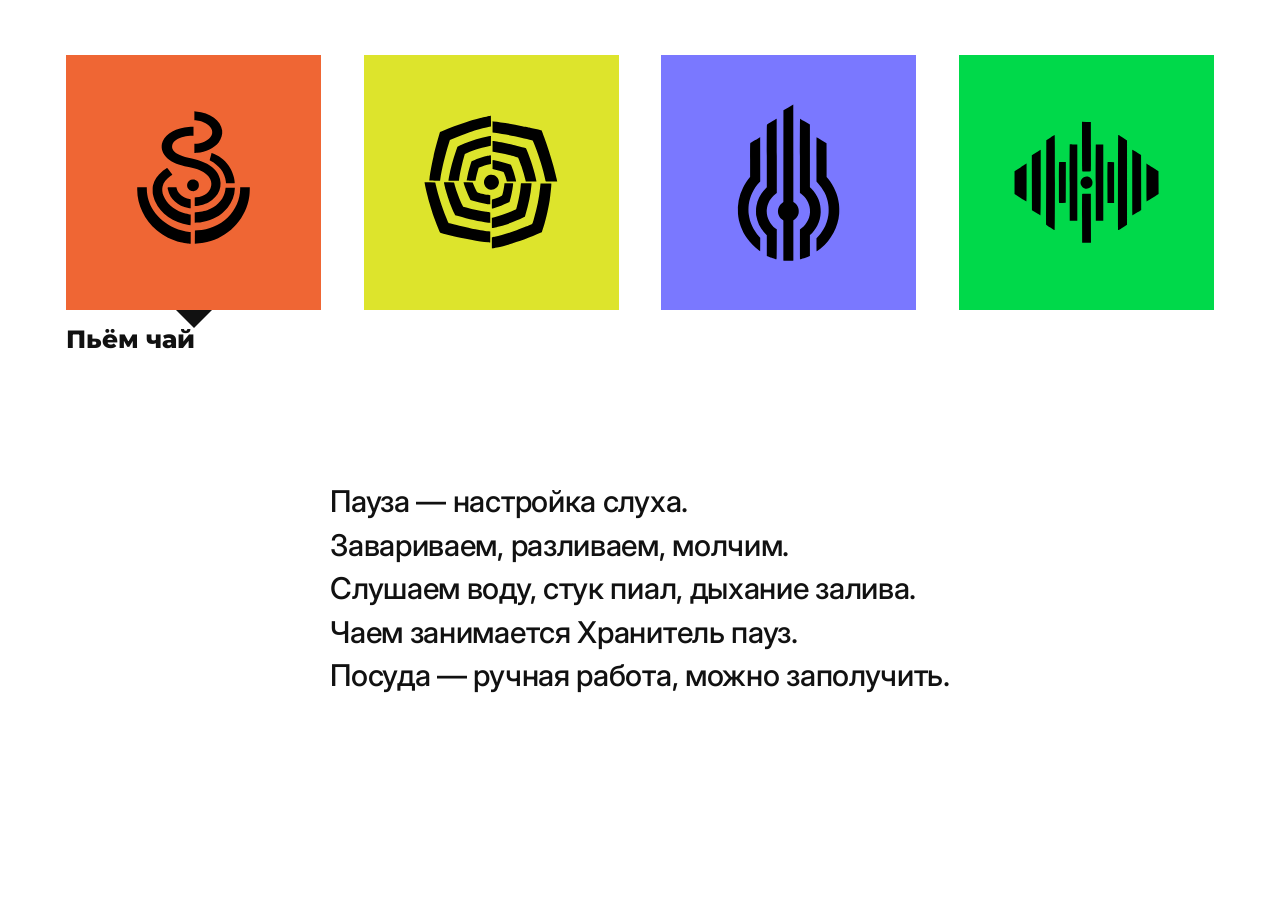
==== index.html @ 3c7b1782 "Update index.html" ====
<!DOCTYPE html>
<html lang="ru">

<head>

<meta charset="UTF-8">
<meta name="viewport" content="width=device-width, initial-scale=1.0">

<title>Tea Stories</title>

<script src="https://cdn.jsdelivr.net/npm/gsap@3.12.5/dist/gsap.min.js"></script>

<link href="https://fonts.googleapis.com/css2?family=Inter:wght@500&family=Montserrat:wght@800&display=swap" rel="stylesheet">


<style>

*{
    margin:0;
    padding:0;
    box-sizing:border-box;
}


html,body{

    width:100%;
    height:100%;

    overflow:hidden;

    background:#fff;
    color:#111;

}



/* =====================
        MENU
===================== */


.nav{

    position:fixed;

    top:55px;
    left:0;

    width:100%;

    display:flex;

    justify-content:space-around;

    gap:30px;

    padding:0 60px;

    z-index:10;

}



.item{

    width:22%;

    display:flex;

    flex-direction:column;

    align-items:flex-start;

    position:relative;

}



.nav button{


    width:100%;

    aspect-ratio:1;

    border:none;

    cursor:pointer;

    display:flex;

    justify-content:center;

    align-items:center;

    position:relative;

}



.nav img{

    width:70%;
    height:70%;

    object-fit:contain;

    filter:brightness(0);

}



.tea{
    background:#EF6634;
}


.wood{
    background:#DDE42C;
}


.instruments{
    background:#7A78FF;
}


.music{
    background:#00D94A;
}




/* активный указатель */

.item.active button::after{


    content:"";


    position:absolute;


    bottom:-18px;


    left:50%;


    transform:translateX(-50%);



    width:0;
    height:0;



    border-left:18px solid transparent;

    border-right:18px solid transparent;


    border-top:18px solid #111;

}



/* =====================
        TITLE
===================== */


.title{


    margin-top:18px;


    width:100%;



    font-family:"Montserrat",sans-serif;

    font-weight:800;


    font-size:25px;


    line-height:.95;


    opacity:0;


    transform:translateY(10px);


    transition:.25s;



}



.item.active .title{


    opacity:1;


    transform:translateY(0);


}





/* =====================
        CONTENT
===================== */



.content{


    position:absolute;


    top:480px;


    left:0;


    width:100%;


}



.card{


    position:absolute;


    left:50%;


    transform:translateX(-50%);


    opacity:0;


    pointer-events:none;


}




.card p{


    font-family:"Inter",sans-serif;


    font-weight:500;


    font-size:30px;


    line-height:1.45;


    max-width:1100px;


    letter-spacing:-0.01em;


}




/* =====================
        MOBILE
===================== */


@media(max-width:768px){



html,body{

    overflow:hidden;

}




.nav{


    top:auto;


    bottom:20px;


    left:0;


    width:100%;


    padding:0 15px;


    justify-content:space-between;


    gap:10px;


}




.item{


    width:22%;


    align-items:center;


}



.nav button{


    width:65px;


    height:65px;


}




/* скрываем заголовки */

.title{

    display:none;

}



/* показываем только активный */

.item.active .title{


    display:block;


    position:absolute;


    bottom:85px;


    left:50%;


    transform:translateX(-50%);



    width:max-content;


    max-width:140px;


    text-align:center;



    font-size:14px;


}





/* чёрный треугольник сверху кнопки */

.item.active button::after{


    bottom:auto;


    top:-18px;


    border-top:none;


    border-left:14px solid transparent;


    border-right:14px solid transparent;


    border-bottom:14px solid #111;


}





/* текст */

.content{


    top:30px;


    left:0;


    padding:0 20px;


}




.card{


    width:100%;


}




.card p{


    font-size:16px;


    line-height:1.35;


    max-width:100%;


}




}





</style>


</head>



<body>



<div class="nav">



<div class="item">

<button class="tea">

<img src="images/tea.svg">

</button>

<div class="title">Пьём чай</div>

</div>



<div class="item">

<button class="wood">

<img src="images/wood.svg">

</button>

<div class="title">Делаем классные деревяшки</div>

</div>



<div class="item">

<button class="instruments">

<img src="images/instruments.svg">

</button>

<div class="title">Строим музыкальные инструменты</div>

</div>



<div class="item">

<button class="music">

<img src="images/music.svg">

</button>

<div class="title">Играем музыку</div>

</div>



</div>






<div class="content">



<div class="card">

<p>

Пауза — настройка слуха.<br>

Завариваем, разливаем, молчим.<br>

Слушаем воду, стук пиал, дыхание залива.<br>

Чаем занимается Хранитель пауз.<br>

Посуда — ручная работа, можно заполучить.

</p>

</div>




<div class="card">

<p>

Чайные принадлежности и другая красота из дерева разных пород.<br>

Масло вместо лака.<br>

Слышишь? — это дерево дышит.

</p>

</div>




<div class="card">

<p>

Гравитон — гравитационный аккорд.<br>

Гул планетарного масштаба.<br>

Кахон Фибоначчи — перкуссионный ящик

в золотой пропорции.<br>

Сухой глубокий бас.<br>

Монохорд — одна струна, сто смыслов.

Медитация в дереве и звуке.

</p>

</div>




<div class="card">

<p>

Каждая встреча заканчивается общей игрой.<br>

Без нот, без правил.<br>

Кто-то задаёт ритм на кахоне,

кто-то ласкает монохорд,

кто-то просто сидит.<br>

Записываем фрагмент —

он уходит в закрытый чат

«заварили-запилили».

</p>

</div>



</div>





<script>


const items = document.querySelectorAll(".item");

const cards = document.querySelectorAll(".card");



function setActive(index){



items.forEach(i=>i.classList.remove("active"));


items[index].classList.add("active");



cards.forEach((card,i)=>{


if(i===index){


gsap.to(card,{

opacity:1,

duration:.35,

pointerEvents:"auto"

});


}else{


gsap.to(card,{

opacity:0,

duration:.25,

pointerEvents:"none"

});


}


});


}





items.forEach((item,index)=>{


item.addEventListener("mouseenter",()=>{


if(window.innerWidth > 768){

setActive(index);

}


});



item.addEventListener("click",()=>{


setActive(index);


});



});



setActive(0);



</script>



</body>

</html>
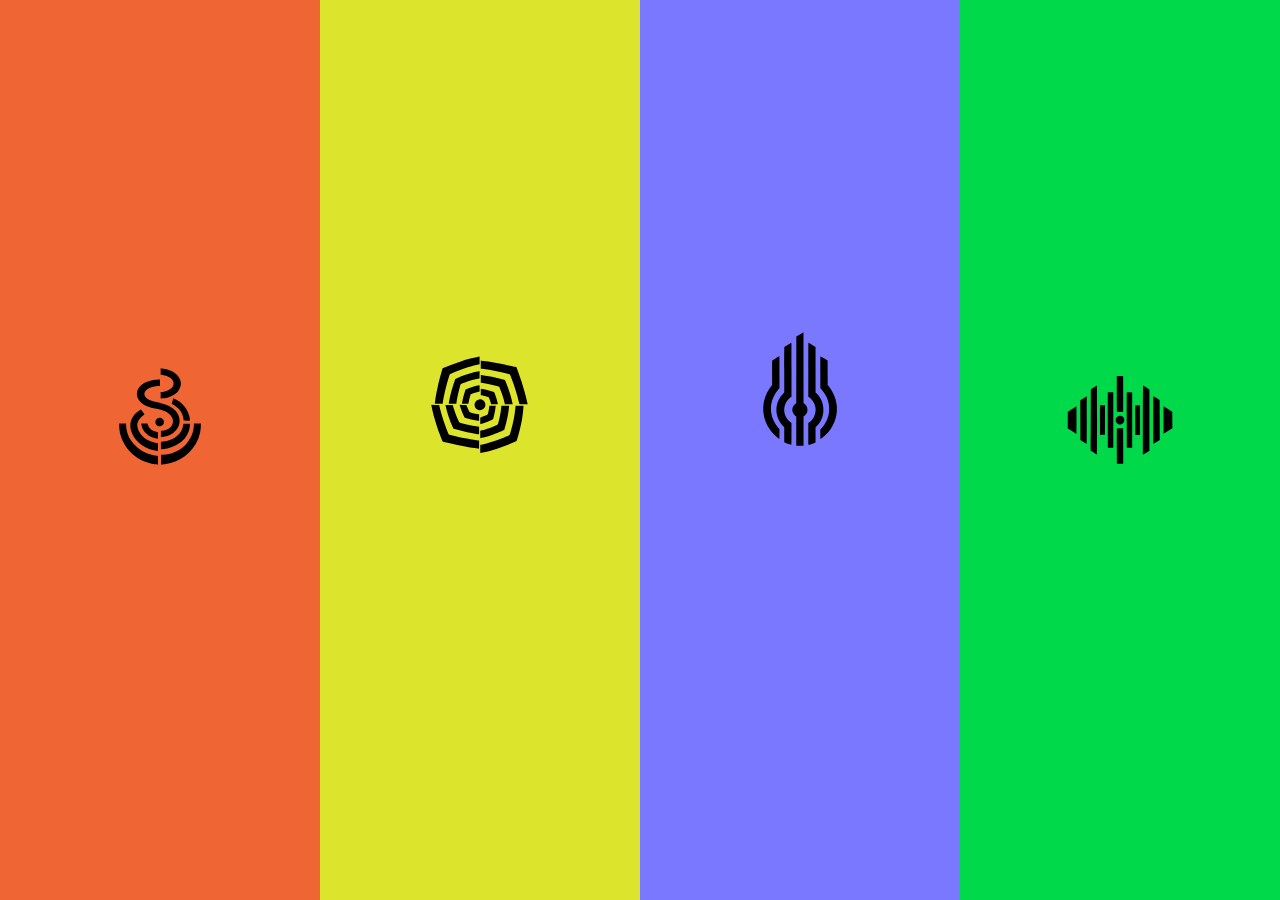
==== commit b52b9f40: "Update index.html" ====
--- a/index.html
+++ b/index.html
@@ -29,107 +29,111 @@
 
     overflow:hidden;
 
-    background:#fff;
-    color:#111;
-
-}
-
-
-
-/* =====================
-        MENU
-===================== */
-
-
-.nav{
-
-    position:fixed;
-
-    top:55px;
-    left:0;
+    font-family:Inter,sans-serif;
+
+}
+
+
+
+/* ======================
+LAYOUT
+====================== */
+
+
+.wrapper{
 
     width:100%;
+    height:100vh;
 
     display:flex;
 
-    justify-content:space-around;
-
-    gap:30px;
-
-    padding:0 60px;
-
-    z-index:10;
-
-}
-
-
-
-.item{
-
-    width:22%;
+}
+
+
+
+/* ======================
+CARDS
+====================== */
+
+
+.card{
+
+
+    flex:1;
+
+    height:100vh;
+
+    position:relative;
 
     display:flex;
 
     flex-direction:column;
 
-    align-items:flex-start;
-
-    position:relative;
-
-}
-
-
-
-.nav button{
-
-
-    width:100%;
-
-    aspect-ratio:1;
-
-    border:none;
+    justify-content:center;
+
+    align-items:center;
+
 
     cursor:pointer;
 
-    display:flex;
-
-    justify-content:center;
-
-    align-items:center;
-
-    position:relative;
-
-}
-
-
-
-.nav img{
-
-    width:70%;
-    height:70%;
-
-    object-fit:contain;
-
-    filter:brightness(0);
-
-}
-
+    overflow:hidden;
+
+
+    transition:flex .5s ease;
+
+
+}
+
+
+
+.card:hover{
+
+    flex:1.6;
+
+}
+
+
+
+
+
+.card::before{
+
+    content:"";
+
+    position:absolute;
+
+    inset:0;
+
+    background:rgba(255,255,255,.0);
+
+    transition:.4s;
+
+}
+
+
+
+.card:hover::before{
+
+    background:rgba(255,255,255,.12);
+
+}
+
+
+
+/* COLORS */
 
 
 .tea{
     background:#EF6634;
 }
 
-
 .wood{
     background:#DDE42C;
 }
 
-
-.instruments{
+.instrument{
     background:#7A78FF;
 }
-
 
 .music{
     background:#00D94A;
@@ -137,378 +141,277 @@
 
 
 
-
-/* активный указатель */
-
-.item.active button::after{
-
-
-    content:"";
+/* ======================
+ICON
+====================== */
+
+
+.icon{
+
+    width:130px;
+
+    height:130px;
+
+
+    object-fit:contain;
+
+
+    filter:brightness(0);
+
+
+    position:relative;
+
+    z-index:2;
+
+
+}
+
+
+
+/* ======================
+TITLE
+====================== */
+
+
+h2{
+
+
+    margin-top:30px;
+
+
+    font-family:"Montserrat";
+
+    font-size:32px;
+
+    line-height:.95;
+
+
+    opacity:0;
+
+
+    transform:translateY(20px);
+
+
+    transition:.35s;
+
+
+    position:relative;
+
+    z-index:2;
+
+
+}
+
+
+.card:hover h2{
+
+    opacity:1;
+
+    transform:none;
+
+}
+
+
+
+
+
+/* ======================
+TEXT
+====================== */
+
+
+.text{
 
 
     position:absolute;
 
 
-    bottom:-18px;
-
-
-    left:50%;
-
-
-    transform:translateX(-50%);
-
-
-
-    width:0;
-    height:0;
-
-
-
-    border-left:18px solid transparent;
-
-    border-right:18px solid transparent;
-
-
-    border-top:18px solid #111;
-
-}
-
-
-
-/* =====================
-        TITLE
-===================== */
-
-
-.title{
-
-
-    margin-top:18px;
+    bottom:60px;
+
+
+    left:40px;
+
+    right:40px;
+
+
+
+    font-size:22px;
+
+    line-height:1.4;
+
+
+
+    opacity:0;
+
+
+    transform:translateY(30px);
+
+
+
+    transition:.4s;
+
+
+
+}
+
+
+
+.card:hover .text{
+
+
+    opacity:1;
+
+
+    transform:none;
+
+
+}
+
+
+
+
+
+
+
+/* ======================
+MOBILE
+====================== */
+
+
+@media(max-width:768px){
+
+
+html,body{
+
+    overflow:auto;
+
+}
+
+
+
+.wrapper{
+
+
+    flex-direction:column;
+
+
+    height:auto;
+
+
+}
+
+
+
+.card{
+
+
+    flex:none;
 
 
     width:100%;
 
 
-
-    font-family:"Montserrat",sans-serif;
-
-    font-weight:800;
-
-
-    font-size:25px;
-
-
-    line-height:.95;
+    height:120px;
+
+
+
+    transition:height .45s ease;
+
+
+}
+
+
+
+
+
+.card.open{
+
+
+    height:380px;
+
+
+}
+
+
+
+
+.icon{
+
+
+    width:55px;
+
+    height:55px;
+
+
+}
+
+
+
+.card{
+
+    flex-direction:row;
+
+    justify-content:flex-start;
+
+    padding-left:25px;
+
+
+}
+
+
+
+h2{
+
+
+    margin:0 0 0 20px;
+
+
+    font-size:20px;
+
+
+    opacity:1;
+
+
+    transform:none;
+
+
+}
+
+
+
+.text{
+
+
+    left:25px;
+
+    right:25px;
+
+    bottom:30px;
+
+
+    font-size:16px;
 
 
     opacity:0;
 
 
-    transform:translateY(10px);
-
-
-    transition:.25s;
-
-
-
-}
-
-
-
-.item.active .title{
+}
+
+
+
+.card.open .text{
 
 
     opacity:1;
 
 
-    transform:translateY(0);
-
-
-}
-
-
-
-
-
-/* =====================
-        CONTENT
-===================== */
-
-
-
-.content{
-
-
-    position:absolute;
-
-
-    top:480px;
-
-
-    left:0;
-
-
-    width:100%;
-
-
-}
-
-
-
-.card{
-
-
-    position:absolute;
-
-
-    left:50%;
-
-
-    transform:translateX(-50%);
-
-
-    opacity:0;
-
-
-    pointer-events:none;
-
-
-}
-
-
-
-
-.card p{
-
-
-    font-family:"Inter",sans-serif;
-
-
-    font-weight:500;
-
-
-    font-size:30px;
-
-
-    line-height:1.45;
-
-
-    max-width:1100px;
-
-
-    letter-spacing:-0.01em;
-
-
-}
-
-
-
-
-/* =====================
-        MOBILE
-===================== */
-
-
-@media(max-width:768px){
-
-
-
-html,body{
-
-    overflow:hidden;
-
-}
-
-
-
-
-.nav{
-
-
-    top:auto;
-
-
-    bottom:20px;
-
-
-    left:0;
-
-
-    width:100%;
-
-
-    padding:0 15px;
-
-
-    justify-content:space-between;
-
-
-    gap:10px;
-
-
-}
-
-
-
-
-.item{
-
-
-    width:22%;
-
-
-    align-items:center;
-
-
-}
-
-
-
-.nav button{
-
-
-    width:65px;
-
-
-    height:65px;
-
-
-}
-
-
-
-
-/* скрываем заголовки */
-
-.title{
-
-    display:none;
-
-}
-
-
-
-/* показываем только активный */
-
-.item.active .title{
-
-
-    display:block;
-
-
-    position:absolute;
-
-
-    bottom:85px;
-
-
-    left:50%;
-
-
-    transform:translateX(-50%);
-
-
-
-    width:max-content;
-
-
-    max-width:140px;
-
-
-    text-align:center;
-
-
-
-    font-size:14px;
-
-
-}
-
-
-
-
-
-/* чёрный треугольник сверху кнопки */
-
-.item.active button::after{
-
-
-    bottom:auto;
-
-
-    top:-18px;
-
-
-    border-top:none;
-
-
-    border-left:14px solid transparent;
-
-
-    border-right:14px solid transparent;
-
-
-    border-bottom:14px solid #111;
-
-
-}
-
-
-
-
-
-/* текст */
-
-.content{
-
-
-    top:30px;
-
-
-    left:0;
-
-
-    padding:0 20px;
-
-
-}
-
-
-
-
-.card{
-
-
-    width:100%;
-
-
-}
-
-
-
-
-.card p{
-
-
-    font-size:16px;
-
-
-    line-height:1.35;
-
-
-    max-width:100%;
-
-
-}
-
-
-
-
-}
-
-
-
-
+}
+
+
+
+
+
+}
 
 </style>
 
@@ -521,168 +424,95 @@
 
 
 
-<div class="nav">
-
-
-
-<div class="item">
-
-<button class="tea">
-
-<img src="images/tea.svg">
-
-</button>
-
-<div class="title">Пьём чай</div>
-
-</div>
-
-
-
-<div class="item">
-
-<button class="wood">
-
-<img src="images/wood.svg">
-
-</button>
-
-<div class="title">Делаем классные деревяшки</div>
-
-</div>
-
-
-
-<div class="item">
-
-<button class="instruments">
-
-<img src="images/instruments.svg">
-
-</button>
-
-<div class="title">Строим музыкальные инструменты</div>
-
-</div>
-
-
-
-<div class="item">
-
-<button class="music">
-
-<img src="images/music.svg">
-
-</button>
-
-<div class="title">Играем музыку</div>
-
-</div>
-
-
-
-</div>
-
-
-
-
-
-
-<div class="content">
-
-
-
-<div class="card">
-
-<p>
+<div class="wrapper">
+
+
+
+<div class="card tea">
+
+<img class="icon" src="images/tea.svg">
+
+<h2>Пьём чай</h2>
+
+<div class="text">
 
 Пауза — настройка слуха.<br>
-
 Завариваем, разливаем, молчим.<br>
-
 Слушаем воду, стук пиал, дыхание залива.<br>
-
 Чаем занимается Хранитель пауз.<br>
-
 Посуда — ручная работа, можно заполучить.
 
-</p>
-
-</div>
-
-
-
-
-<div class="card">
-
-<p>
+</div>
+
+</div>
+
+
+
+
+<div class="card wood">
+
+<img class="icon" src="images/wood.svg">
+
+<h2>Делаем классные деревяшки</h2>
+
+<div class="text">
 
 Чайные принадлежности и другая красота из дерева разных пород.<br>
-
 Масло вместо лака.<br>
-
 Слышишь? — это дерево дышит.
 
-</p>
-
-</div>
-
-
-
-
-<div class="card">
-
-<p>
+</div>
+
+</div>
+
+
+
+
+<div class="card instrument">
+
+<img class="icon" src="images/instruments.svg">
+
+<h2>Строим музыкальные инструменты</h2>
+
+<div class="text">
 
 Гравитон — гравитационный аккорд.<br>
-
 Гул планетарного масштаба.<br>
-
 Кахон Фибоначчи — перкуссионный ящик
-
 в золотой пропорции.<br>
-
 Сухой глубокий бас.<br>
-
 Монохорд — одна струна, сто смыслов.
 
-Медитация в дереве и звуке.
-
-</p>
-
-</div>
-
-
-
-
-<div class="card">
-
-<p>
+</div>
+
+</div>
+
+
+
+
+<div class="card music">
+
+<img class="icon" src="images/music.svg">
+
+<h2>Играем музыку</h2>
+
+<div class="text">
 
 Каждая встреча заканчивается общей игрой.<br>
-
 Без нот, без правил.<br>
-
 Кто-то задаёт ритм на кахоне,
-
 кто-то ласкает монохорд,
-
 кто-то просто сидит.<br>
-
-Записываем фрагмент —
-
-он уходит в закрытый чат
-
+Записываем фрагмент — он уходит в закрытый чат
 «заварили-запилили».
 
-</p>
-
-</div>
-
-
-
-</div>
-
+</div>
+
+</div>
+
+
+
+</div>
 
 
 
@@ -690,100 +520,41 @@
 <script>
 
 
-const items = document.querySelectorAll(".item");
-
-const cards = document.querySelectorAll(".card");
-
-
-
-function setActive(index){
-
-
-
-items.forEach(i=>i.classList.remove("active"));
-
-
-items[index].classList.add("active");
-
-
-
-cards.forEach((card,i)=>{
-
-
-if(i===index){
-
-
-gsap.to(card,{
-
-opacity:1,
-
-duration:.35,
-
-pointerEvents:"auto"
+const cards=document.querySelectorAll(".card");
+
+
+cards.forEach(card=>{
+
+
+card.addEventListener("click",()=>{
+
+
+if(window.innerWidth<=768){
+
+
+cards.forEach(c=>{
+
+if(c!==card){
+
+c.classList.remove("open");
+
+}
 
 });
 
 
-}else{
-
-
-gsap.to(card,{
-
-opacity:0,
-
-duration:.25,
-
-pointerEvents:"none"
+card.classList.toggle("open");
+
+
+}
+
 
 });
 
 
-}
-
-
 });
 
 
-}
-
-
-
-
-
-items.forEach((item,index)=>{
-
-
-item.addEventListener("mouseenter",()=>{
-
-
-if(window.innerWidth > 768){
-
-setActive(index);
-
-}
-
-
-});
-
-
-
-item.addEventListener("click",()=>{
-
-
-setActive(index);
-
-
-});
-
-
-
-});
-
-
-
-setActive(0);
-
-
 
 </script>
 
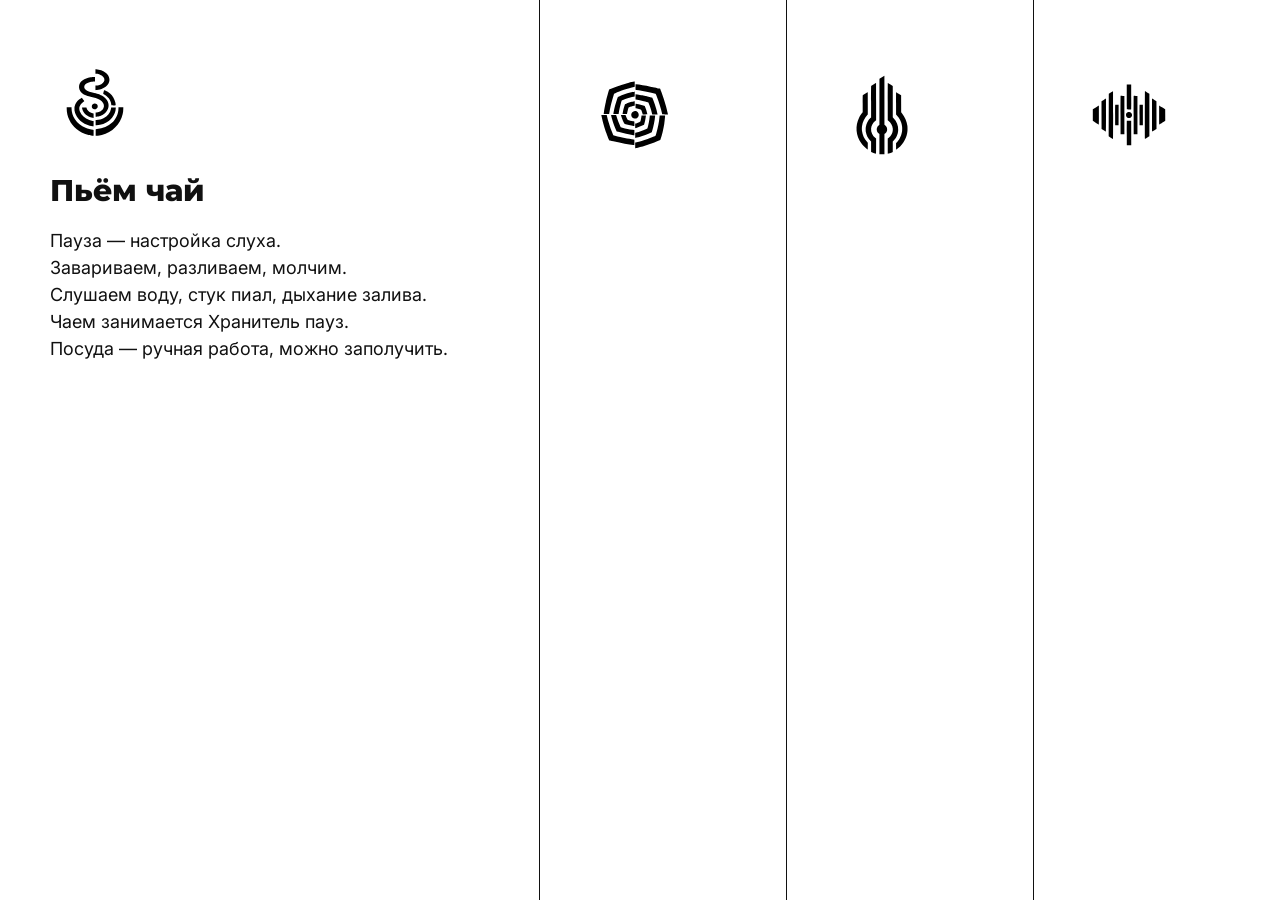
==== commit 404f7669: "Update index.html" ====
--- a/index.html
+++ b/index.html
@@ -10,556 +10,322 @@
 
 <script src="https://cdn.jsdelivr.net/npm/gsap@3.12.5/dist/gsap.min.js"></script>
 
-<link href="https://fonts.googleapis.com/css2?family=Inter:wght@500&family=Montserrat:wght@800&display=swap" rel="stylesheet">
-
+<link href="https://fonts.googleapis.com/css2?family=Inter:wght@400;500&family=Montserrat:wght@700;800&display=swap" rel="stylesheet">
 
 <style>
 
 *{
-    margin:0;
-    padding:0;
-    box-sizing:border-box;
-}
-
+margin:0;
+padding:0;
+box-sizing:border-box;
+}
 
 html,body{
-
-    width:100%;
-    height:100%;
-
-    overflow:hidden;
-
-    font-family:Inter,sans-serif;
-
-}
-
-
-
-/* ======================
-LAYOUT
-====================== */
-
+width:100%;
+height:100%;
+overflow:hidden;
+background:#fff;
+color:#111;
+font-family:Inter,sans-serif;
+}
+
+/* ======================
+DESKTOP LAYOUT
+====================== */
 
 .wrapper{
-
-    width:100%;
-    height:100vh;
-
-    display:flex;
-
-}
-
-
-
-/* ======================
-CARDS
-====================== */
-
+display:flex;
+width:100%;
+height:100vh;
+}
 
 .card{
 
-
-    flex:1;
-
-    height:100vh;
-
-    position:relative;
-
-    display:flex;
-
-    flex-direction:column;
-
-    justify-content:center;
-
-    align-items:center;
-
-
-    cursor:pointer;
-
-    overflow:hidden;
-
-
-    transition:flex .5s ease;
-
-
-}
-
-
-
-.card:hover{
-
-    flex:1.6;
-
-}
-
-
-
-
-
-.card::before{
-
-    content:"";
-
-    position:absolute;
-
-    inset:0;
-
-    background:rgba(255,255,255,.0);
-
-    transition:.4s;
-
-}
-
-
-
-.card:hover::before{
-
-    background:rgba(255,255,255,.12);
-
-}
-
-
-
-/* COLORS */
-
-
-.tea{
-    background:#EF6634;
-}
-
-.wood{
-    background:#DDE42C;
-}
-
-.instrument{
-    background:#7A78FF;
-}
-
-.music{
-    background:#00D94A;
-}
-
-
+flex:1;
+height:100vh;
+
+position:relative;
+
+cursor:pointer;
+
+overflow:hidden;
+
+display:flex;
+
+align-items:flex-start;
+
+justify-content:flex-start;
+
+flex-direction:column;
+
+padding:60px 50px;
+
+border-right:1px solid #111;
+
+transition:flex .9s cubic-bezier(.2,.8,.2,1);
+
+}
+
+.card:last-child{
+border-right:none;
+}
+
+.card.active{
+flex:3;
+}
 
 /* ======================
 ICON
 ====================== */
 
-
 .icon{
-
-    width:130px;
-
-    height:130px;
-
-
-    object-fit:contain;
-
-
-    filter:brightness(0);
-
-
-    position:relative;
-
-    z-index:2;
-
-
-}
-
-
+width:90px;
+height:90px;
+filter:brightness(0);
+margin-bottom:25px;
+transform:translateY(10px);
+transition:.6s ease;
+}
+
+.card.active .icon{
+transform:translateY(0);
+}
 
 /* ======================
 TITLE
 ====================== */
 
-
 h2{
 
-
-    margin-top:30px;
-
-
-    font-family:"Montserrat";
-
-    font-size:32px;
-
-    line-height:.95;
-
-
-    opacity:0;
-
-
-    transform:translateY(20px);
-
-
-    transition:.35s;
-
-
-    position:relative;
-
-    z-index:2;
-
-
-}
-
-
-.card:hover h2{
-
-    opacity:1;
-
-    transform:none;
-
-}
-
-
-
-
+font-family:"Montserrat";
+font-size:30px;
+font-weight:800;
+line-height:1.05;
+
+margin-bottom:20px;
+
+opacity:0;
+transform:translateY(15px);
+transition:.45s ease;
+
+text-align:left;
+
+}
+
+.card.active h2{
+opacity:1;
+transform:translateY(0);
+}
 
 /* ======================
 TEXT
 ====================== */
 
-
 .text{
 
-
-    position:absolute;
-
-
-    bottom:60px;
-
-
-    left:40px;
-
-    right:40px;
-
-
-
-    font-size:22px;
-
-    line-height:1.4;
-
-
-
-    opacity:0;
-
-
-    transform:translateY(30px);
-
-
-
-    transition:.4s;
-
-
-
-}
-
-
-
-.card:hover .text{
-
-
-    opacity:1;
-
-
-    transform:none;
-
-
-}
-
-
-
-
-
-
+font-size:18px;
+line-height:1.5;
+
+opacity:0;
+transform:translateY(20px);
+transition:.55s ease;
+
+max-width:700px;
+
+text-align:left;
+
+}
+
+.card.active .text{
+opacity:1;
+transform:translateY(0);
+}
 
 /* ======================
 MOBILE
 ====================== */
 
-
 @media(max-width:768px){
 
-
 html,body{
-
-    overflow:auto;
-
-}
-
-
+overflow:auto;
+}
+
+/* из строки в колонку */
 
 .wrapper{
-
-
-    flex-direction:column;
-
-
-    height:auto;
-
-
-}
-
-
+flex-direction:column;
+height:auto;
+}
+
+/* карточки становятся блоками */
 
 .card{
 
-
-    flex:none;
-
-
-    width:100%;
-
-
-    height:120px;
-
-
-
-    transition:height .45s ease;
-
-
-}
-
-
-
-
-
-.card.open{
-
-
-    height:380px;
-
-
-}
-
-
-
+flex:none;
+
+height:120px;
+
+padding:20px;
+
+border-right:none;
+
+border-bottom:1px solid #111;
+
+transition:height .7s cubic-bezier(.2,.8,.2,1);
+
+}
+
+/* раскрытие */
+
+.card.active{
+height:420px;
+}
+
+/* иконка меньше */
 
 .icon{
-
-
-    width:55px;
-
-    height:55px;
-
-
-}
-
-
-
-.card{
-
-    flex-direction:row;
-
-    justify-content:flex-start;
-
-    padding-left:25px;
-
-
-}
-
-
+width:50px;
+height:50px;
+margin-bottom:10px;
+transform:none;
+}
+
+/* заголовок всегда видим, но компактный */
 
 h2{
-
-
-    margin:0 0 0 20px;
-
-
-    font-size:20px;
-
-
-    opacity:1;
-
-
-    transform:none;
-
-
-}
-
-
+font-size:18px;
+opacity:1;
+transform:none;
+margin-bottom:10px;
+}
+
+/* текст аккуратнее */
 
 .text{
-
-
-    left:25px;
-
-    right:25px;
-
-    bottom:30px;
-
-
-    font-size:16px;
-
-
-    opacity:0;
-
-
-}
-
-
-
-.card.open .text{
-
-
-    opacity:1;
-
-
-}
-
-
-
-
+font-size:14px;
+max-width:100%;
+opacity:0;
+transform:none;
+}
+
+.card.active .text{
+opacity:1;
+}
 
 }
 
 </style>
 
-
 </head>
 
-
-
 <body>
 
-
-
 <div class="wrapper">
 
-
-
-<div class="card tea">
+<div class="card">
 
 <img class="icon" src="images/tea.svg">
 
 <h2>Пьём чай</h2>
 
 <div class="text">
-
 Пауза — настройка слуха.<br>
 Завариваем, разливаем, молчим.<br>
 Слушаем воду, стук пиал, дыхание залива.<br>
 Чаем занимается Хранитель пауз.<br>
 Посуда — ручная работа, можно заполучить.
-
-</div>
-
-</div>
-
-
-
-
-<div class="card wood">
+</div>
+
+</div>
+
+
+
+<div class="card">
 
 <img class="icon" src="images/wood.svg">
 
 <h2>Делаем классные деревяшки</h2>
 
 <div class="text">
-
 Чайные принадлежности и другая красота из дерева разных пород.<br>
 Масло вместо лака.<br>
 Слышишь? — это дерево дышит.
-
-</div>
-
-</div>
-
-
-
-
-<div class="card instrument">
+</div>
+
+</div>
+
+
+
+<div class="card">
 
 <img class="icon" src="images/instruments.svg">
 
 <h2>Строим музыкальные инструменты</h2>
 
 <div class="text">
-
 Гравитон — гравитационный аккорд.<br>
 Гул планетарного масштаба.<br>
-Кахон Фибоначчи — перкуссионный ящик
-в золотой пропорции.<br>
+Кахон Фибоначчи — перкуссионный ящик в золотой пропорции.<br>
 Сухой глубокий бас.<br>
 Монохорд — одна струна, сто смыслов.
-
-</div>
-
-</div>
-
-
-
-
-<div class="card music">
+</div>
+
+</div>
+
+
+
+<div class="card">
 
 <img class="icon" src="images/music.svg">
 
 <h2>Играем музыку</h2>
 
 <div class="text">
-
 Каждая встреча заканчивается общей игрой.<br>
 Без нот, без правил.<br>
-Кто-то задаёт ритм на кахоне,
-кто-то ласкает монохорд,
-кто-то просто сидит.<br>
-Записываем фрагмент — он уходит в закрытый чат
-«заварили-запилили».
-
-</div>
-
-</div>
-
-
-
-</div>
-
-
-
+Кто-то задаёт ритм, кто-то играет, кто-то просто сидит.<br>
+Запись уходит в закрытый чат «заварили-запилили».
+</div>
+
+</div>
+
+</div>
 
 <script>
 
-
 const cards=document.querySelectorAll(".card");
 
+function open(card){
+
+cards.forEach(c=>c.classList.remove("active"));
+card.classList.add("active");
+
+gsap.fromTo(card,
+{scale:0.98},
+{scale:1,duration:.8,ease:"power3.out"});
+
+}
 
 cards.forEach(card=>{
 
+card.addEventListener("mouseenter",()=>{
+
+if(window.innerWidth>768){
+open(card);
+}
+
+});
 
 card.addEventListener("click",()=>{
-
-
-if(window.innerWidth<=768){
-
-
-cards.forEach(c=>{
-
-if(c!==card){
-
-c.classList.remove("open");
-
-}
-
+open(card);
 });
 
-
-card.classList.toggle("open");
-
-
-}
-
-
 });
 
-
-});
-
-
+open(cards[0]);
 
 </script>
 
-
-
 </body>
-
 </html>
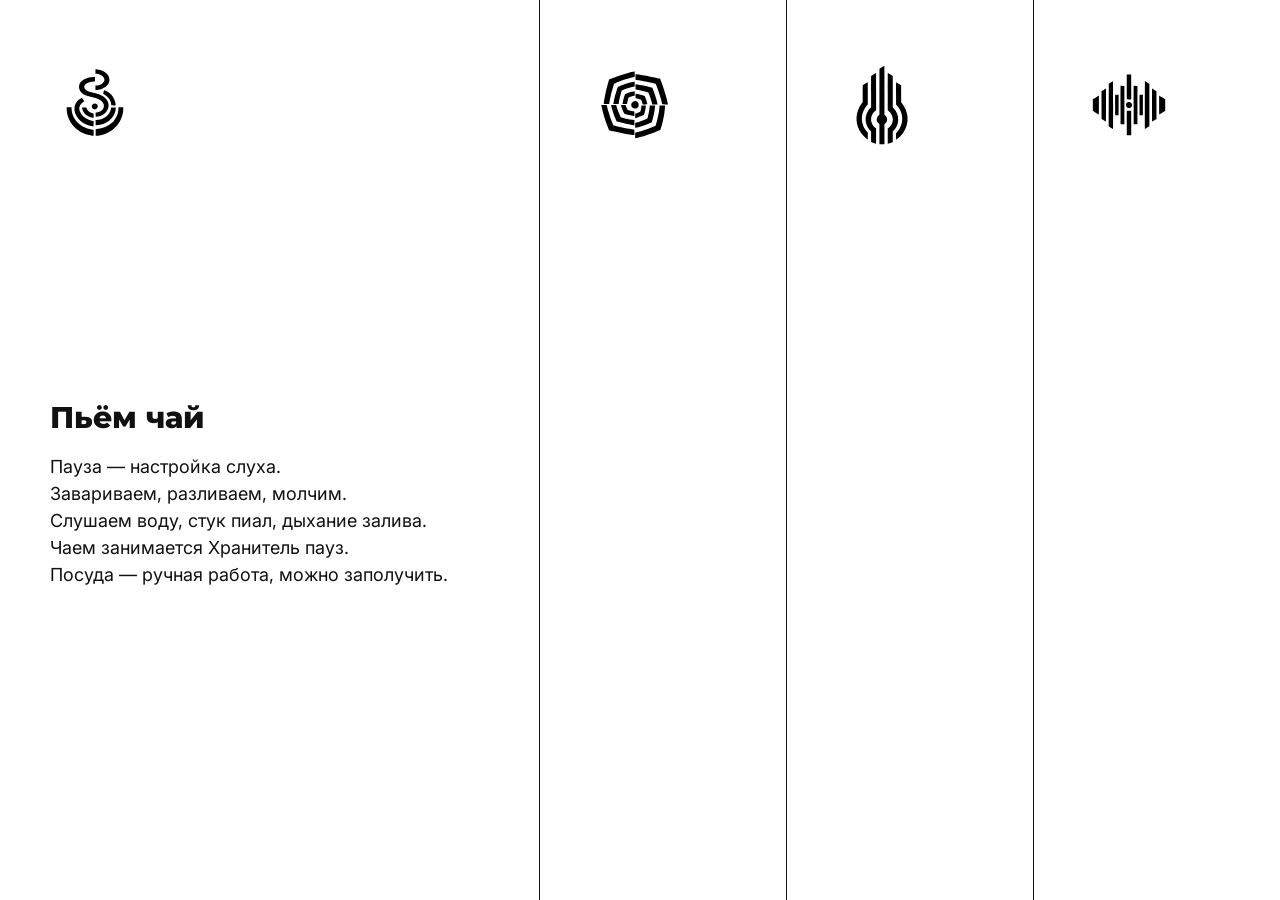
==== commit 8425c60e: "Update index.html" ====
--- a/index.html
+++ b/index.html
@@ -30,7 +30,7 @@
 }
 
 /* ======================
-DESKTOP LAYOUT
+DESKTOP
 ====================== */
 
 .wrapper{
@@ -45,18 +45,14 @@
 height:100vh;
 
 position:relative;
-
 cursor:pointer;
-
 overflow:hidden;
 
 display:flex;
+flex-direction:column;
 
 align-items:flex-start;
-
 justify-content:flex-start;
-
-flex-direction:column;
 
 padding:60px 50px;
 
@@ -75,7 +71,7 @@
 }
 
 /* ======================
-ICON
+ICON (единая линия сверху)
 ====================== */
 
 .icon{
@@ -83,12 +79,18 @@
 height:90px;
 filter:brightness(0);
 margin-bottom:25px;
-transform:translateY(10px);
-transition:.6s ease;
-}
-
-.card.active .icon{
-transform:translateY(0);
+flex-shrink:0;
+}
+
+/* ======================
+CENTER CONTENT BLOCK
+====================== */
+
+.content{
+display:flex;
+flex-direction:column;
+justify-content:center;
+height:calc(100% - 140px);
 }
 
 /* ======================
@@ -100,12 +102,12 @@
 font-family:"Montserrat";
 font-size:30px;
 font-weight:800;
+
 line-height:1.05;
-
 margin-bottom:20px;
 
 opacity:0;
-transform:translateY(15px);
+transform:translateY(20px);
 transition:.45s ease;
 
 text-align:left;
@@ -128,6 +130,7 @@
 
 opacity:0;
 transform:translateY(20px);
+
 transition:.55s ease;
 
 max-width:700px;
@@ -151,56 +154,51 @@
 overflow:auto;
 }
 
-/* из строки в колонку */
-
 .wrapper{
 flex-direction:column;
 height:auto;
 }
 
-/* карточки становятся блоками */
-
 .card{
 
 flex:none;
-
 height:120px;
 
 padding:20px;
 
 border-right:none;
-
 border-bottom:1px solid #111;
 
+align-items:flex-start;
+justify-content:flex-start;
+
 transition:height .7s cubic-bezier(.2,.8,.2,1);
 
 }
-
-/* раскрытие */
 
 .card.active{
 height:420px;
 }
-
-/* иконка меньше */
 
 .icon{
 width:50px;
 height:50px;
 margin-bottom:10px;
-transform:none;
-}
-
-/* заголовок всегда видим, но компактный */
+}
+
+.content{
+height:auto;
+}
 
 h2{
 font-size:18px;
+opacity:0;
+margin-bottom:10px;
+}
+
+.card.active h2{
 opacity:1;
-transform:none;
-margin-bottom:10px;
-}
-
-/* текст аккуратнее */
+}
 
 .text{
 font-size:14px;
@@ -226,6 +224,8 @@
 <div class="card">
 
 <img class="icon" src="images/tea.svg">
+
+<div class="content">
 
 <h2>Пьём чай</h2>
 
@@ -239,11 +239,15 @@
 
 </div>
 
+</div>
+
 
 
 <div class="card">
 
 <img class="icon" src="images/wood.svg">
+
+<div class="content">
 
 <h2>Делаем классные деревяшки</h2>
 
@@ -255,11 +259,15 @@
 
 </div>
 
+</div>
+
 
 
 <div class="card">
 
 <img class="icon" src="images/instruments.svg">
+
+<div class="content">
 
 <h2>Строим музыкальные инструменты</h2>
 
@@ -273,11 +281,15 @@
 
 </div>
 
+</div>
+
 
 
 <div class="card">
 
 <img class="icon" src="images/music.svg">
+
+<div class="content">
 
 <h2>Играем музыку</h2>
 
@@ -292,6 +304,8 @@
 
 </div>
 
+</div>
+
 <script>
 
 const cards=document.querySelectorAll(".card");
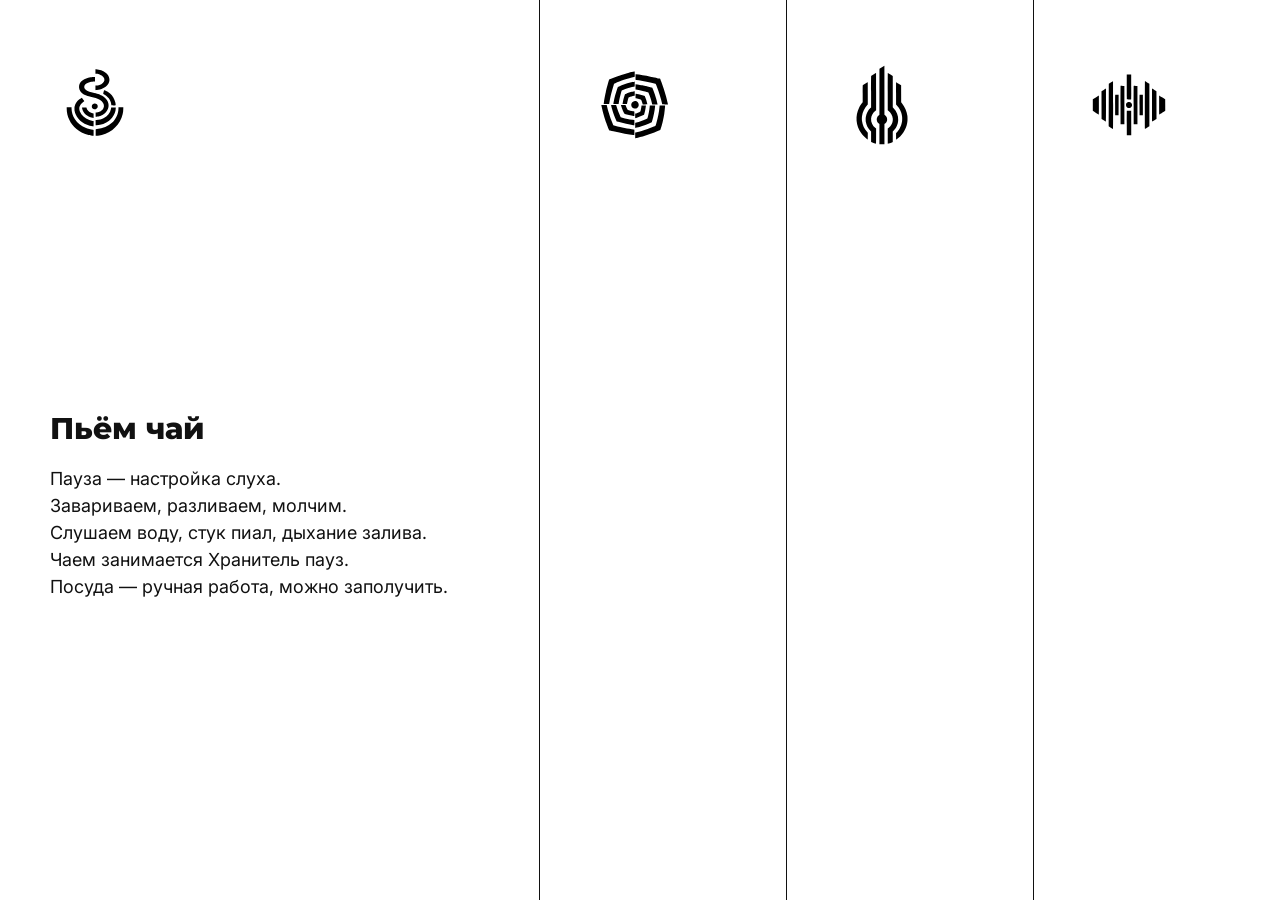
==== commit ba4e82e8: "Update index.html" ====
--- a/index.html
+++ b/index.html
@@ -1,4 +1,4 @@
-<!DOCTYPE html>
+<!DOCTYPE html> 
 <html lang="ru">
 
 <head>
@@ -25,9 +25,10 @@
 height:100%;
 overflow:hidden;
 background:#fff;
+font-family:Inter,sans-serif;
 color:#111;
-font-family:Inter,sans-serif;
-}
+}
+
 
 /* ======================
 DESKTOP
@@ -39,6 +40,7 @@
 height:100vh;
 }
 
+
 .card{
 
 flex:1;
@@ -62,284 +64,516 @@
 
 }
 
+
 .card:last-child{
 border-right:none;
 }
 
+
 .card.active{
 flex:3;
 }
 
+
 /* ======================
-ICON (единая линия сверху)
+ICON
 ====================== */
 
+
 .icon{
+
 width:90px;
 height:90px;
+
 filter:brightness(0);
+
 margin-bottom:25px;
+
 flex-shrink:0;
-}
+
+}
+
+
 
 /* ======================
-CENTER CONTENT BLOCK
+CONTENT CENTER FIX
 ====================== */
 
+
 .content{
+
 display:flex;
 flex-direction:column;
-justify-content:center;
-height:calc(100% - 140px);
-}
+
+justify-content:flex-start;
+
+width:100%;
+
+position:absolute;
+
+top:50%;
+
+transform:translateY(-20%);
+
+left:50px;
+
+}
+
+
 
 /* ======================
 TITLE
 ====================== */
 
+
 h2{
 
 font-family:"Montserrat";
+
 font-size:30px;
+
 font-weight:800;
 
 line-height:1.05;
+
 margin-bottom:20px;
 
+
 opacity:0;
-transform:translateY(20px);
-transition:.45s ease;
+
+transform:translateY(10px);
+
+transition:
+opacity .35s ease,
+transform .35s ease;
+
 
 text-align:left;
 
 }
 
+
 .card.active h2{
+
 opacity:1;
+
 transform:translateY(0);
-}
+
+}
+
+
 
 /* ======================
 TEXT
 ====================== */
 
+
 .text{
 
 font-size:18px;
+
 line-height:1.5;
 
+max-width:700px;
+
+text-align:left;
+
+
 opacity:0;
-transform:translateY(20px);
-
-transition:.55s ease;
-
-max-width:700px;
-
-text-align:left;
-
-}
+
+transition:opacity .25s ease .15s;
+
+
+position:relative;
+
+}
+
+
 
 .card.active .text{
+
 opacity:1;
-transform:translateY(0);
-}
+
+}
+
+
+
 
 /* ======================
 MOBILE
 ====================== */
 
+
 @media(max-width:768px){
+
 
 html,body{
 overflow:auto;
 }
 
+
+
 .wrapper{
+
 flex-direction:column;
+
 height:auto;
-}
+
+}
+
+
 
 .card{
 
+
 flex:none;
+
 height:120px;
 
+
 padding:20px;
 
+
 border-right:none;
+
 border-bottom:1px solid #111;
 
-align-items:flex-start;
+
+display:flex;
+
+flex-direction:row;
+
+
+align-items:center;
+
 justify-content:flex-start;
 
-transition:height .7s cubic-bezier(.2,.8,.2,1);
-
-}
+
+gap:15px;
+
+
+transition:
+height .7s cubic-bezier(.2,.8,.2,1);
+
+
+}
+
+
 
 .card.active{
+
 height:420px;
-}
+
+}
+
+
+
+/* icon */
 
 .icon{
+
 width:50px;
+
 height:50px;
+
+margin-bottom:0;
+
+}
+
+
+
+
+/* mobile content reset */
+
+.content{
+
+position:relative;
+
+top:auto;
+
+left:auto;
+
+transform:none;
+
+margin-top:20px;
+
+}
+
+
+
+/* title */
+
+
+h2{
+
+font-size:18px;
+
+opacity:0;
+
 margin-bottom:10px;
-}
-
-.content{
-height:auto;
-}
-
-h2{
-font-size:18px;
+
+}
+
+
+
+.card.active h2{
+
+opacity:1;
+
+}
+
+
+
+/* text */
+
+
+.text{
+
+font-size:14px;
+
+max-width:100%;
+
 opacity:0;
-margin-bottom:10px;
-}
-
-.card.active h2{
+
+}
+
+
+
+.card.active .text{
+
 opacity:1;
-}
-
-.text{
-font-size:14px;
-max-width:100%;
-opacity:0;
-transform:none;
-}
-
-.card.active .text{
-opacity:1;
-}
-
-}
+
+}
+
+
+
+}
+
 
 </style>
 
 </head>
 
+
 <body>
 
+
 <div class="wrapper">
 
+
+
 <div class="card">
 
+
 <img class="icon" src="images/tea.svg">
 
+
 <div class="content">
 
+
 <h2>Пьём чай</h2>
 
+
 <div class="text">
+
 Пауза — настройка слуха.<br>
+
 Завариваем, разливаем, молчим.<br>
+
 Слушаем воду, стук пиал, дыхание залива.<br>
+
 Чаем занимается Хранитель пауз.<br>
+
 Посуда — ручная работа, можно заполучить.
-</div>
-
-</div>
-
-</div>
+
+</div>
+
+
+</div>
+
+
+</div>
+
+
 
 
 
 <div class="card">
 
+
 <img class="icon" src="images/wood.svg">
 
+
 <div class="content">
 
+
 <h2>Делаем классные деревяшки</h2>
 
+
 <div class="text">
+
 Чайные принадлежности и другая красота из дерева разных пород.<br>
+
 Масло вместо лака.<br>
+
 Слышишь? — это дерево дышит.
-</div>
-
-</div>
-
-</div>
+
+</div>
+
+
+</div>
+
+
+</div>
+
+
 
 
 
 <div class="card">
 
+
 <img class="icon" src="images/instruments.svg">
 
+
 <div class="content">
 
+
 <h2>Строим музыкальные инструменты</h2>
 
+
 <div class="text">
+
 Гравитон — гравитационный аккорд.<br>
+
 Гул планетарного масштаба.<br>
+
 Кахон Фибоначчи — перкуссионный ящик в золотой пропорции.<br>
+
 Сухой глубокий бас.<br>
+
 Монохорд — одна струна, сто смыслов.
-</div>
-
-</div>
-
-</div>
+
+</div>
+
+
+</div>
+
+
+</div>
+
+
 
 
 
 <div class="card">
 
+
 <img class="icon" src="images/music.svg">
 
+
 <div class="content">
 
+
 <h2>Играем музыку</h2>
 
+
 <div class="text">
+
 Каждая встреча заканчивается общей игрой.<br>
+
 Без нот, без правил.<br>
+
 Кто-то задаёт ритм, кто-то играет, кто-то просто сидит.<br>
+
 Запись уходит в закрытый чат «заварили-запилили».
-</div>
-
-</div>
-
-</div>
-
-</div>
+
+</div>
+
+
+</div>
+
+
+</div>
+
+
+</div>
+
+
+
 
 <script>
 
+
 const cards=document.querySelectorAll(".card");
 
+
+
 function open(card){
 
+
 cards.forEach(c=>c.classList.remove("active"));
+
+
 card.classList.add("active");
 
+
+
 gsap.fromTo(card,
-{scale:0.98},
-{scale:1,duration:.8,ease:"power3.out"});
-
-}
+
+{
+scale:0.98
+},
+
+{
+scale:1,
+duration:.8,
+ease:"power3.out"
+}
+
+);
+
+
+}
+
+
 
 cards.forEach(card=>{
 
+
 card.addEventListener("mouseenter",()=>{
 
+
 if(window.innerWidth>768){
+
 open(card);
-}
+
+}
+
 
 });
 
+
+
 card.addEventListener("click",()=>{
+
+
 open(card);
+
+
 });
 
+
 });
 
+
+
 open(cards[0]);
 
+
 </script>
 
+
 </body>
+
 </html>
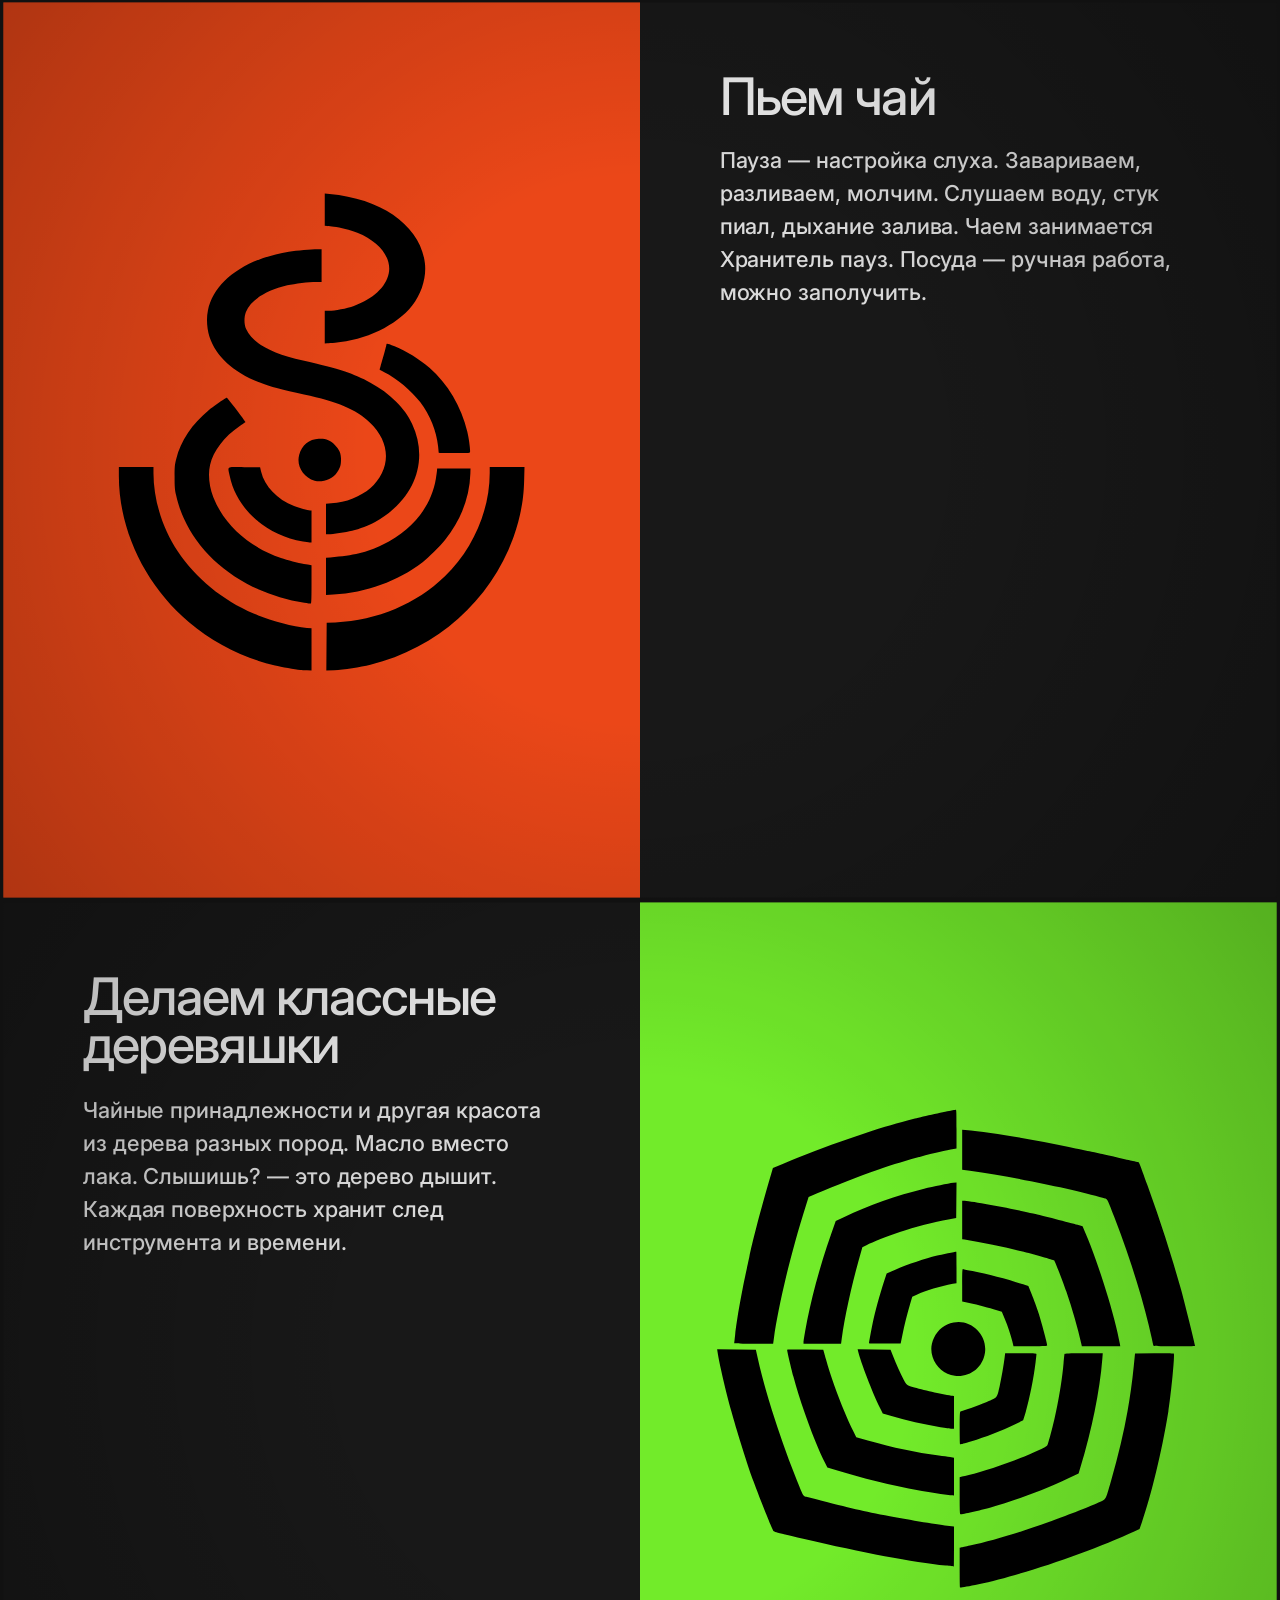
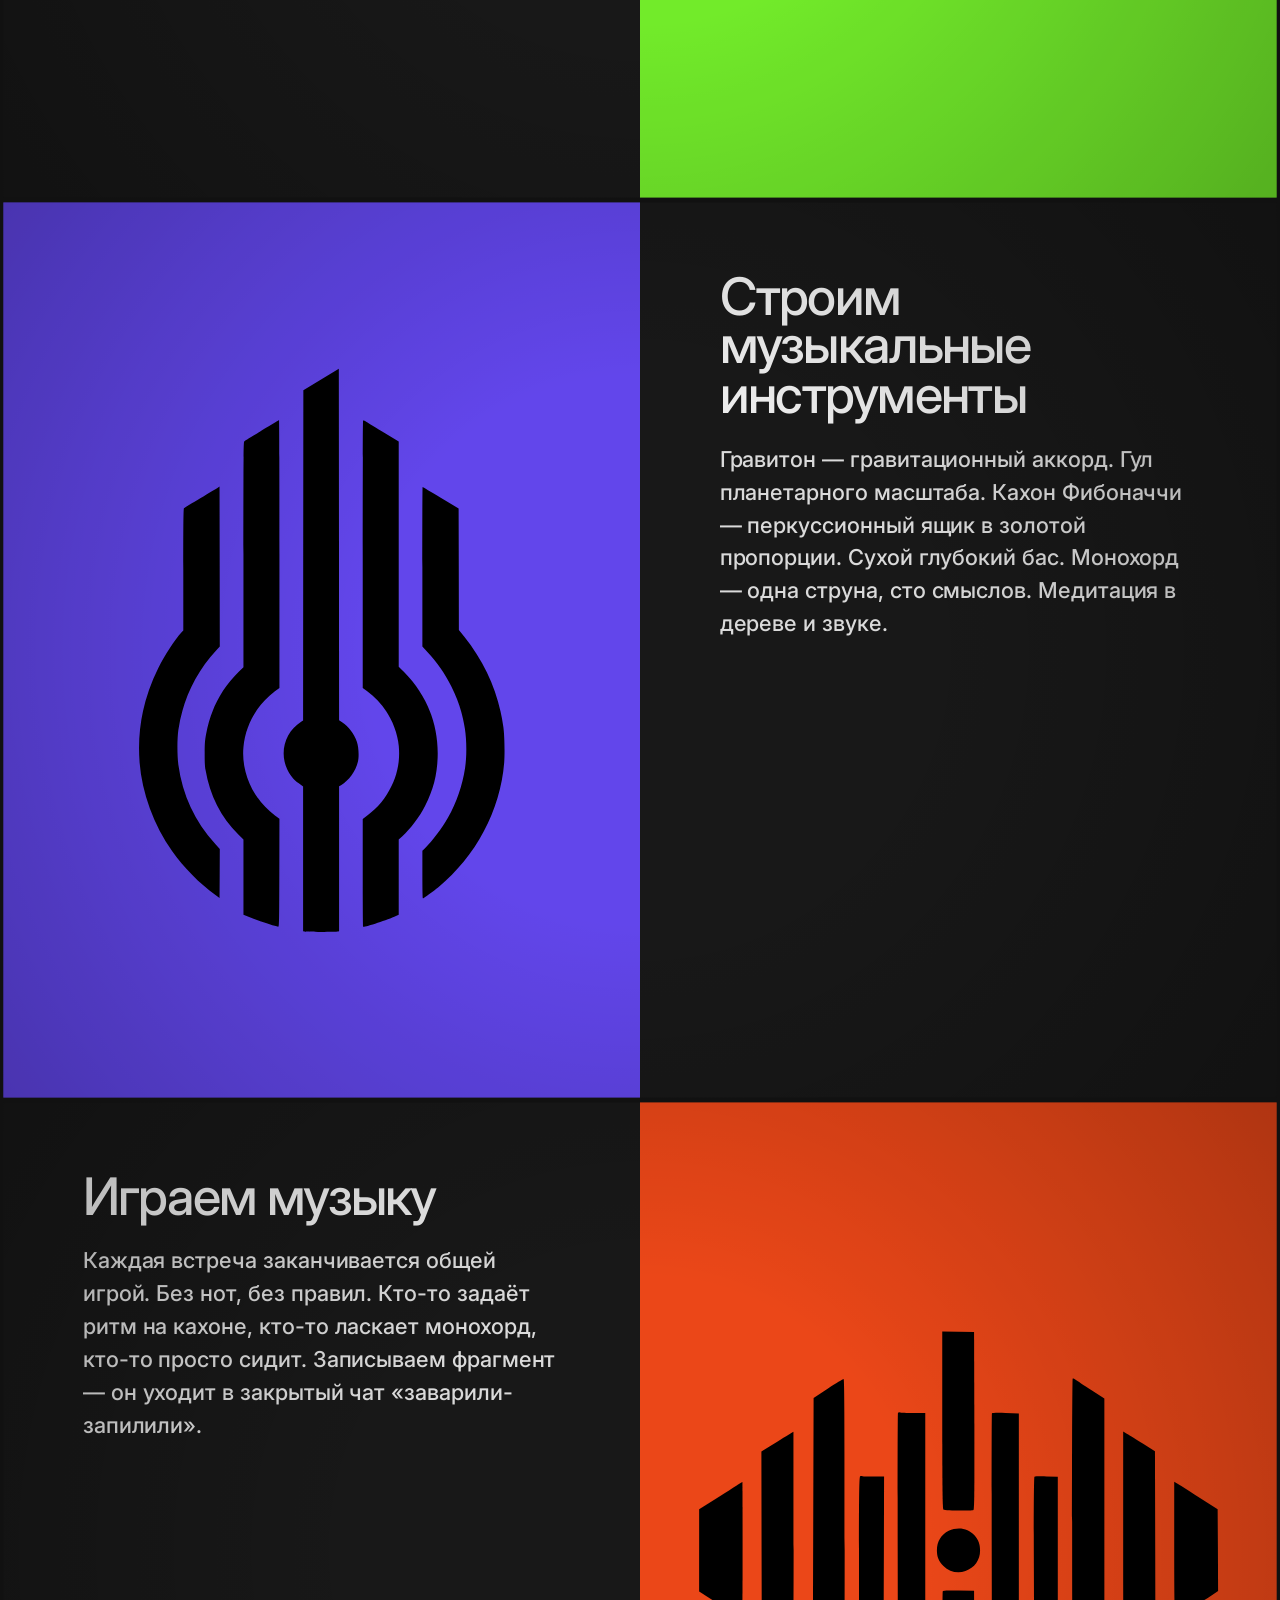
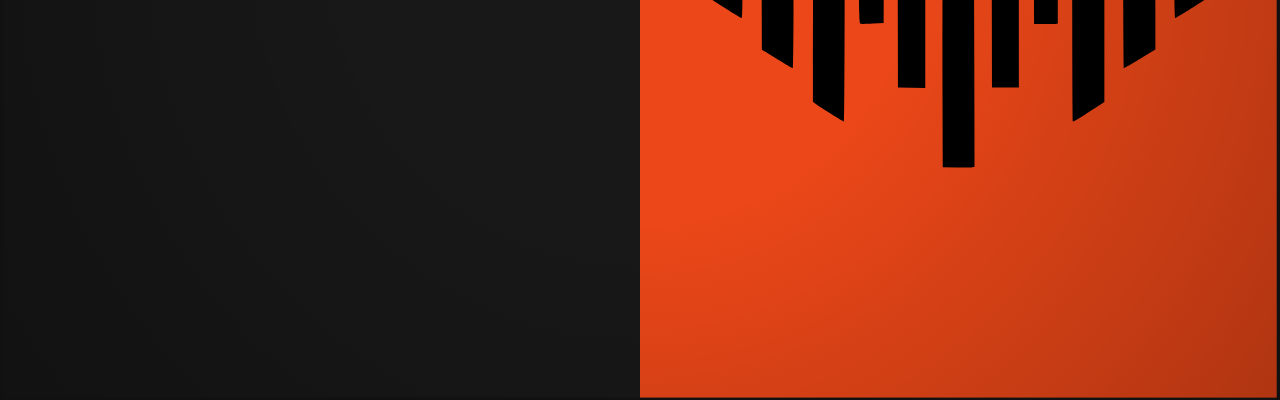
==== commit 8b2927d5: "Update index.html" ====
--- a/index.html
+++ b/index.html
@@ -1,579 +1,247 @@
-<!DOCTYPE html> 
+<!DOCTYPE html>
 <html lang="ru">
-
 <head>
-
 <meta charset="UTF-8">
 <meta name="viewport" content="width=device-width, initial-scale=1.0">
 
-<title>Tea Stories</title>
-
-<script src="https://cdn.jsdelivr.net/npm/gsap@3.12.5/dist/gsap.min.js"></script>
-
-<link href="https://fonts.googleapis.com/css2?family=Inter:wght@400;500&family=Montserrat:wght@700;800&display=swap" rel="stylesheet">
+<title>Residence Typo Final</title>
+
+<link rel="preconnect" href="https://fonts.googleapis.com">
+<link rel="preconnect" href="https://fonts.gstatic.com" crossorigin>
+<link href="https://fonts.googleapis.com/css2?family=Inter:wght@500&display=swap" rel="stylesheet">
 
 <style>
 
 *{
-margin:0;
-padding:0;
-box-sizing:border-box;
-}
-
-html,body{
-width:100%;
-height:100%;
-overflow:hidden;
-background:#fff;
-font-family:Inter,sans-serif;
-color:#111;
-}
-
-
-/* ======================
-DESKTOP
-====================== */
-
-.wrapper{
-display:flex;
-width:100%;
-height:100vh;
-}
-
-
-.card{
-
-flex:1;
-height:100vh;
-
-position:relative;
-cursor:pointer;
-overflow:hidden;
-
-display:flex;
-flex-direction:column;
-
-align-items:flex-start;
-justify-content:flex-start;
-
-padding:60px 50px;
-
-border-right:1px solid #111;
-
-transition:flex .9s cubic-bezier(.2,.8,.2,1);
-
-}
-
-
-.card:last-child{
-border-right:none;
-}
-
-
-.card.active{
-flex:3;
-}
-
-
-/* ======================
-ICON
-====================== */
-
-
-.icon{
-
-width:90px;
-height:90px;
-
-filter:brightness(0);
-
-margin-bottom:25px;
-
-flex-shrink:0;
-
-}
-
-
-
-/* ======================
-CONTENT CENTER FIX
-====================== */
-
-
-.content{
-
-display:flex;
-flex-direction:column;
-
-justify-content:flex-start;
-
-width:100%;
-
-position:absolute;
-
-top:50%;
-
-transform:translateY(-20%);
-
-left:50px;
-
-}
-
-
-
-/* ======================
-TITLE
-====================== */
-
-
+  margin:0;
+  padding:0;
+  box-sizing:border-box;
+}
+
+body{
+  background:#111;
+  font-family:'Inter', sans-serif;
+  font-weight:500;
+}
+
+.wrap{
+  height:400vh;
+}
+
+.block{
+  position:sticky;
+  top:0;
+  height:100vh;
+  display:grid;
+  grid-template-columns:1fr 1fr;
+  overflow:hidden;
+  transform:scale(.995);
+}
+
+.orange{ background:#ff4d1a; }
+.green{ background:#7CFF2E; }
+.purple{ background:#6A4CFF; }
+
+.half{
+  position:relative;
+  display:flex;
+  overflow:hidden;
+}
+
+/* SYMBOL */
+
+.symbol{
+  align-items:center;
+  justify-content:center;
+}
+
+.symbol img{
+
+  width:min(72vh,680px);
+  height:min(72vh,680px);
+
+  object-fit:contain;
+}
+
+/* TEXT */
+
+.text{
+    background:#1a1a1a;
+    color:#fff;
+
+    display:flex;
+    flex-direction:column;
+
+    justify-content:flex-start;
+    align-items:flex-start;
+
+    padding:70px 80px;
+}
 h2{
 
-font-family:"Montserrat";
-
-font-size:30px;
-
-font-weight:800;
-
-line-height:1.05;
-
-margin-bottom:20px;
-
-
-opacity:0;
-
-transform:translateY(10px);
-
-transition:
-opacity .35s ease,
-transform .35s ease;
-
-
-text-align:left;
-
-}
-
-
-.card.active h2{
-
-opacity:1;
-
-transform:translateY(0);
-
-}
-
-
-
-/* ======================
-TEXT
-====================== */
-
-
-.text{
-
-font-size:18px;
-
-line-height:1.5;
-
-max-width:700px;
-
-text-align:left;
-
-
-opacity:0;
-
-transition:opacity .25s ease .15s;
-
-
-position:relative;
-
-}
-
-
-
-.card.active .text{
-
-opacity:1;
-
-}
-
-
-
-
-/* ======================
-MOBILE
-====================== */
-
-
-@media(max-width:768px){
-
-
-html,body{
-overflow:auto;
-}
-
-
-
-.wrapper{
-
-flex-direction:column;
-
-height:auto;
-
-}
-
-
-
-.card{
-
-
-flex:none;
-
-height:120px;
-
-
-padding:20px;
-
-
-border-right:none;
-
-border-bottom:1px solid #111;
-
-
-display:flex;
-
-flex-direction:row;
-
-
-align-items:center;
-
-justify-content:flex-start;
-
-
-gap:15px;
-
-
-transition:
-height .7s cubic-bezier(.2,.8,.2,1);
-
-
-}
-
-
-
-.card.active{
-
-height:420px;
-
-}
-
-
-
-/* icon */
-
-.icon{
-
-width:50px;
-
-height:50px;
-
-margin-bottom:0;
-
-}
-
-
-
-
-/* mobile content reset */
-
-.content{
-
-position:relative;
-
-top:auto;
-
-left:auto;
-
-transform:none;
-
-margin-top:20px;
-
-}
-
-
-
-/* title */
-
-
-h2{
-
-font-size:18px;
-
-opacity:0;
-
-margin-bottom:10px;
-
-}
-
-
-
-.card.active h2{
-
-opacity:1;
-
-}
-
-
-
-/* text */
-
-
-.text{
-
-font-size:14px;
-
-max-width:100%;
-
-opacity:0;
-
-}
-
-
-
-.card.active .text{
-
-opacity:1;
-
-}
-
-
-
-}
-
+    font-size:clamp(52px,4vw,72px);
+
+    font-weight:500;
+
+    line-height:.95;
+
+    letter-spacing:-0.03em;
+
+    margin-bottom:24px;
+}
+
+p{
+
+    font-size:clamp(22px,1.6vw,30px);
+
+    line-height:1.5;
+
+    max-width:760px;
+
+    opacity:.92;
+}
+.block{
+  filter:brightness(.92);
+}
+
+.block::after{
+  content:"";
+  position:absolute;
+  inset:0;
+  background:radial-gradient(circle at center,transparent 35%,rgba(0,0,0,.25));
+  pointer-events:none;
+}
 
 </style>
-
 </head>
 
-
 <body>
 
-
-<div class="wrapper">
-
-
-
-<div class="card">
-
-
-<img class="icon" src="images/tea.svg">
-
-
-<div class="content">
-
-
-<h2>Пьём чай</h2>
-
-
-<div class="text">
-
-Пауза — настройка слуха.<br>
-
-Завариваем, разливаем, молчим.<br>
-
-Слушаем воду, стук пиал, дыхание залива.<br>
-
-Чаем занимается Хранитель пауз.<br>
-
+<div class="wrap">
+
+<!-- 1 -->
+
+<section class="block">
+
+<div class="half symbol orange">
+
+<img src="images/tea.svg">
+
+</div>
+
+<div class="half text">
+
+<div>
+
+<h2>Пьем чай</h2>
+
+<p>
+Пауза — настройка слуха. Завариваем, разливаем, молчим.
+Слушаем воду,
+стук пиал, дыхание залива.
+Чаем занимается Хранитель пауз.
 Посуда — ручная работа, можно заполучить.
-
-</div>
-
-
-</div>
-
-
-</div>
-
-
-
-
-
-<div class="card">
-
-
-<img class="icon" src="images/wood.svg">
-
-
-<div class="content">
-
+</p>
+
+</div>
+
+</div>
+
+</section>
+
+<!-- 2 -->
+
+<section class="block">
+
+<div class="half text">
+
+<div>
 
 <h2>Делаем классные деревяшки</h2>
 
-
-<div class="text">
-
-Чайные принадлежности и другая красота из дерева разных пород.<br>
-
-Масло вместо лака.<br>
-
+<p>
+Чайные принадлежности и другая красота из дерева разных пород.
+Масло вместо лака.
 Слышишь? — это дерево дышит.
-
-</div>
-
-
-</div>
-
-
-</div>
-
-
-
-
-
-<div class="card">
-
-
-<img class="icon" src="images/instruments.svg">
-
-
-<div class="content">
-
-
-<h2>Строим музыкальные инструменты</h2>
-
-
-<div class="text">
-
-Гравитон — гравитационный аккорд.<br>
-
-Гул планетарного масштаба.<br>
-
-Кахон Фибоначчи — перкуссионный ящик в золотой пропорции.<br>
-
-Сухой глубокий бас.<br>
-
-Монохорд — одна струна, сто смыслов.
-
-</div>
-
-
-</div>
-
-
-</div>
-
-
-
-
-
-<div class="card">
-
-
-<img class="icon" src="images/music.svg">
-
-
-<div class="content">
-
-
-<h2>Играем музыку</h2>
-
-
-<div class="text">
-
-Каждая встреча заканчивается общей игрой.<br>
-
-Без нот, без правил.<br>
-
-Кто-то задаёт ритм, кто-то играет, кто-то просто сидит.<br>
-
-Запись уходит в закрытый чат «заварили-запилили».
-
-</div>
-
-
-</div>
-
-
-</div>
-
-
-</div>
-
-
-
-
-<script>
-
-
-const cards=document.querySelectorAll(".card");
-
-
-
-function open(card){
-
-
-cards.forEach(c=>c.classList.remove("active"));
-
-
-card.classList.add("active");
-
-
-
-gsap.fromTo(card,
-
-{
-scale:0.98
-},
-
-{
-scale:1,
-duration:.8,
-ease:"power3.out"
-}
-
-);
-
-
-}
-
-
-
-cards.forEach(card=>{
-
-
-card.addEventListener("mouseenter",()=>{
-
-
-if(window.innerWidth>768){
-
-open(card);
-
-}
-
-
-});
-
-
-
-card.addEventListener("click",()=>{
-
-
-open(card);
-
-
-});
-
-
-});
-
-
-
-open(cards[0]);
-
-
-</script>
-
+Каждая поверхность хранит след инструмента и времени.
+</p>
+
+</div>
+
+</div>
+
+<div class="half symbol green">
+
+<img src="images/wood.svg">
+
+</div>
+
+</section>
+<!-- 3 -->
+
+<section class="block">
+
+    <div class="half symbol purple">
+
+        <img src="images/instruments.svg">
+
+    </div>
+
+    <div class="half text">
+
+        <div>
+
+            <h2>Строим музыкальные инструменты</h2>
+
+            <p>
+                Гравитон — гравитационный аккорд.
+                Гул планетарного масштаба.
+                Кахон Фибоначчи — перкуссионный ящик в золотой пропорции.
+                Сухой глубокий бас.
+                Монохорд — одна струна, сто смыслов.
+                Медитация в дереве и звуке.
+            </p>
+
+        </div>
+
+    </div>
+
+</section>
+
+<!-- 4 -->
+
+<section class="block">
+
+    <div class="half text">
+
+        <div>
+
+            <h2>Играем музыку</h2>
+
+            <p>
+                Каждая встреча заканчивается общей игрой.
+                Без нот, без правил.
+                Кто-то задаёт ритм на кахоне,
+                кто-то ласкает монохорд,
+                кто-то просто сидит.
+                Записываем фрагмент —
+                он уходит в закрытый чат
+                «заварили-запилили».
+            </p>
+
+        </div>
+
+    </div>
+
+    <div class="half symbol orange">
+
+        <img src="images/music.svg">
+
+    </div>
+
+</section>
+
+</div>
 
 </body>
-
 </html>
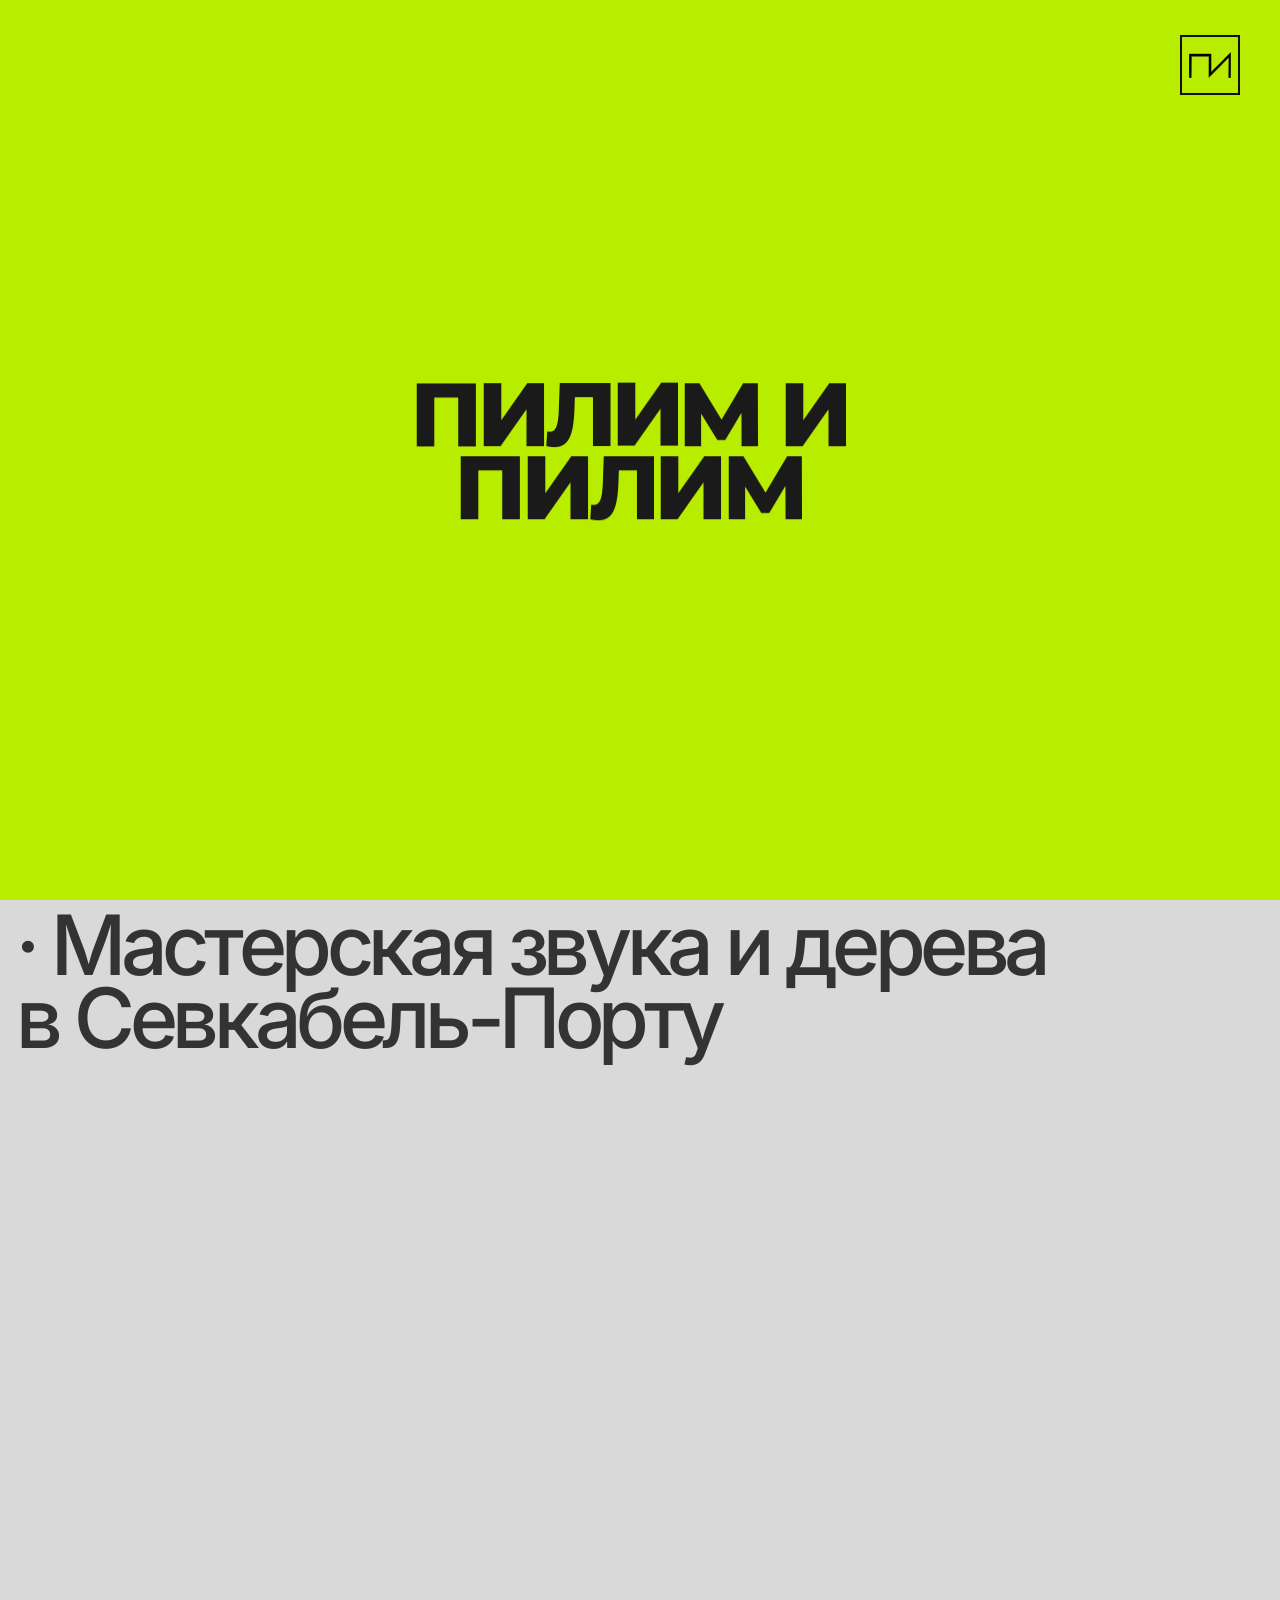
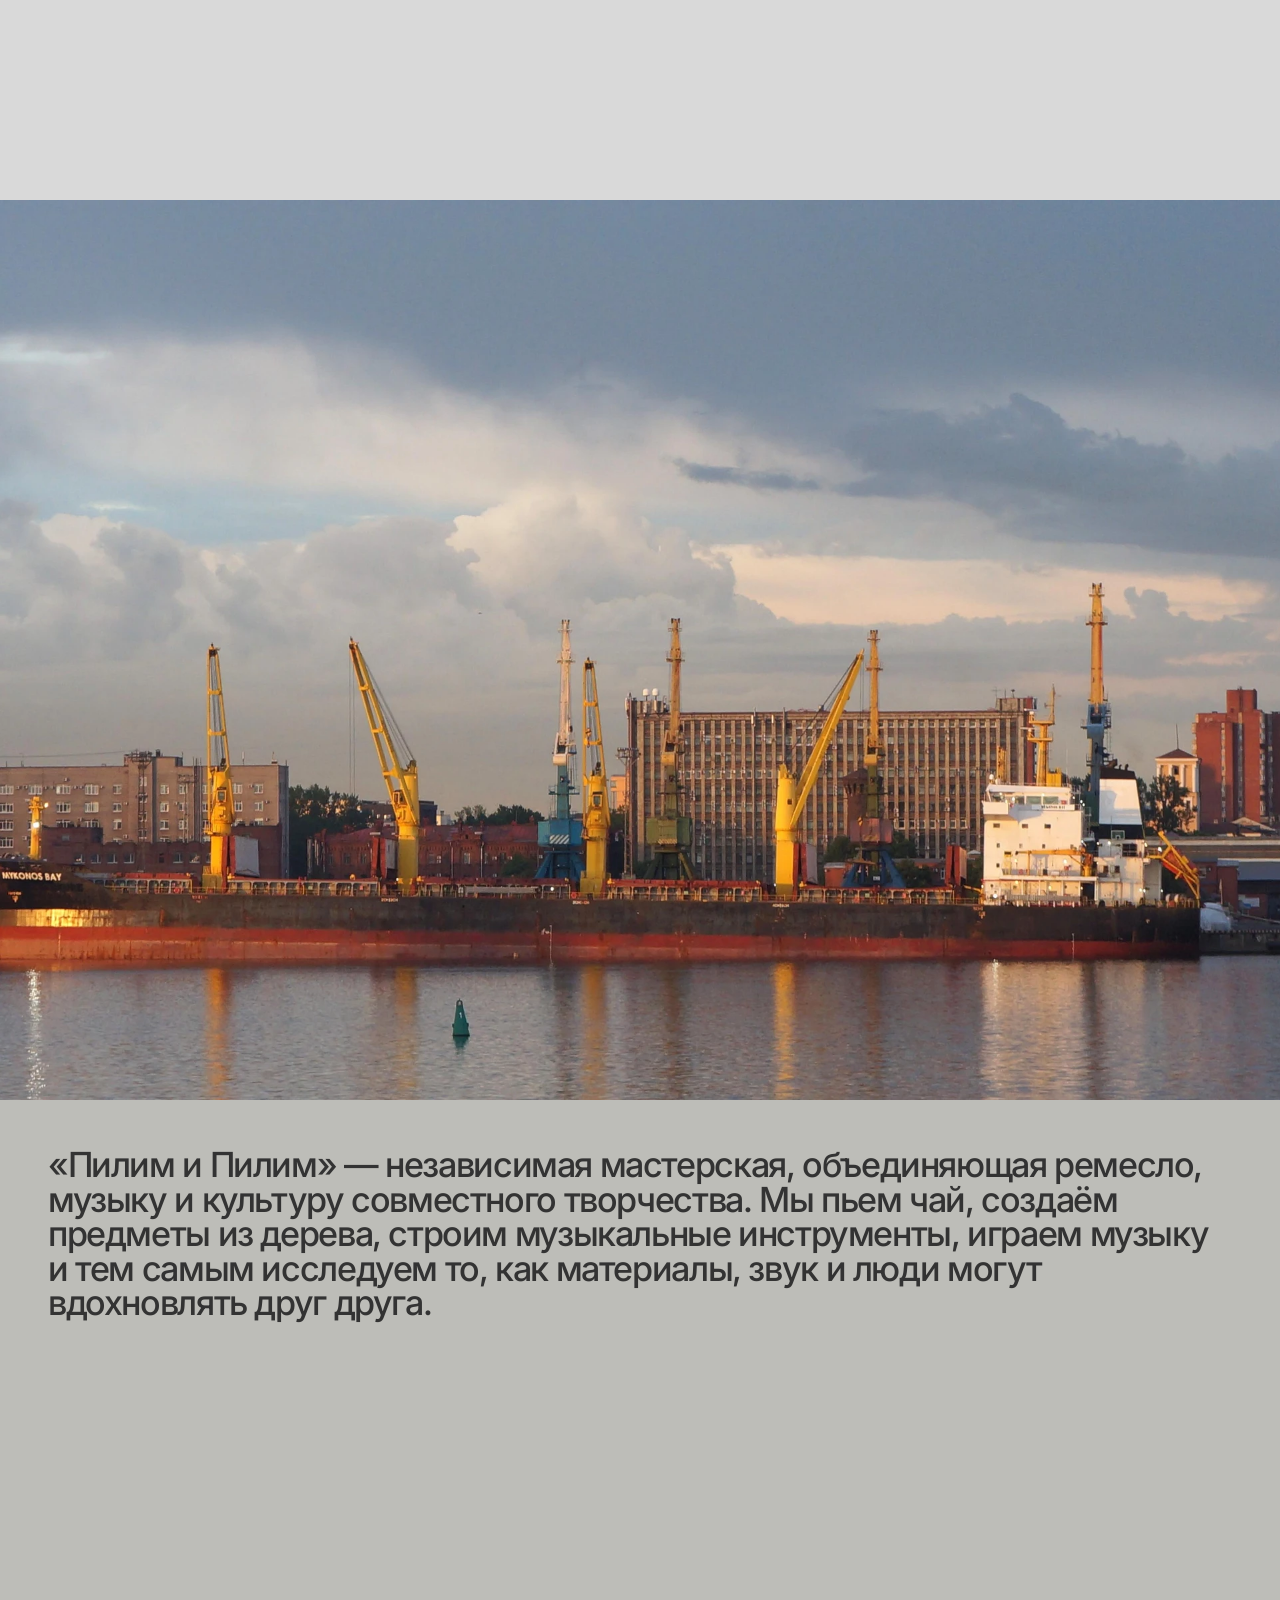
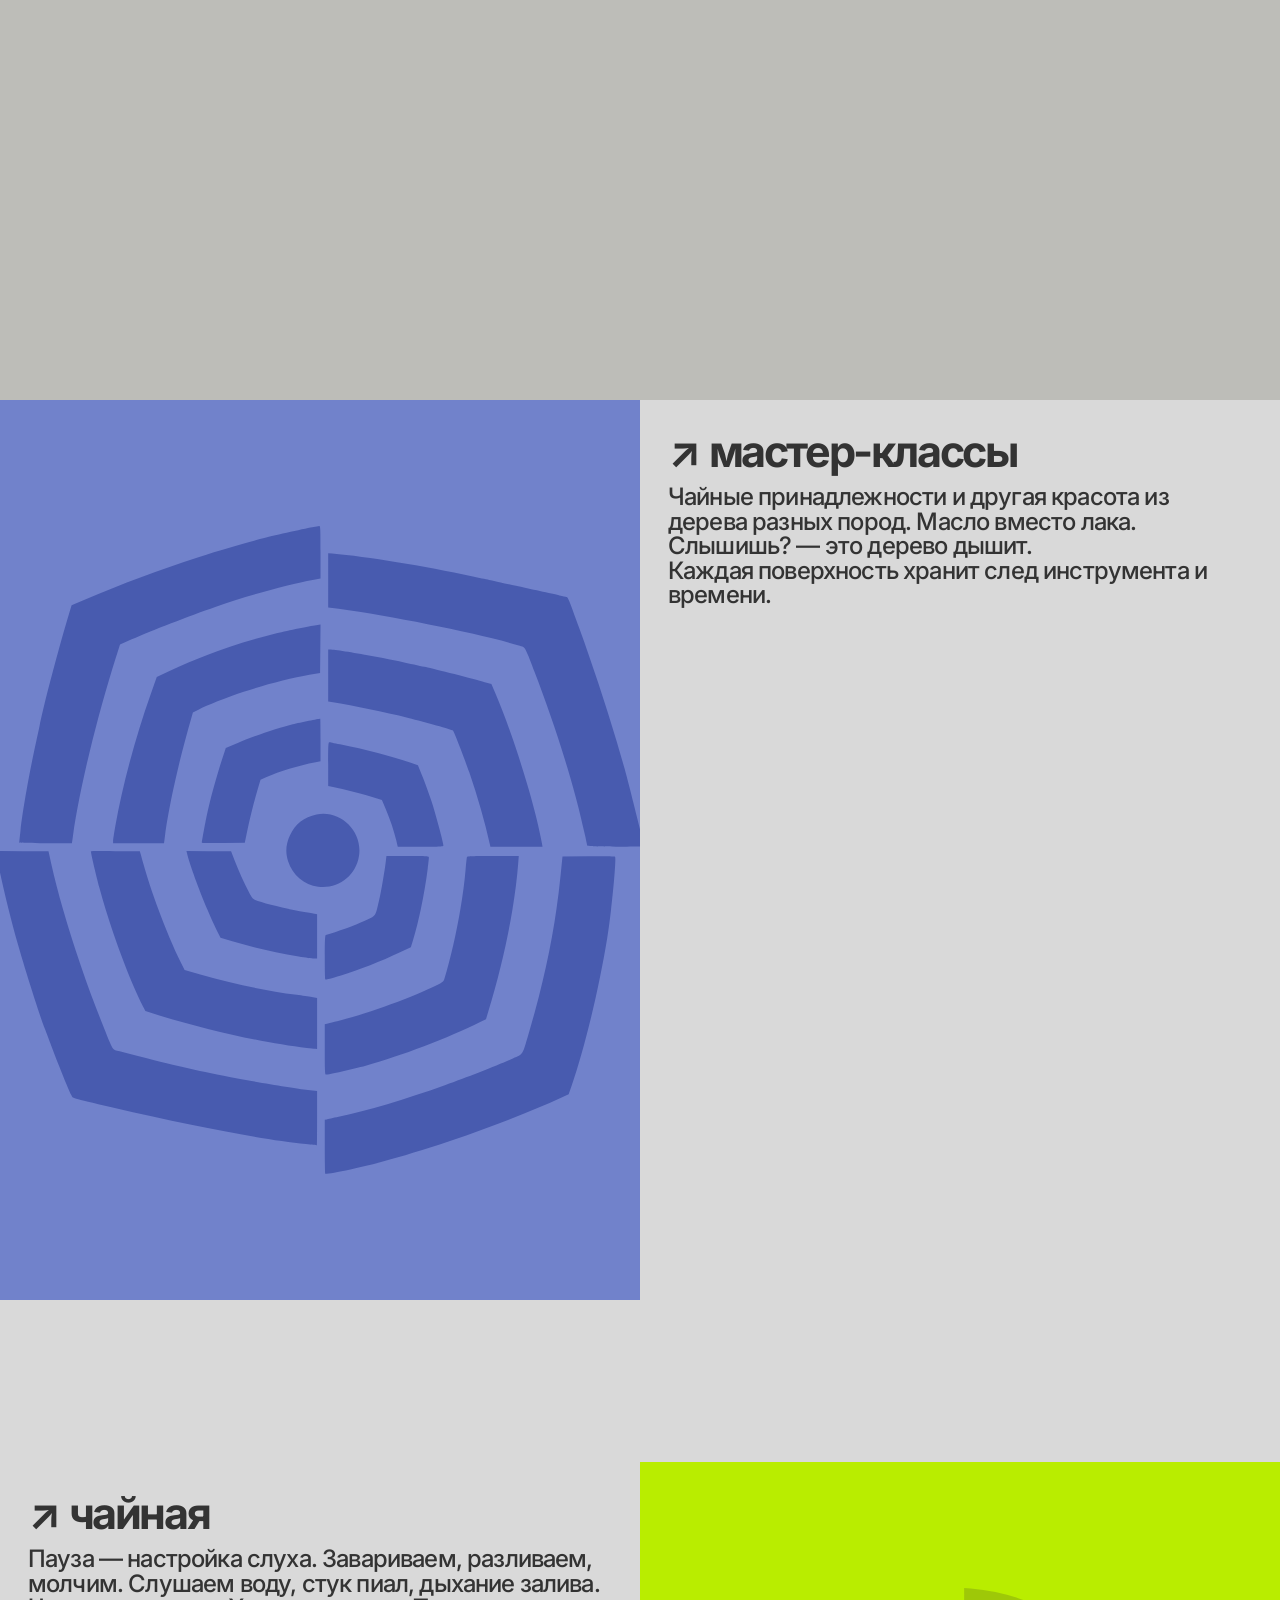
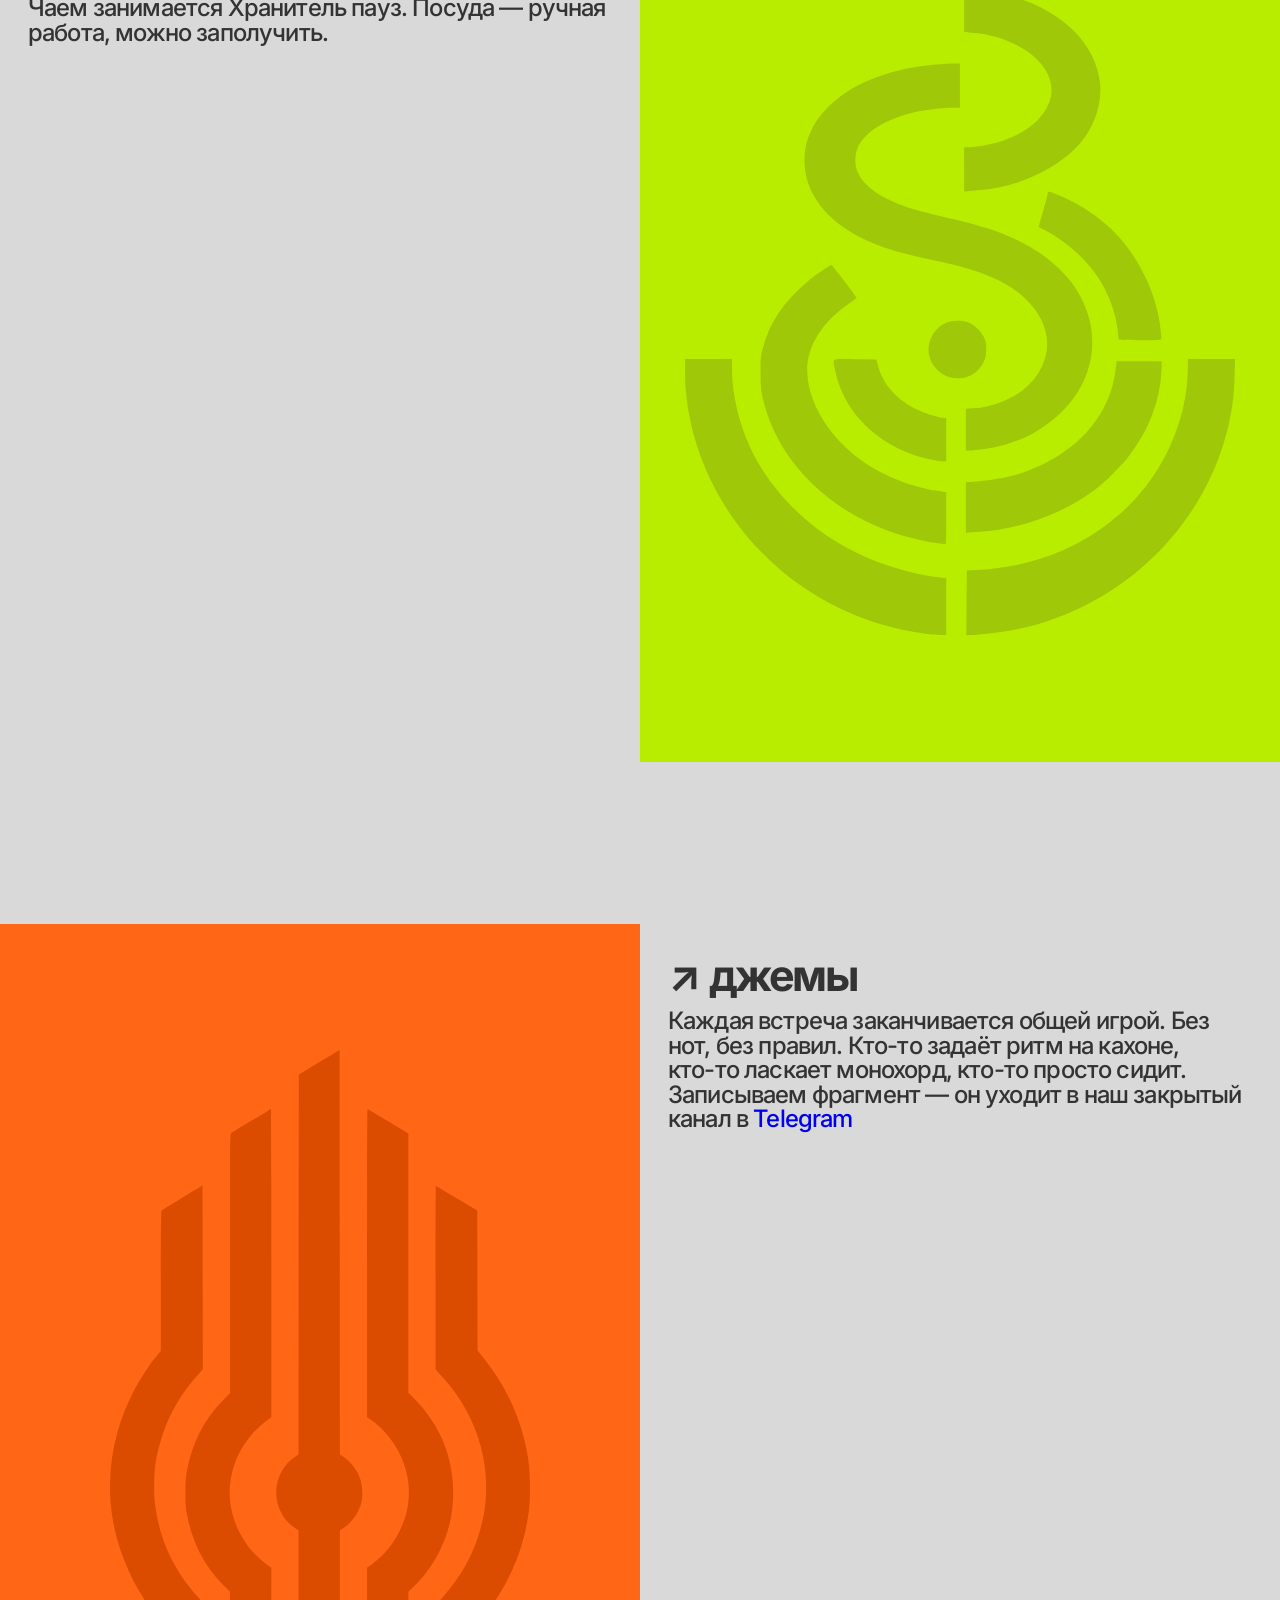
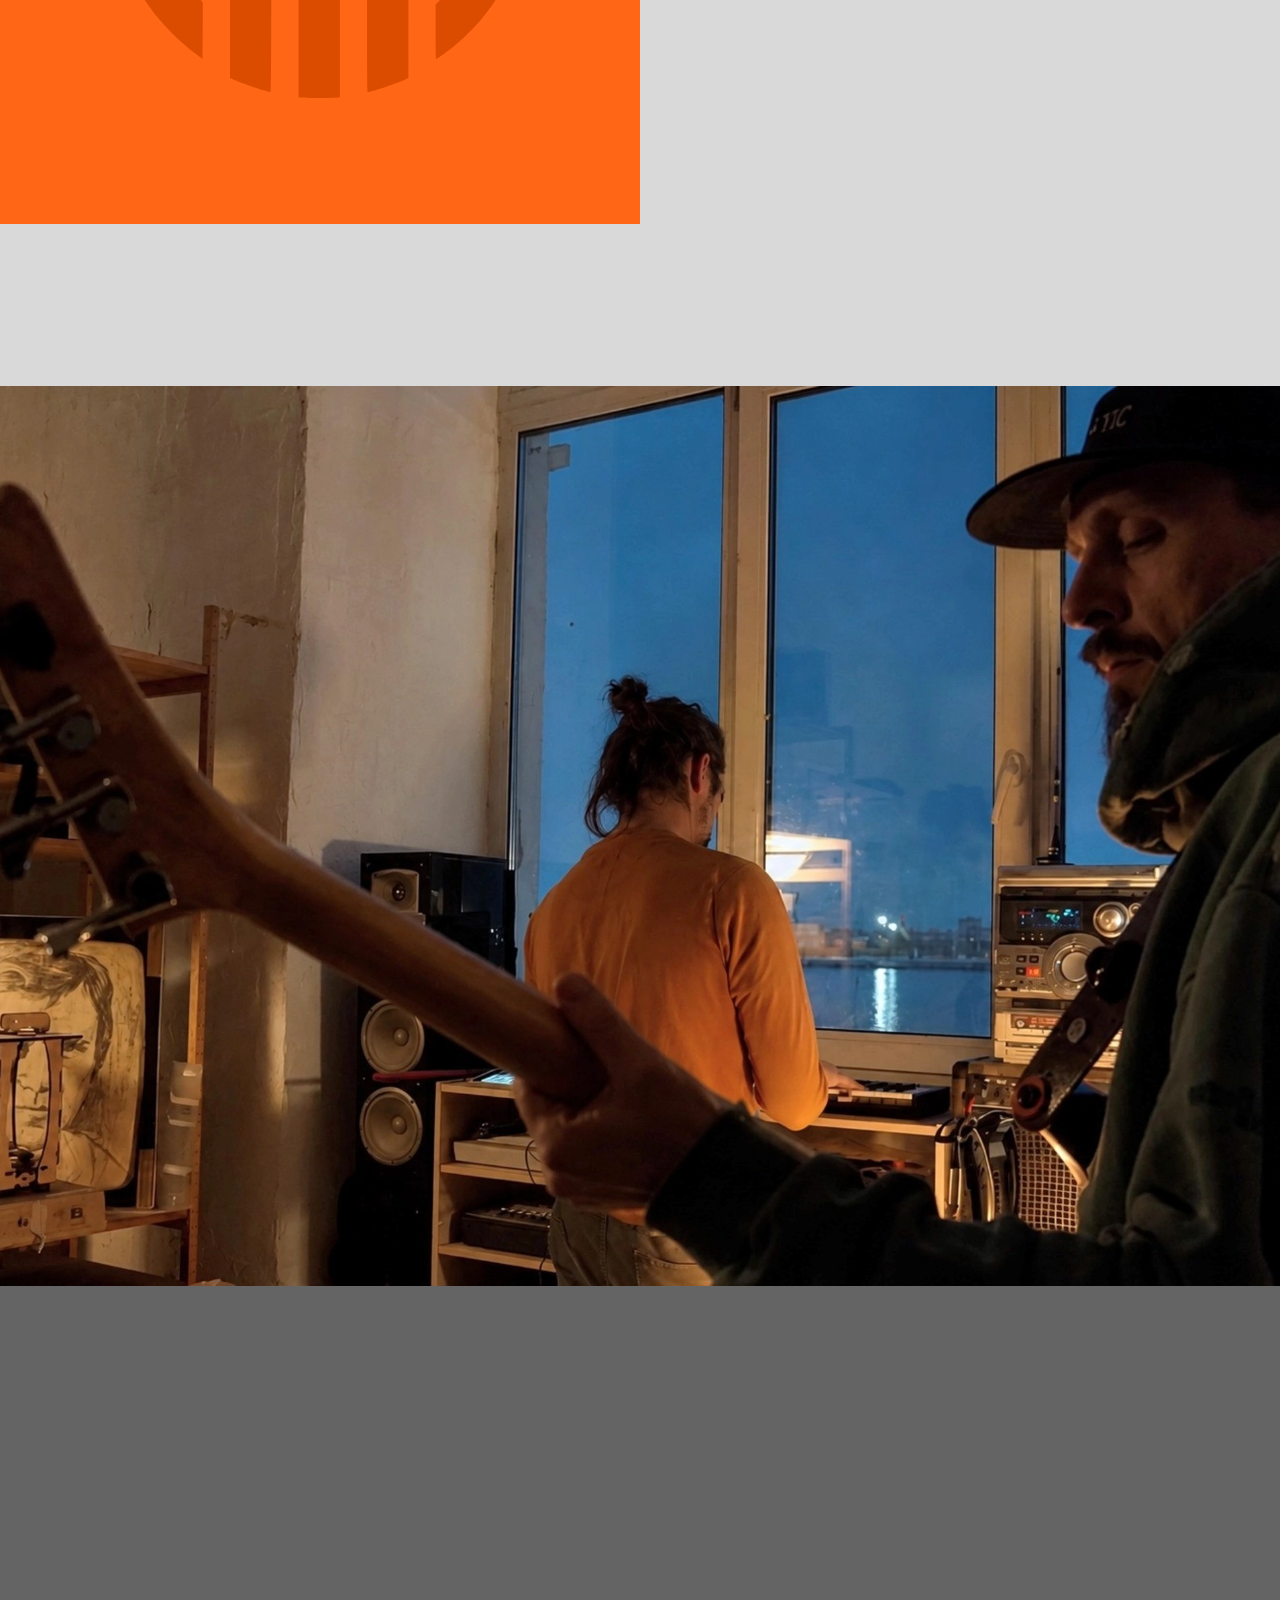
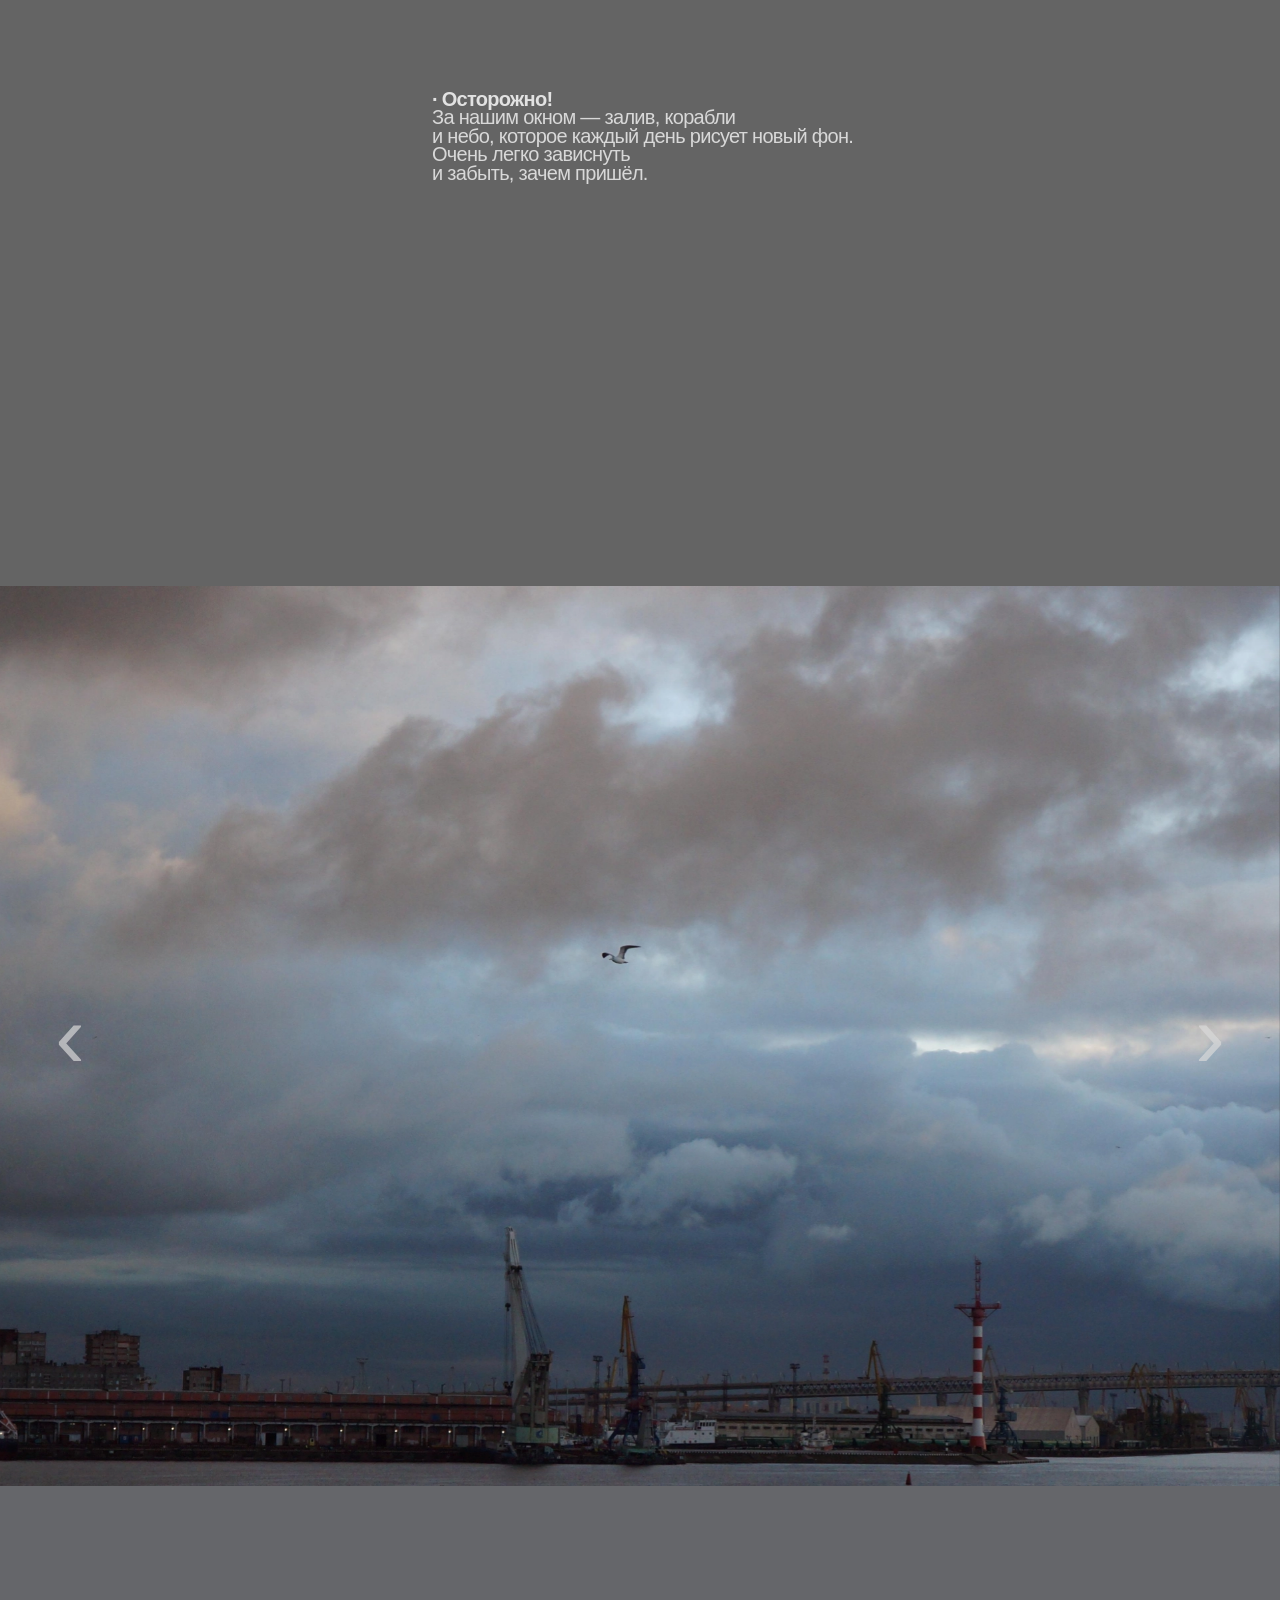
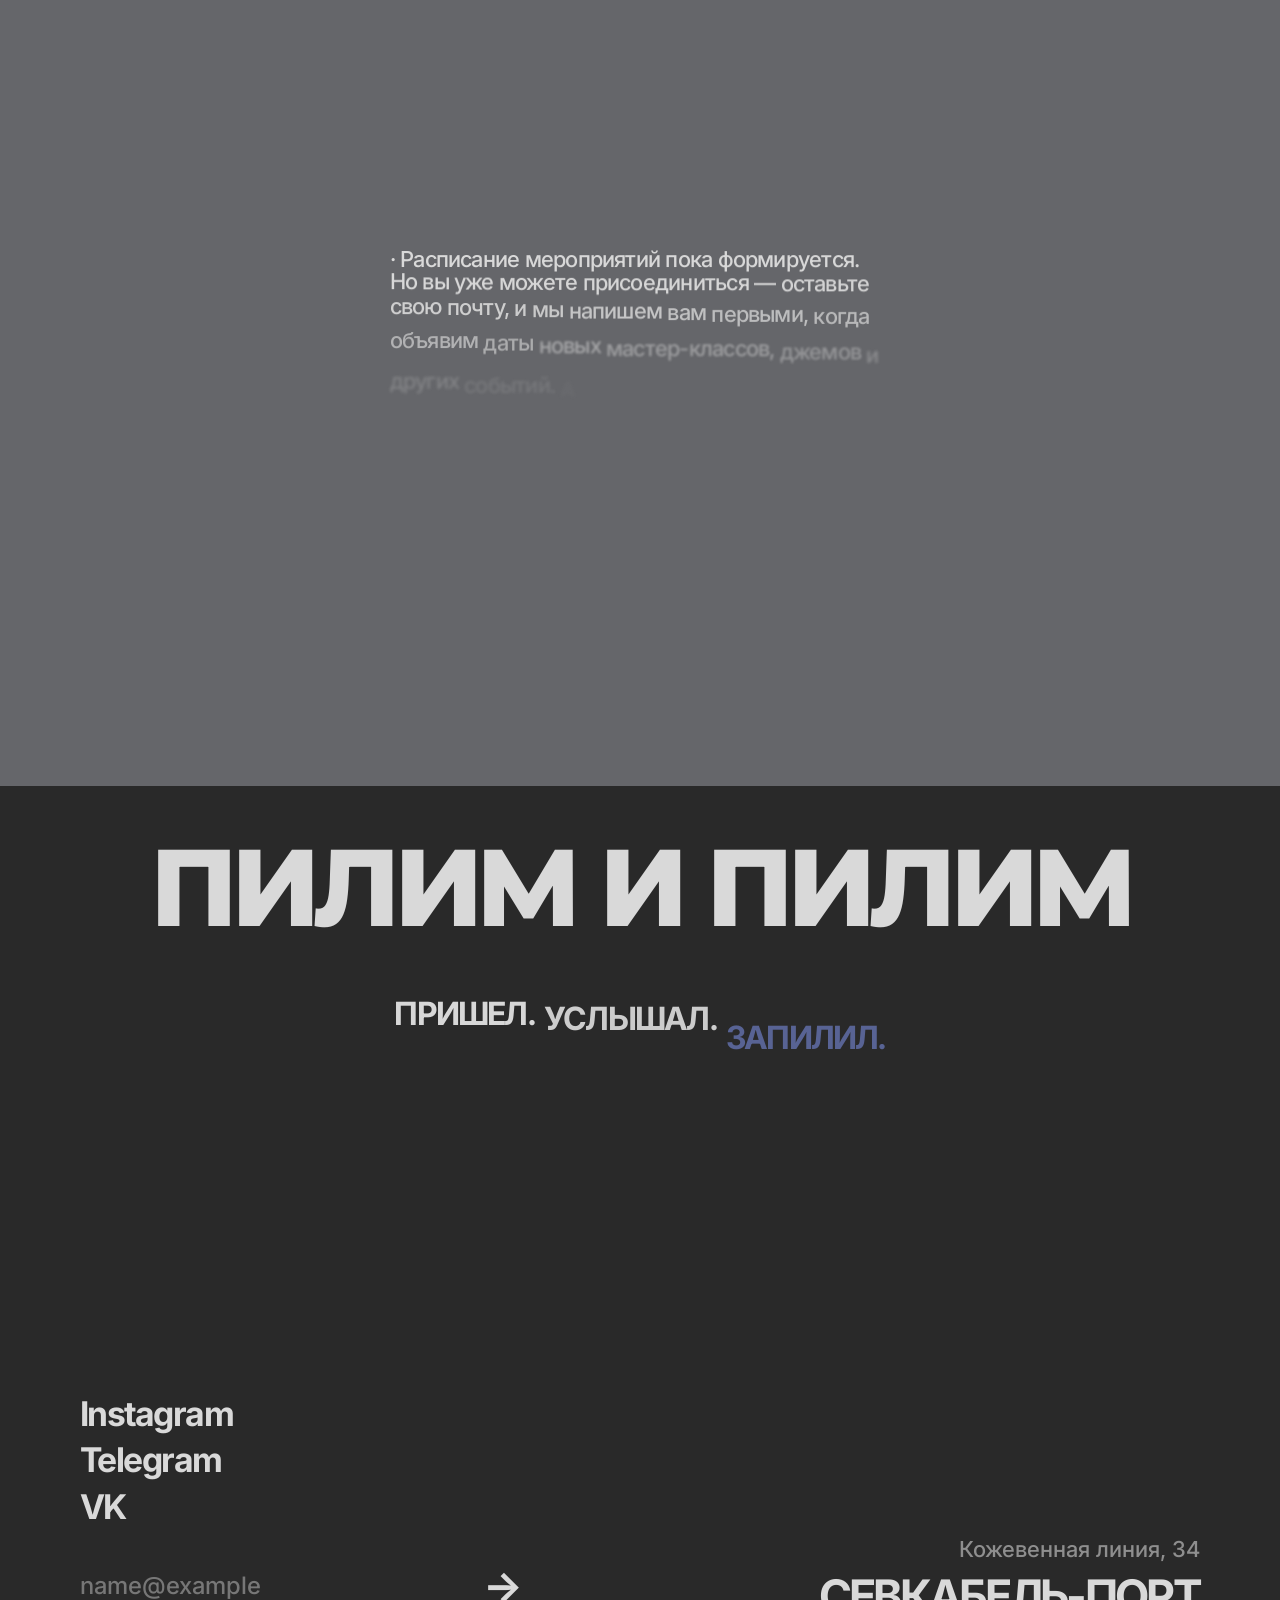
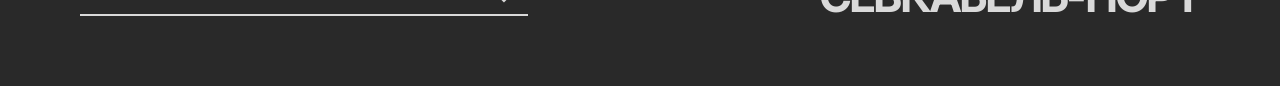
==== commit 397a4f75: "Add files via upload" ====
--- a/index.html
+++ b/index.html
@@ -1,247 +1,444 @@
-<!DOCTYPE html>
-<html lang="ru">
-<head>
-<meta charset="UTF-8">
-<meta name="viewport" content="width=device-width, initial-scale=1.0">
-
-<title>Residence Typo Final</title>
-
-<link rel="preconnect" href="https://fonts.googleapis.com">
-<link rel="preconnect" href="https://fonts.gstatic.com" crossorigin>
-<link href="https://fonts.googleapis.com/css2?family=Inter:wght@500&display=swap" rel="stylesheet">
-
-<style>
-
-*{
-  margin:0;
-  padding:0;
-  box-sizing:border-box;
-}
-
-body{
-  background:#111;
-  font-family:'Inter', sans-serif;
-  font-weight:500;
-}
-
-.wrap{
-  height:400vh;
-}
-
-.block{
-  position:sticky;
-  top:0;
-  height:100vh;
-  display:grid;
-  grid-template-columns:1fr 1fr;
-  overflow:hidden;
-  transform:scale(.995);
-}
-
-.orange{ background:#ff4d1a; }
-.green{ background:#7CFF2E; }
-.purple{ background:#6A4CFF; }
-
-.half{
-  position:relative;
-  display:flex;
-  overflow:hidden;
-}
-
-/* SYMBOL */
-
-.symbol{
-  align-items:center;
-  justify-content:center;
-}
-
-.symbol img{
-
-  width:min(72vh,680px);
-  height:min(72vh,680px);
-
-  object-fit:contain;
-}
-
-/* TEXT */
-
-.text{
-    background:#1a1a1a;
-    color:#fff;
-
-    display:flex;
-    flex-direction:column;
-
-    justify-content:flex-start;
-    align-items:flex-start;
-
-    padding:70px 80px;
-}
-h2{
-
-    font-size:clamp(52px,4vw,72px);
-
-    font-weight:500;
-
-    line-height:.95;
-
-    letter-spacing:-0.03em;
-
-    margin-bottom:24px;
-}
-
-p{
-
-    font-size:clamp(22px,1.6vw,30px);
-
-    line-height:1.5;
-
-    max-width:760px;
-
-    opacity:.92;
-}
-.block{
-  filter:brightness(.92);
-}
-
-.block::after{
-  content:"";
-  position:absolute;
-  inset:0;
-  background:radial-gradient(circle at center,transparent 35%,rgba(0,0,0,.25));
-  pointer-events:none;
-}
-
-</style>
-</head>
-
-<body>
-
-<div class="wrap">
-
-<!-- 1 -->
-
-<section class="block">
-
-<div class="half symbol orange">
-
-<img src="images/tea.svg">
-
-</div>
-
-<div class="half text">
-
-<div>
-
-<h2>Пьем чай</h2>
-
-<p>
-Пауза — настройка слуха. Завариваем, разливаем, молчим.
-Слушаем воду,
-стук пиал, дыхание залива.
-Чаем занимается Хранитель пауз.
-Посуда — ручная работа, можно заполучить.
-</p>
-
-</div>
-
-</div>
-
-</section>
-
-<!-- 2 -->
-
-<section class="block">
-
-<div class="half text">
-
-<div>
-
-<h2>Делаем классные деревяшки</h2>
-
-<p>
-Чайные принадлежности и другая красота из дерева разных пород.
-Масло вместо лака.
-Слышишь? — это дерево дышит.
-Каждая поверхность хранит след инструмента и времени.
-</p>
-
-</div>
-
-</div>
-
-<div class="half symbol green">
-
-<img src="images/wood.svg">
-
-</div>
-
-</section>
-<!-- 3 -->
-
-<section class="block">
-
-    <div class="half symbol purple">
-
-        <img src="images/instruments.svg">
-
-    </div>
-
-    <div class="half text">
-
-        <div>
-
-            <h2>Строим музыкальные инструменты</h2>
-
-            <p>
-                Гравитон — гравитационный аккорд.
-                Гул планетарного масштаба.
-                Кахон Фибоначчи — перкуссионный ящик в золотой пропорции.
-                Сухой глубокий бас.
-                Монохорд — одна струна, сто смыслов.
-                Медитация в дереве и звуке.
-            </p>
-
-        </div>
-
-    </div>
-
-</section>
-
-<!-- 4 -->
-
-<section class="block">
-
-    <div class="half text">
-
-        <div>
-
-            <h2>Играем музыку</h2>
-
-            <p>
-                Каждая встреча заканчивается общей игрой.
-                Без нот, без правил.
-                Кто-то задаёт ритм на кахоне,
-                кто-то ласкает монохорд,
-                кто-то просто сидит.
-                Записываем фрагмент —
-                он уходит в закрытый чат
-                «заварили-запилили».
-            </p>
-
-        </div>
-
-    </div>
-
-    <div class="half symbol orange">
-
-        <img src="images/music.svg">
-
-    </div>
-
-</section>
-
-</div>
-
-</body>
-</html>
+<!DOCTYPE html>
+<html lang="ru">
+
+<head>
+    <meta charset="UTF-8">
+    <meta name="viewport" content="width=device-width, initial-scale=1.0">
+    <title>ПИЛИМ И ПИЛИМ</title>
+    <link rel="stylesheet" href="style.css">
+</head>
+
+<body>
+
+<!-- =========================================================
+FIXED LOGO
+========================================================= -->
+
+<a href="#" class="logo-fixed" aria-label="Пилим и Пилим">
+    <img decoding="async" src="images/logo.svg" alt="Пилим и Пилим">
+</a>
+
+<div class="main-stack">
+
+<!-- =========================================================
+HERO
+========================================================= -->
+
+<section class="stack-card hero-block">
+
+    <div class="hero-title">
+        ПИЛИМ И<br>
+        ПИЛИМ
+    </div>
+
+</section>
+
+<!-- =========================================================
+MANIFEST
+========================================================= -->
+
+<section class="stack-card manifest-block">
+
+    <div class="manifest-content">
+
+        <h1>
+
+            <span class="manifest-desktop">
+
+                <span class="line">
+                    · Мастерская звука и дерева
+                </span>
+
+                <span class="line">
+                    <span class="small-gap">в</span> Севкабель-Порту
+                </span>
+
+            </span>
+
+            <span class="manifest-mobile">
+
+                <span class="line">
+                    Мастерская
+                </span>
+
+                <span class="line">
+                    звука и дерева
+                </span>
+
+                <span class="line">
+                    <span class="small-gap">· в</span> Севкабель-Порту
+                </span>
+
+            </span>
+
+        </h1>
+
+    </div>
+
+</section>
+
+<!-- =========================================================
+IMAGE 01
+========================================================= -->
+
+<section class="stack-card image-card">
+
+    <picture>
+        <source
+            media="(max-width:768px)"
+            srcset="images/mobile/01.webp">
+
+        <img
+            decoding="async"
+            src="images/desktop/01.webp"
+            alt="">
+    </picture>
+
+</section>
+
+<!-- =========================================================
+DESCRIPTION
+========================================================= -->
+
+<section class="stack-card description-block reveal-block">
+
+    <p>
+        «Пилим и Пилим» — независимая мастерская,
+        объединяющая ремесло, музыку и культуру
+        совместного творчества. Мы пьем чай, создаём предметы
+        из дерева, строим музыкальные инструменты, играем музыку
+        и тем самым исследуем то, как материалы,
+        звук и люди могут вдохновлять друг друга.
+    </p>
+
+    <!-- =====================================================
+    DESCRIPTION ANIMATION
+    ===================================================== -->
+
+    <div class="description-animation" aria-hidden="true">
+        <img src="images/animation/tea.svg" alt="">
+    </div>
+
+</section>
+
+
+
+<!-- =========================================================
+WOOD / WORKSHOPS
+========================================================= -->
+
+<section class="stack-card card-block">
+
+    <div class="half symbol purple">
+
+        <img
+            loading="lazy"
+            decoding="async"
+            src="images/wood.svg"
+            alt="">
+
+    </div>
+
+    <div class="half text">
+
+        <a href="workshops/index.html" class="card-link">
+            <span class="card-arrow">↗</span>
+            <span>мастер-классы</span>
+        </a>
+
+        <p>
+            Чайные принадлежности и другая красота из дерева разных пород.
+            Масло вместо лака.
+            Слышишь? — это дерево дышит.<br>
+
+            Каждая поверхность хранит след инструмента и времени.
+        </p>
+
+    </div>
+
+</section>
+
+
+<!-- =========================================================
+TEA
+========================================================= -->
+
+<section class="stack-card card-block">
+
+    <div class="half text">
+
+        <a href="tea/" class="card-link">
+            <span class="card-arrow">↗</span>
+            <span>чайная</span>
+        </a>
+
+        <p>
+            Пауза — настройка слуха.
+            Завариваем, разливаем, молчим.
+            Слушаем воду,
+            стук пиал, дыхание залива.<br>
+
+            Чаем занимается Хранитель пауз.
+            Посуда — ручная работа, можно заполучить.
+        </p>
+
+    </div>
+
+    <div class="half symbol green">
+
+        <img
+            loading="lazy"
+            decoding="async"
+            src="images/tea.svg"
+            alt="">
+
+    </div>
+
+</section>
+
+
+<!-- =========================================================
+INSTRUMENTS / JAMS
+========================================================= -->
+
+<section class="stack-card card-block instruments">
+
+    <div class="half symbol orange">
+
+        <img
+            loading="lazy"
+            decoding="async"
+            src="images/instruments.svg"
+            alt="">
+
+    </div>
+
+    <div class="half text">
+
+        <a href="jams/index.html" class="card-link">
+            <span class="card-arrow">↗</span>
+            <span>джемы</span>
+        </a>
+
+        <p>
+            Каждая встреча заканчивается общей игрой.
+            Без нот, без правил.
+            Кто-то задаёт ритм на кахоне,
+            кто-то ласкает монохорд,
+            кто-то просто сидит.
+
+            Записываем фрагмент —
+            он уходит в наш закрытый канал в
+            <a href="#" class="join-link">Telegram</a>
+        </p>
+
+    </div>
+
+</section>
+<!-- =========================================================
+IMAGE 02
+========================================================= -->
+
+<section class="stack-card image-card">
+
+    <picture>
+        <source
+            media="(max-width:768px)"
+            srcset="images/mobile/02.webp">
+
+        <img
+            loading="lazy"
+            decoding="async"
+            src="images/desktop/02.webp"
+            alt="">
+    </picture>
+
+</section>
+
+<!-- =========================================================
+FINAL TEXT
+========================================================= -->
+
+<section class="stack-card description-block final-text-block reveal-block">
+
+    <p>
+        <strong>· Осторожно!</strong><br>
+
+        За нашим окном — залив, корабли<br> и небо,
+        которое каждый день рисует новый фон.
+        Очень легко зависнуть<br>
+        и забыть, зачем пришёл.
+    </p>
+
+</section>
+
+<!-- =========================================================
+GALLERY
+========================================================= -->
+
+<section class="stack-card gallery-card">
+
+    <div class="gallery-container">
+
+        <picture>
+
+            <source
+                id="gallery-mobile"
+                media="(max-width:768px)"
+                srcset="images/gallery/mobile/1.webp">
+
+            <img
+                loading="lazy"
+                decoding="async"
+                id="gallery-image"
+                src="images/gallery/1.webp"
+                alt="">
+
+        </picture>
+
+        <div class="gallery-ui">
+
+            <button
+                class="gallery-arrow gallery-prev"
+                id="gallery-prev"
+                aria-label="Previous photo">
+                ‹
+            </button>
+
+            <button
+                class="gallery-arrow gallery-next"
+                id="gallery-next"
+                aria-label="Next photo">
+                ›
+            </button>
+
+        </div>
+
+    </div>
+
+</section>
+
+<!-- =========================================================
+MEETINGS
+========================================================= -->
+
+<section class="stack-card meetings-block reveal-block">
+
+    <p>
+        · Расписание мероприятий пока формируется.<br>
+        Но вы уже можете присоединиться — оставьте свою почту,
+        и мы напишем вам первыми, когда объявим даты новых
+        мастер-классов, джемов и других событий.
+
+        А пока можно заглянуть на наши страницы в соц. сетях.
+        Там мы делимся новостями мастерской,
+        рассказываем о будущих встречах
+        и показываем, чем живёт «Пилим и Пилим».
+    </p>
+
+</section>
+
+
+<!-- =========================================================
+CONTACT
+========================================================= -->
+
+<section class="stack-card contact-block">
+
+    <div class="contact-end-logo">
+        ПИЛИМ И ПИЛИМ
+    </div>
+
+    <div class="slogan-line">
+
+        <span class="word light">
+            ПРИШЕЛ.
+        </span>
+
+        <span class="word light">
+            УСЛЫШАЛ.
+        </span>
+
+        <span class="word slogan-accent">
+            ЗАПИЛИЛ.
+        </span>
+
+    </div>
+
+    <div class="contact-bottom">
+
+        <div class="contact-left">
+
+            <div class="contact-socials">
+
+                <a
+                    href="https://www.instagram.com/"
+                    target="_blank"
+                    rel="noopener noreferrer">
+                    Instagram
+                </a>
+
+                <a
+                    href="https://t.me/pilimipilim"
+                    target="_blank"
+                    rel="noopener noreferrer">
+                    Telegram
+                </a>
+
+                <a
+                    href="https://vk.ru/pilimipilim"
+                    target="_blank"
+                    rel="noopener noreferrer">
+                    VK
+                </a>
+
+            </div>
+
+            <form class="contact-input">
+
+                <input
+                    type="email"
+                    placeholder="name@example">
+
+                <button type="submit">
+                    →
+                </button>
+
+            </form>
+
+        </div>
+
+        <div class="contact-right">
+
+            <span>
+                Кожевенная линия, 34
+            </span>
+
+            <h2>
+                <a
+                    href="https://sevcableport.ru/"
+                    class="sevcable-link"
+                    target="_blank"
+                    rel="noopener noreferrer">
+                    СЕВКАБЕЛЬ-ПОРТ
+                </a>
+            </h2>
+
+        </div>
+
+    </div>
+
+</section>
+
+</div>
+
+<!-- =========================================================
+LOCAL SCRIPTS
+========================================================= -->
+
+<script defer src="js/gsap.min.js"></script>
+<script defer src="js/ScrollTrigger.min.js"></script>
+<script defer src="script.js"></script>
+
+</body>
+</html>
--- a/style.css
+++ b/style.css
@@ -0,0 +1,1777 @@
+/* =========================================================
+PILIM И PILIM
+LOCAL FONT SYSTEM
+========================================================= */
+
+/* =========================================================
+LOCAL FONTS
+========================================================= */
+@font-face{
+    font-family:'Inter-Regular';
+    src:url('fonts/Inter-Regular.woff2') format('woff2');
+    font-weight:400;
+    font-style:normal;
+    font-display:swap;
+}
+
+
+@font-face{
+    font-family:'Inter';
+    src:url('fonts/Inter-Medium.ttf') format('truetype');
+    font-weight:500;
+    font-style:normal;
+    font-display:swap;
+}
+
+@font-face{
+    font-family:'Inter';
+    src:url('fonts/Inter-SemiBold.ttf') format('truetype');
+    font-weight:600;
+    font-style:normal;
+    font-display:swap;
+}
+
+@font-face{
+    font-family:'Inter';
+    src:url('fonts/Inter-Bold.ttf') format('truetype');
+    font-weight:700;
+    font-style:normal;
+    font-display:swap;
+}
+
+@font-face{
+    font-family:'Montserrat';
+    src:url('fonts/Montserrat-ExtraBold.ttf') format('truetype');
+    font-weight:800;
+    font-style:normal;
+    font-display:swap;
+}
+
+
+/* =========================================================
+RESET
+========================================================= */
+
+*{
+    margin:0;
+    padding:0;
+    box-sizing:border-box;
+}
+
+html{
+    scroll-behavior:smooth;
+}
+
+body{
+    background:#d9d9d9;
+    text-rendering:optimizeLegibility;
+    font-family:'Inter',sans-serif;
+    font-weight:500;
+    color:#111;
+    overflow-x:hidden;
+}
+
+
+/* =========================================================
+MAIN STICKY STACK
+========================================================= */
+
+.main-stack{
+    position:relative;
+    width:100%;
+}
+
+.stack-card{
+    height:100vh;
+    position:sticky;
+    top:0;
+    overflow:hidden;
+}
+
+
+/* =========================================================
+HERO
+========================================================= */
+
+.hero-block{
+    background:#B9ED00;
+    width:100%;
+    min-height:100vh;
+    display:flex;
+    align-items:center;
+    justify-content:center;
+    overflow:hidden;
+}
+
+.hero-title{
+    width:fit-content;
+    margin:0 auto;
+    padding:0;
+    position:relative;
+    left:-0.24em;
+    font-family:'Montserrat',sans-serif;
+    font-weight:800;
+    font-size:clamp(70px,7vw,150px);
+    line-height:.82;
+    letter-spacing:-.07em;
+    color:#1A1A1A;
+    text-align:center;
+}
+
+
+/* =========================================================
+HERO — MOBILE
+========================================================= */
+
+@media(max-width:600px){
+
+    .hero-title{
+        width:fit-content;
+        margin:0 auto;
+        left:-0.24em;
+        font-size:58px;
+        letter-spacing:-.06em;
+        text-align:center;
+    }
+
+}
+
+
+/* =========================================================
+MANIFEST
+========================================================= */
+
+.manifest-block{
+    background:#d9d9d9;
+    width:100%;
+    min-height:100vh;
+    padding:8px 16px 16px;
+    display:flex;
+    align-items:flex-start;
+}
+
+.manifest-content{
+    width:100%;
+    height:100%;
+    display:flex;
+    flex-direction:column;
+    justify-content:flex-start;
+}
+
+.manifest-content h1{
+    margin:0;
+    padding:0;
+    font-family:'Inter',sans-serif;
+    font-weight:500;
+    font-size:clamp(64px,6.5vw,110px);
+    line-height:.88;
+    letter-spacing:-.065em;
+    color:#333;
+}
+
+.manifest-content h1 .line{
+    display:block;
+    white-space:nowrap;
+}
+
+.manifest-mobile{
+    display:none;
+}
+
+
+/* =========================================================
+TABLET
+========================================================= */
+
+@media(max-width:1024px){
+
+    .manifest-block{
+        padding:8px 14px 14px;
+    }
+
+    .manifest-content h1{
+        font-size:clamp(50px,6vw,72px);
+    }
+
+}
+
+
+/* =========================================================
+MOBILE
+========================================================= */
+
+@media(max-width:768px){
+
+    .manifest-block{
+        min-height:auto;
+        padding:12px 12px 20px;
+    }
+
+    .manifest-content{
+        height:auto;
+    }
+
+    .manifest-content h1{
+        width:100%;
+        font-size:clamp(44px,11.5vw,62px);
+        line-height:.95;
+        letter-spacing:-.07em;
+    }
+
+    .manifest-content h1 .line{
+        white-space:normal;
+    }
+
+    .manifest-desktop{
+        display:none;
+    }
+
+    .manifest-mobile{
+        display:block;
+    }
+
+    .manifest-mobile .line:first-child{
+        position:relative;
+        top:2px;
+    }
+
+}
+
+
+/* =========================================================
+SMALL MOBILE
+========================================================= */
+
+@media(max-width:480px){
+
+    .manifest-block{
+        padding:10px 10px 18px;
+    }
+
+    .manifest-content h1{
+        font-size:40px;
+        line-height:.88;
+        letter-spacing:-.065em;
+    }
+
+}
+
+
+/* =========================================================
+IMAGE LAYERS
+========================================================= */
+
+.image-card{
+    width:100%;
+}
+
+.image-card picture{
+    width:100%;
+    height:100%;
+    display:block;
+}
+
+.image-card img{
+    width:100%;
+    height:100%;
+    object-fit:cover;
+    display:block;
+}
+
+@media(max-width:768px){
+
+    .stack-card.image-card{
+        height:auto;
+        aspect-ratio:auto;
+    }
+
+    .stack-card.image-card picture{
+        height:auto;
+    }
+
+    .stack-card.image-card img{
+        height:auto;
+        object-fit:contain;
+    }
+
+}
+
+/* =========================================================
+DESCRIPTION
+========================================================= */
+
+.description-block{
+    width:100%;
+    min-height:100vh;
+    background:#bdbdb8;
+    padding:48px;
+    display:flex;
+    align-items:flex-start;
+    justify-content:flex-start;
+}
+
+.description-block p{
+    margin:0;
+    width:100%;
+    font-family:'Inter',sans-serif;
+    font-weight:500;
+    font-size:clamp(28px,2.7vw,48px);
+    line-height:1;
+    letter-spacing:-.04em;
+    color:#333;
+}
+
+
+/* =========================================================
+DESCRIPTION — TABLET
+========================================================= */
+
+@media(max-width:1024px){
+
+    .description-block{
+        padding:40px;
+    }
+
+    .description-block p{
+        font-size:clamp(26px,3.6vw,40px);
+        line-height:1;
+    }
+
+}
+
+
+/* =========================================================
+DESCRIPTION ANIMATION — LANDSCAPE ONLY
+========================================================= */
+
+.description-animation{
+    display:none;
+}
+
+@media (orientation:landscape){
+
+    .description-block{
+        position:relative;
+        overflow:hidden;
+    }
+
+    .description-animation{
+        display:block;
+
+        position:absolute;
+        right:40px;
+        bottom:40px;
+
+        width:270px;
+        height:270px;
+
+        opacity:0;
+        visibility:hidden;
+
+        pointer-events:none;
+
+        z-index:2;
+
+        transition:opacity .2s ease;
+    }
+
+    .description-animation.is-active{
+        opacity:1;
+        visibility:visible;
+    }
+
+    .description-animation img{
+        display:block;
+
+        width:100%;
+        height:100%;
+
+        object-fit:contain;
+    }
+
+}
+
+/* =========================================================
+DESCRIPTION — MOBILE
+========================================================= */
+
+@media(max-width:768px){
+
+    .description-block{
+        padding:28px;
+    }
+
+    .description-block p{
+        font-size:clamp(24px,8vw,36px);
+    }
+
+}
+
+
+/* =========================================================
+DESCRIPTION — SMALL MOBILE
+========================================================= */
+
+@media(max-width:480px){
+
+    .description-block{
+        padding:20px;
+    }
+
+    .description-block p{
+        font-size:24px;
+        line-height:1.03;
+    }
+
+}
+
+/* =========================================================
+CARDS
+========================================================= */
+
+.card-block{
+    display:grid;
+    grid-template-columns:1fr 1fr;
+    margin-bottom:18vh;
+}
+
+
+/* =========================================================
+HALF
+========================================================= */
+
+.half{
+    display:flex;
+    align-items:center;
+    justify-content:center;
+    overflow:hidden;
+}
+
+
+/* =========================================================
+COLORS
+========================================================= */
+.purple{
+    background:#7182CB;
+}
+
+.green{
+    background:#B9ED00;
+}
+
+.orange{
+    background:#FF6716;
+}
+
+
+
+
+
+
+/* =========================================================
+SYMBOLS
+========================================================= */
+
+.symbol img{
+    width:min(72vh,680px);
+    height:min(72vh,680px);
+    object-fit:contain;
+}
+
+
+/* =========================================================
+TEXT BLOCK
+========================================================= */
+
+.text{
+    background:#d9d9d9;
+    padding:32px 28px 28px;
+
+    display:flex;
+    flex-direction:column;
+    justify-content:flex-start;
+    align-items:flex-start;
+}
+
+
+/* =========================================================
+CARD LINK
+========================================================= */
+
+.card-link{
+    display:inline-flex;
+    align-items:center;
+    gap:10px;
+
+    margin:0 0 14px 0;
+    padding:0;
+
+    font-family:'Inter',sans-serif;
+    font-weight:700;
+    font-size:clamp(42px,3.4vw,62px);
+    line-height:.9;
+    letter-spacing:-.055em;
+
+    color:#333333;
+    text-decoration:none;
+
+    transition:color .2s ease;
+}
+
+
+/* =========================================================
+CARD TITLE
+========================================================= */
+
+.card-link span:first-child{
+    color:#333333;
+    transition:color .2s ease;
+}
+
+
+/* =========================================================
+ARROW
+========================================================= */
+
+.card-arrow{
+    color:#333333;
+    font-family:'Inter',sans-serif;
+    font-weight:700;
+    line-height:.8;
+    transition:color .2s ease;
+}
+
+
+/* =========================================================
+HOVER
+========================================================= */
+
+.card-link:hover,
+.card-link:hover span:first-child,
+.card-link:hover .card-arrow{
+    color:#5F6FD1;
+}
+
+
+/* =========================================================
+TEXT DESCRIPTION
+========================================================= */
+
+.text p{
+    margin:0;
+    max-width:1000px;
+
+    font-family:'Inter',sans-serif;
+    font-weight:500;
+    font-size:clamp(24px,1.65vw,31px);
+    line-height:1.02;
+    letter-spacing:-.035em;
+
+    color:#333333;
+}
+
+
+/* =========================================================
+TABLET
+========================================================= */
+
+@media(max-width:1024px){
+
+    .text{
+        padding:40px 28px 28px;
+    }
+
+    .text p{
+        font-size:27px;
+        line-height:1.02;
+    }
+
+    .symbol img{
+        width:75%;
+        height:75%;
+    }
+
+    .card-link{
+        font-size:52px;
+        gap:8px;
+        margin-bottom:14px;
+    }
+
+}
+
+
+/* =========================================================
+MOBILE
+========================================================= */
+
+@media(max-width:768px){
+
+    .card-block{
+        display:flex;
+        flex-direction:column;
+    }
+
+    .symbol{
+        width:100%;
+        height:50vh;
+        order:1;
+    }
+
+    .symbol img{
+        width:90%;
+        height:90%;
+    }
+
+    .text{
+        width:100%;
+        height:50vh;
+        order:2;
+
+        padding:14px 28px;
+
+        display:flex;
+        flex-direction:column;
+        justify-content:flex-start;
+        align-items:flex-start;
+    }
+
+    .card-link{
+        order:1;
+
+        width:100%;
+
+        font-size:clamp(40px, 10.8vw, 50px);
+        line-height:.88;
+        letter-spacing:-.055em;
+
+        gap:8px;
+        margin:0 0 8px 0;
+        padding:0;
+    }
+
+    .text p{
+        order:2;
+
+        font-size:24px;
+        line-height:1.08;
+        letter-spacing:-.03em;
+
+        color:#333333;
+    }
+
+}
+
+
+/* =========================================================
+SMALL MOBILE
+========================================================= */
+
+@media(max-width:480px){
+
+    .text{
+        padding:14px 24px;
+    }
+
+    .card-link{
+        font-size:clamp(38px, 10.8vw, 46px);
+        gap:7px;
+        margin-bottom:7px;
+    }
+
+    .text p{
+        font-size:22px;
+        line-height:1.08;
+        color:#333333;
+    }
+
+}
+
+/* =========================================================
+FIXED LOGO
+========================================================= */
+
+.logo-fixed{
+    position:fixed;
+    top:35px;
+    right:40px;
+    z-index:9999;
+    width:60px;
+    height:60px;
+
+    display:flex;
+    align-items:center;
+    justify-content:center;
+
+    border:2px solid #111;
+    background:transparent;
+
+    transition:.3s ease;
+    overflow:hidden;
+}
+
+.logo-fixed img{
+    width:75%;
+    height:75%;
+    object-fit:contain;
+    transition:.3s ease;
+}
+
+.logo-fixed:hover{
+    background:#111;
+}
+
+.logo-fixed:hover img{
+    filter:invert(1);
+}
+
+
+/* =========================================================
+FIXED LOGO — GRAY STATE
+========================================================= */
+
+.logo-fixed.dark{
+    border-color:#D9D9D9;
+}
+
+.logo-fixed.dark img{
+    content:url("images/logo-gray.svg");
+}
+
+
+/* =========================================================
+DARK LOGO — HOVER
+========================================================= */
+
+.logo-fixed.dark:hover{
+    background:#98E915;
+    border-color:#111;
+}
+
+.logo-fixed.dark:hover img{
+    content:url("images/logo.svg");
+    filter:none;
+}
+
+
+/* =========================================================
+FIXED LOGO — MOBILE
+========================================================= */
+
+@media(max-width:768px){
+
+    .logo-fixed{
+        width:44px;
+        height:44px;
+        top:20px;
+        right:20px;
+    }
+
+}
+
+
+/* =========================================================
+MOBILE CONTACT LOGO POSITION
+========================================================= */
+
+@media(max-width:768px){
+
+    .logo-fixed.mobile-contact-position{
+        top:auto;
+        bottom:20px;
+    }
+
+}
+
+
+/* =========================================================
+LETTER ANIMATION
+========================================================= */
+
+.hero-letter-wrap{
+    display:inline-block;
+    overflow:hidden;
+    vertical-align:bottom;
+}
+
+.hero-letter{
+    will-change:transform;
+    display:inline-block;
+}
+
+
+/* =========================================================
+МАСТЕР-КЛАССЫ
+========================================================= */
+
+.workshops-block{
+    width:100%;
+    min-height:100vh;
+    background:#D9D9D9;
+
+    display:flex;
+    flex-direction:column;
+    justify-content:flex-start;
+
+    padding:40px 48px 16px;
+}
+
+.workshops-block h2{
+    margin:0 0 8px;
+
+    font-family:'Inter',sans-serif;
+    font-weight:700;
+    font-size:clamp(50px,4.4vw,76px);
+    line-height:.95;
+    letter-spacing:-.055em;
+
+    color:#7182CB;
+}
+
+.workshops-block p{
+    margin:0;
+    padding:0 48px 0 0;
+
+    font-family:'Inter',sans-serif;
+    font-weight:500;
+    font-size:clamp(30px,2.4vw,44px);
+    line-height:1.1;
+    letter-spacing:-.035em;
+
+    width:100%;
+    color:#292929;
+}
+
+.workshops-block p + p{
+    padding-left:1em;
+}
+
+
+/* =========================================================
+WORKSHOPS — TABLET
+========================================================= */
+
+@media(max-width:1024px){
+
+    .workshops-block{
+        padding:32px 38px 20px;
+    }
+
+    .workshops-block h2{
+        font-size:clamp(44px,5vw,60px);
+    }
+
+    .workshops-block p{
+        padding-right:38px;
+        font-size:clamp(26px,3vw,34px);
+    }
+
+}
+
+
+/* =========================================================
+WORKSHOPS — MOBILE
+========================================================= */
+
+@media(max-width:768px){
+
+    .workshops-block{
+        padding:20px 14px 40px;
+    }
+
+    .workshops-block h2{
+        font-size:35px;
+        margin-bottom:8px;
+    }
+
+    .workshops-block p{
+        padding:0;
+        font-size:19px;
+        line-height:1.12;
+    }
+
+    .workshops-block p + p{
+        padding-left:0;
+    }
+
+}
+
+
+/* =========================================================
+WORKSHOPS — SMALL MOBILE
+========================================================= */
+
+@media(max-width:480px){
+
+    .workshops-block{
+        padding:18px 12px 40px;
+    }
+
+    .workshops-block h2{
+        font-size:32px;
+        margin-bottom:7px;
+    }
+
+    .workshops-block p{
+        font-size:18px;
+        line-height:1.1;
+    }
+
+}
+
+
+/* =========================================================
+ДЖЕМЫ
+========================================================= */
+
+.jams-block{
+    background:#D9D9D9;
+    width:100%;
+    min-height:100vh;
+
+    display:flex;
+    flex-direction:column;
+    justify-content:flex-start;
+
+    padding:40px 48px 16px;
+}
+
+.jams-block h2{
+    font-family:'Inter',sans-serif;
+    font-weight:700;
+    font-size:clamp(52px,4.5vw,78px);
+    line-height:.95;
+    letter-spacing:-.055em;
+
+    margin:0 0 8px;
+
+    color:#FF6716;
+}
+
+.jams-block p{
+    font-family:'Inter',sans-serif;
+    font-weight:500;
+    font-size:clamp(30px,2.45vw,46px);
+    line-height:1.12;
+    letter-spacing:-.035em;
+
+    width:100%;
+    margin:0;
+    padding:0 48px 0 0;
+
+    color:#292929;
+}
+
+.jams-block p + p{
+    padding-left:1em;
+}
+
+
+/* =========================================================
+JAMS — TABLET
+========================================================= */
+
+@media(max-width:1024px){
+
+    .jams-block{
+        padding:32px 38px 20px;
+    }
+
+    .jams-block h2{
+        font-size:clamp(46px,5vw,64px);
+    }
+
+    .jams-block p{
+        padding-right:38px;
+        font-size:clamp(28px,3.2vw,38px);
+    }
+
+}
+
+
+/* =========================================================
+JAMS — MOBILE
+========================================================= */
+
+@media(max-width:768px){
+
+    .jams-block{
+        padding:20px 14px 40px;
+    }
+
+    .jams-block h2{
+        font-size:39px;
+        margin-bottom:8px;
+    }
+
+    .jams-block p{
+        padding:0;
+        font-size:19px;
+        line-height:1.12;
+    }
+
+    .jams-block p + p{
+        padding-left:0;
+    }
+
+}
+
+
+/* =========================================================
+JAMS — SMALL MOBILE
+========================================================= */
+
+@media(max-width:480px){
+
+    .jams-block{
+        padding:18px 12px 40px;
+    }
+
+    .jams-block h2{
+        font-size:33px;
+        margin-bottom:7px;
+    }
+
+    .jams-block p{
+        font-size:18px;
+        line-height:1.1;
+    }
+
+}
+
+/* =========================================================
+FINAL TEXT
+========================================================= */
+
+.final-text-block{
+    background:rgba(45,45,45,.68);
+
+    width:100%;
+
+    display:flex;
+    align-items:center;
+    justify-content:center;
+
+    box-sizing:border-box;
+}
+
+
+/* =========================================================
+WARNING PANEL — DESKTOP
+========================================================= */
+
+.final-text-block p{
+    width:auto;
+    max-width:500px;
+
+    margin:0;
+    padding:26px 32px 26px 42px;
+
+    background:transparent;
+
+    box-sizing:border-box;
+
+    text-align:left;
+
+    font-family:'Inter-Regular',sans-serif;
+    font-weight:400;
+    font-size:clamp(20px,1.5vw,26px);
+    line-height:.92;
+    letter-spacing:-.035em;
+
+    color:#d8d8d8;
+}
+
+.final-text-block strong{
+    font-family:'Inter-Bold',sans-serif;
+    font-weight:700;
+    color:#e2e2e2;
+}
+
+
+/* =========================================================
+MOBILE
+========================================================= */
+
+@media(max-width:768px){
+
+    .final-text-block{
+        width:100%;
+        background:#bdbdb8;
+
+        box-sizing:border-box;
+    }
+
+    .final-text-block p{
+        width:100%;
+        max-width:none;
+
+        margin:0;
+        padding:14px 28px;
+
+        background:transparent;
+
+        box-sizing:border-box;
+
+        font-family:'Inter',sans-serif;
+        font-weight:500;
+        font-size:26px;
+        line-height:1.08;
+        letter-spacing:-.035em;
+
+        color:#333333;
+        text-align:inherit;
+    }
+
+    .final-text-block strong{
+        font-family:'Inter',sans-serif;
+        font-weight:500;
+        color:#333333;
+    }
+
+}
+
+
+/* =========================================================
+SMALL MOBILE
+========================================================= */
+
+@media(max-width:480px){
+
+    .final-text-block p{
+        font-size:24px;
+    }
+
+}
+
+/* =========================================================
+MEETINGS BLOCK
+========================================================= */
+
+.meetings-block{
+    background:#65666A;
+    width:100%;
+    min-height:100vh;
+
+    display:flex;
+    flex-direction:column;
+    justify-content:center;
+    align-items:center;
+
+    padding:48px;
+    box-sizing:border-box;
+}
+
+.meetings-block p{
+    font-family:'Inter',sans-serif;
+    font-weight:500;
+    font-size:clamp(22px,1.55vw,29px);
+    line-height:1;
+    letter-spacing:-.035em;
+
+    width:45%;
+    max-width:850px;
+    margin:0;
+
+    color:#D9D9D9;
+
+    transform:translateX(3%);
+}
+
+
+/* =========================================================
+MEETINGS — TABLET
+========================================================= */
+
+@media(max-width:1024px){
+
+    .meetings-block{
+        background:#65666A;
+    }
+
+    .meetings-block p{
+        width:48%;
+        max-width:750px;
+
+        font-size:clamp(21px,2.4vw,30px);
+        line-height:1;
+
+        color:#D9D9D9;
+
+        transform:translateX(3%);
+    }
+
+}
+
+
+/* =========================================================
+MEETINGS — MOBILE
+========================================================= */
+
+@media(max-width:768px){
+
+    .meetings-block{
+        background:#65666A;
+        padding:28px 36px 28px;
+    }
+
+    .meetings-block p{
+        width:100%;
+        font-size:24px;
+        line-height:1.15;
+
+        color:#D9D9D9;
+
+        transform:none;
+    }
+
+}
+
+
+/* =========================================================
+MEETINGS — SMALL MOBILE
+========================================================= */
+
+@media(max-width:480px){
+
+    .meetings-block{
+        background:#65666A;
+        padding:20px 28px 20px;
+    }
+
+    .meetings-block p{
+        width:100%;
+        font-size:22px;
+
+        color:#D9D9D9;
+    }
+
+}
+/* =========================================================
+GALLERY
+========================================================= */
+
+.gallery-card{
+    background:#292929;
+}
+
+.gallery-container{
+    width:100%;
+    height:100%;
+    position:relative;
+}
+
+.gallery-container picture{
+    display:block;
+    width:100%;
+    height:100%;
+}
+
+.gallery-container img{
+    will-change:opacity;
+
+    width:100%;
+    height:100%;
+
+    object-fit:cover;
+    display:block;
+
+    transition:
+        opacity .45s ease,
+        transform .45s ease;
+}
+
+
+/* =========================================================
+GALLERY UI
+========================================================= */
+
+.gallery-ui{
+    position:absolute;
+    inset:0;
+
+    display:flex;
+    align-items:center;
+    justify-content:space-between;
+
+    padding:0 55px;
+
+    pointer-events:none;
+}
+
+.gallery-arrow{
+    pointer-events:auto;
+
+    background:none;
+    border:none;
+
+    color:#D9D9D9;
+
+    font-family:Arial,sans-serif;
+    font-size:90px;
+    font-weight:300;
+    line-height:1;
+
+    cursor:pointer;
+    opacity:.7;
+
+    transition:.25s ease;
+}
+
+.gallery-arrow:hover{
+    opacity:1;
+    transform:scale(1.08);
+}
+
+
+/* =========================================================
+GALLERY — MOBILE
+========================================================= */
+
+@media(max-width:768px){
+
+    .gallery-card{
+        width:100%;
+        aspect-ratio:1 / 1;
+        min-height:0;
+        height:auto;
+    }
+
+    .gallery-container{
+        width:100%;
+        height:100%;
+        aspect-ratio:1 / 1;
+        overflow:hidden;
+    }
+
+    .gallery-container picture{
+        width:100%;
+        height:100%;
+    }
+
+    .gallery-container img{
+        width:100%;
+        height:100%;
+        object-fit:cover;
+    }
+
+    .gallery-ui{
+        width:100%;
+        height:100%;
+        padding:0 20px;
+    }
+
+    .gallery-arrow{
+        font-size:60px;
+    }
+
+}
+
+
+/* =========================================================
+CONTACT BLOCK
+========================================================= */
+
+.contact-block{
+    background:#292929;
+    color:#D9D9D9;
+
+    display:flex;
+    flex-direction:column;
+
+    min-height:100vh;
+
+    padding:70px 80px;
+
+    overflow:visible;
+}
+
+
+/* =========================================================
+CONTACT BIG LOGO TOP
+========================================================= */
+
+.contact-end-logo{
+    width:100%;
+    text-align:center;
+
+    margin:0;
+    padding:0;
+
+    transform:translateY(-.08em);
+
+    font-family:'Montserrat',sans-serif;
+    font-weight:800;
+
+    font-size:clamp(55px,8.5vw,170px);
+    line-height:.75;
+    letter-spacing:-.065em;
+
+    color:#D9D9D9;
+
+    white-space:nowrap;
+
+    transition:.35s ease;
+}
+
+.contact-end-logo:hover{
+    color:#98E915;
+}
+
+
+/* =========================================================
+SLOGAN
+========================================================= */
+
+.slogan-line{
+    width:100%;
+
+    display:flex;
+    justify-content:center;
+    align-items:center;
+
+    gap:.28em;
+
+    margin-top:60px;
+
+    font-family:'Inter',sans-serif;
+    font-weight:700;
+
+    font-size:clamp(28px,2.5vw,48px);
+    line-height:1;
+    letter-spacing:-.055em;
+
+    white-space:nowrap;
+}
+
+.slogan-line .word{
+    display:inline-block;
+}
+
+.slogan-line .green{
+    color:#7182CB;
+}
+
+
+/* =========================================================
+CONTACT BOTTOM
+========================================================= */
+
+.contact-bottom{
+    display:flex;
+    justify-content:space-between;
+    align-items:flex-end;
+
+    margin-top:auto;
+
+    background:#292929;
+}
+
+.contact-left{
+    width:40%;
+
+    display:flex;
+    flex-direction:column;
+
+    gap:34px;
+}
+
+.contact-socials{
+    display:flex;
+    flex-direction:column;
+    gap:14px;
+}
+
+.contact-socials a{
+    font-family:'Inter',sans-serif;
+    font-weight:700;
+
+    font-size:clamp(34px,2.6vw,54px);
+    line-height:.95;
+    letter-spacing:-.045em;
+
+    color:#D9D9D9;
+    text-decoration:none;
+
+    transition:.25s ease;
+}
+
+.contact-socials a:nth-child(1):hover{
+    color:#FF6716;
+}
+
+.contact-socials a:nth-child(2):hover{
+    color:#98E915;
+}
+
+.contact-socials a:nth-child(3):hover{
+    color:#7182CB;
+}
+
+
+/* =========================================================
+EMAIL
+========================================================= */
+
+.contact-input{
+    display:flex;
+
+    width:100%;
+    max-width:460px;
+}
+
+.contact-input input{
+    flex:1;
+    min-width:0;
+
+    background:none;
+    border:none;
+    border-bottom:2px solid #D9D9D9;
+
+    color:#D9D9D9;
+
+    font-family:'Inter',sans-serif;
+    font-weight:500;
+    font-size:24px;
+
+    padding:14px 0;
+
+    outline:none;
+}
+
+.contact-input input::placeholder{
+    color:#777;
+}
+
+.contact-input button{
+    width:50px;
+    flex-shrink:0;
+
+    background:none;
+    border:none;
+    border-bottom:2px solid #D9D9D9;
+
+    color:#D9D9D9;
+
+    font-family:'Inter',sans-serif;
+    font-weight:700;
+    font-size:42px;
+}
+
+.contact-input button:hover{
+    color:#98E915;
+    border-color:#98E915;
+}
+
+
+/* =========================================================
+CONTACT RIGHT
+========================================================= */
+
+.contact-right{
+    text-align:right;
+}
+
+.contact-right span{
+    display:block;
+
+    color:#8e8e8e;
+
+    font-family:'Inter',sans-serif;
+    font-weight:500;
+
+    font-size:22px;
+
+    margin-bottom:14px;
+}
+
+.contact-right h2{
+    font-family:'Inter',sans-serif;
+    font-weight:700;
+
+    font-size:clamp(38px,3.5vw,64px);
+    line-height:.9;
+    letter-spacing:-.06em;
+}
+
+
+/* =========================================================
+СЕВКАБЕЛЬ-ПОРТ — LINK
+========================================================= */
+
+.sevcable-link{
+    color:inherit;
+    font:inherit;
+    letter-spacing:inherit;
+    line-height:inherit;
+
+    text-decoration:none;
+
+    transition:color .25s ease;
+}
+
+.sevcable-link:hover{
+    color:#98E915;
+}
+
+
+/* =========================================================
+CONTACT — TABLET
+========================================================= */
+
+@media(max-width:1024px){
+
+    .contact-block{
+        padding:60px 50px;
+    }
+
+    .contact-left{
+        width:45%;
+    }
+
+    .slogan-line{
+        font-size:clamp(26px,3vw,42px);
+    }
+
+}
+
+
+/* =========================================================
+CONTACT — MOBILE
+========================================================= */
+
+@media(max-width:768px){
+
+    .contact-block{
+        padding:0;
+        min-height:100svh;
+    }
+
+    .contact-end-logo{
+        width:100%;
+
+        display:flex;
+        justify-content:center;
+        align-items:flex-start;
+
+        padding:8px 6px 0;
+
+        transform:none;
+
+        font-size:clamp(42px,10.8vw,64px);
+        line-height:.8;
+        letter-spacing:-.075em;
+
+        white-space:nowrap;
+        overflow:hidden;
+
+        will-change:transform,opacity;
+    }
+
+    .slogan-line{
+        width:100%;
+
+        display:flex;
+        justify-content:center;
+        align-items:center;
+
+        gap:.18em;
+
+        margin-top:30px;
+
+        font-size:clamp(18px,5.5vw,28px);
+        line-height:1;
+        letter-spacing:-.055em;
+
+        white-space:nowrap;
+    }
+
+    .slogan-line .light{
+        color:#D9D9D9;
+    }
+
+    .slogan-line .slogan-accent{
+        color:#7182CB !important;
+        -webkit-text-fill-color:#7182CB !important;
+        -webkit-text-stroke:0 !important;
+        text-shadow:none !important;
+        filter:none !important;
+    }
+
+    .contact-bottom{
+        width:100%;
+
+        display:flex;
+        flex-direction:column;
+        align-items:flex-start;
+
+        gap:35px;
+
+        margin-top:auto;
+
+        padding:0 16px 24px;
+
+        box-sizing:border-box;
+    }
+
+    .contact-left{
+        width:calc(100% - 80px);
+        gap:28px;
+    }
+
+    .contact-socials{
+        gap:12px;
+    }
+
+    .contact-socials a{
+        font-size:32px;
+    }
+
+    .contact-input{
+        width:100%;
+        max-width:none;
+    }
+
+    .contact-input input{
+        width:100%;
+        font-size:20px;
+    }
+
+    .contact-input button{
+        width:42px;
+        font-size:36px;
+    }
+
+    .contact-right{
+        width:calc(100% - 80px);
+        text-align:left;
+    }
+
+    .contact-right span{
+        width:100%;
+        font-size:15px;
+        line-height:1;
+        margin-bottom:10px;
+        white-space:nowrap;
+    }
+
+    .contact-right h2{
+        width:100%;
+        font-size:30px;
+        line-height:.9;
+        letter-spacing:-.06em;
+        white-space:nowrap;
+    }
+
+}
+
+
+/* =========================================================
+PICTURE RESPONSIVE IMAGES
+========================================================= */
+
+.image-card picture img{
+    width:100%;
+    height:100%;
+    object-fit:cover;
+    display:block;
+}
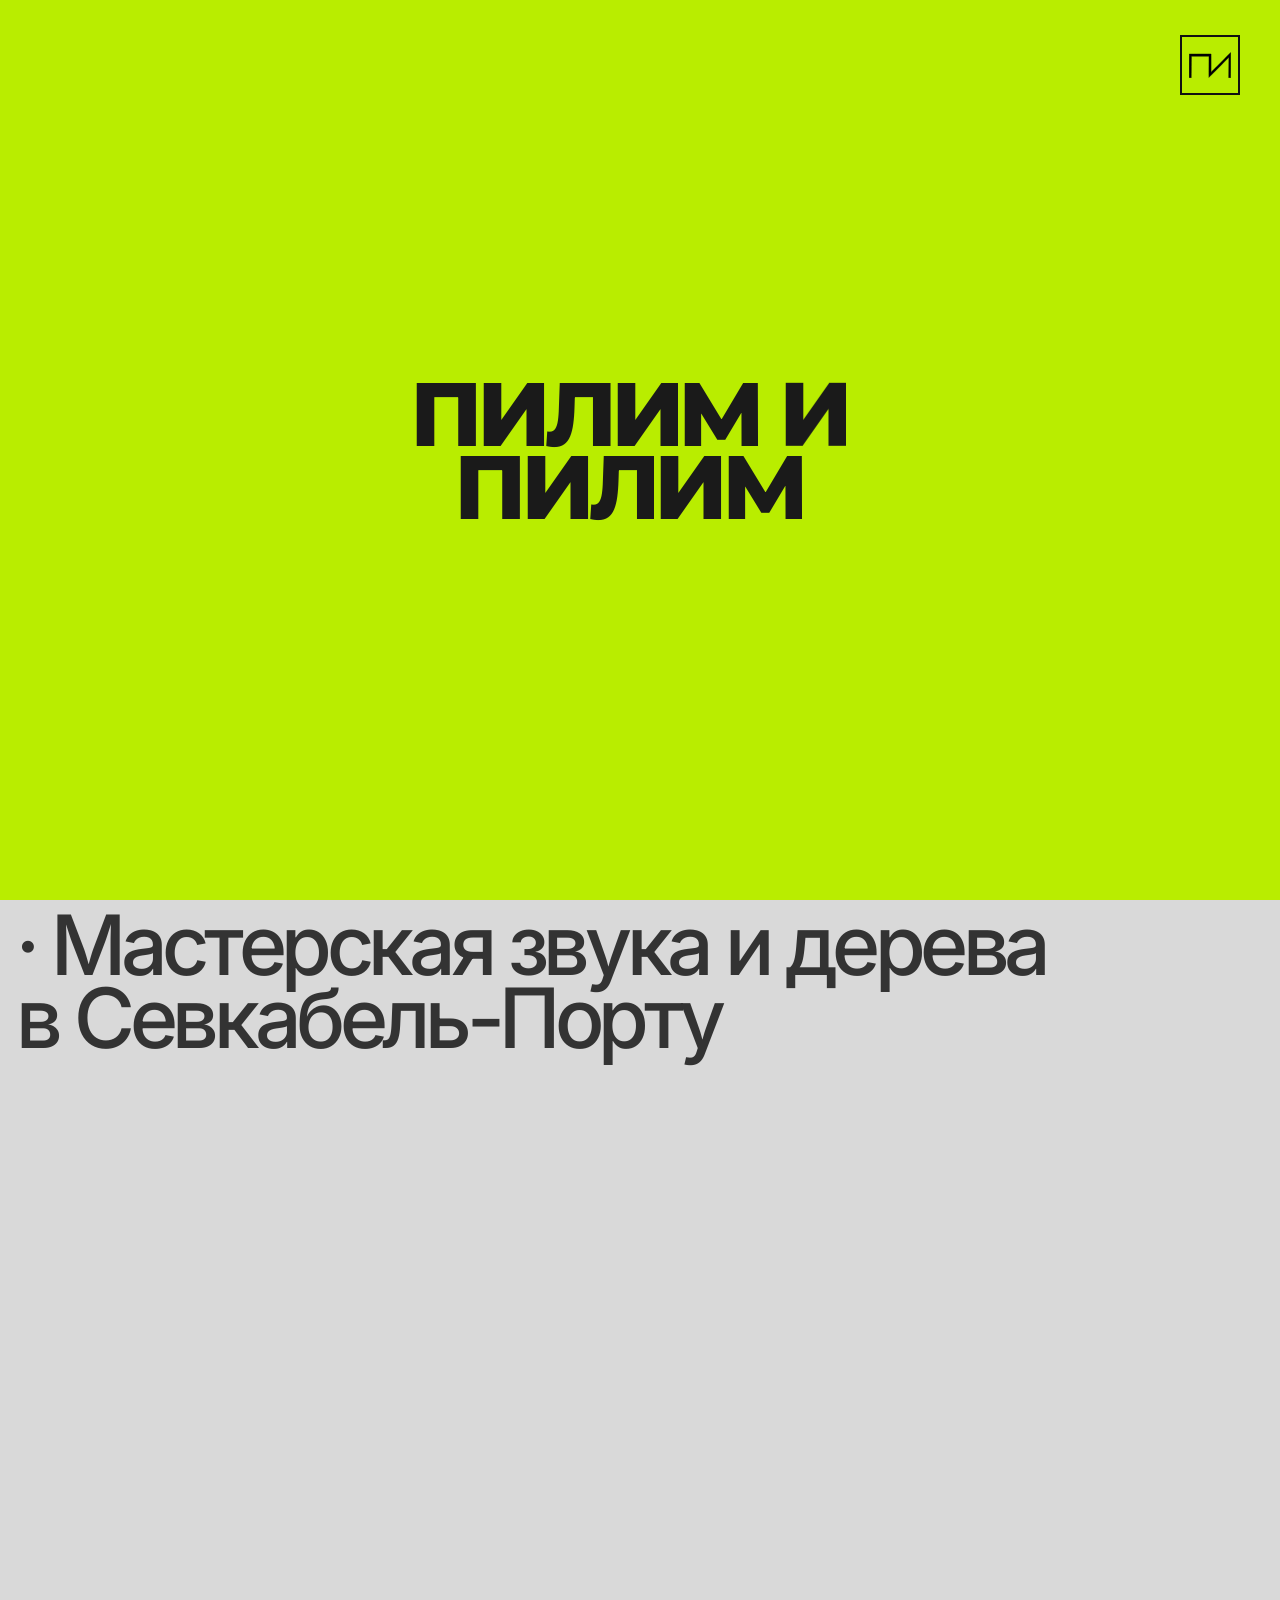
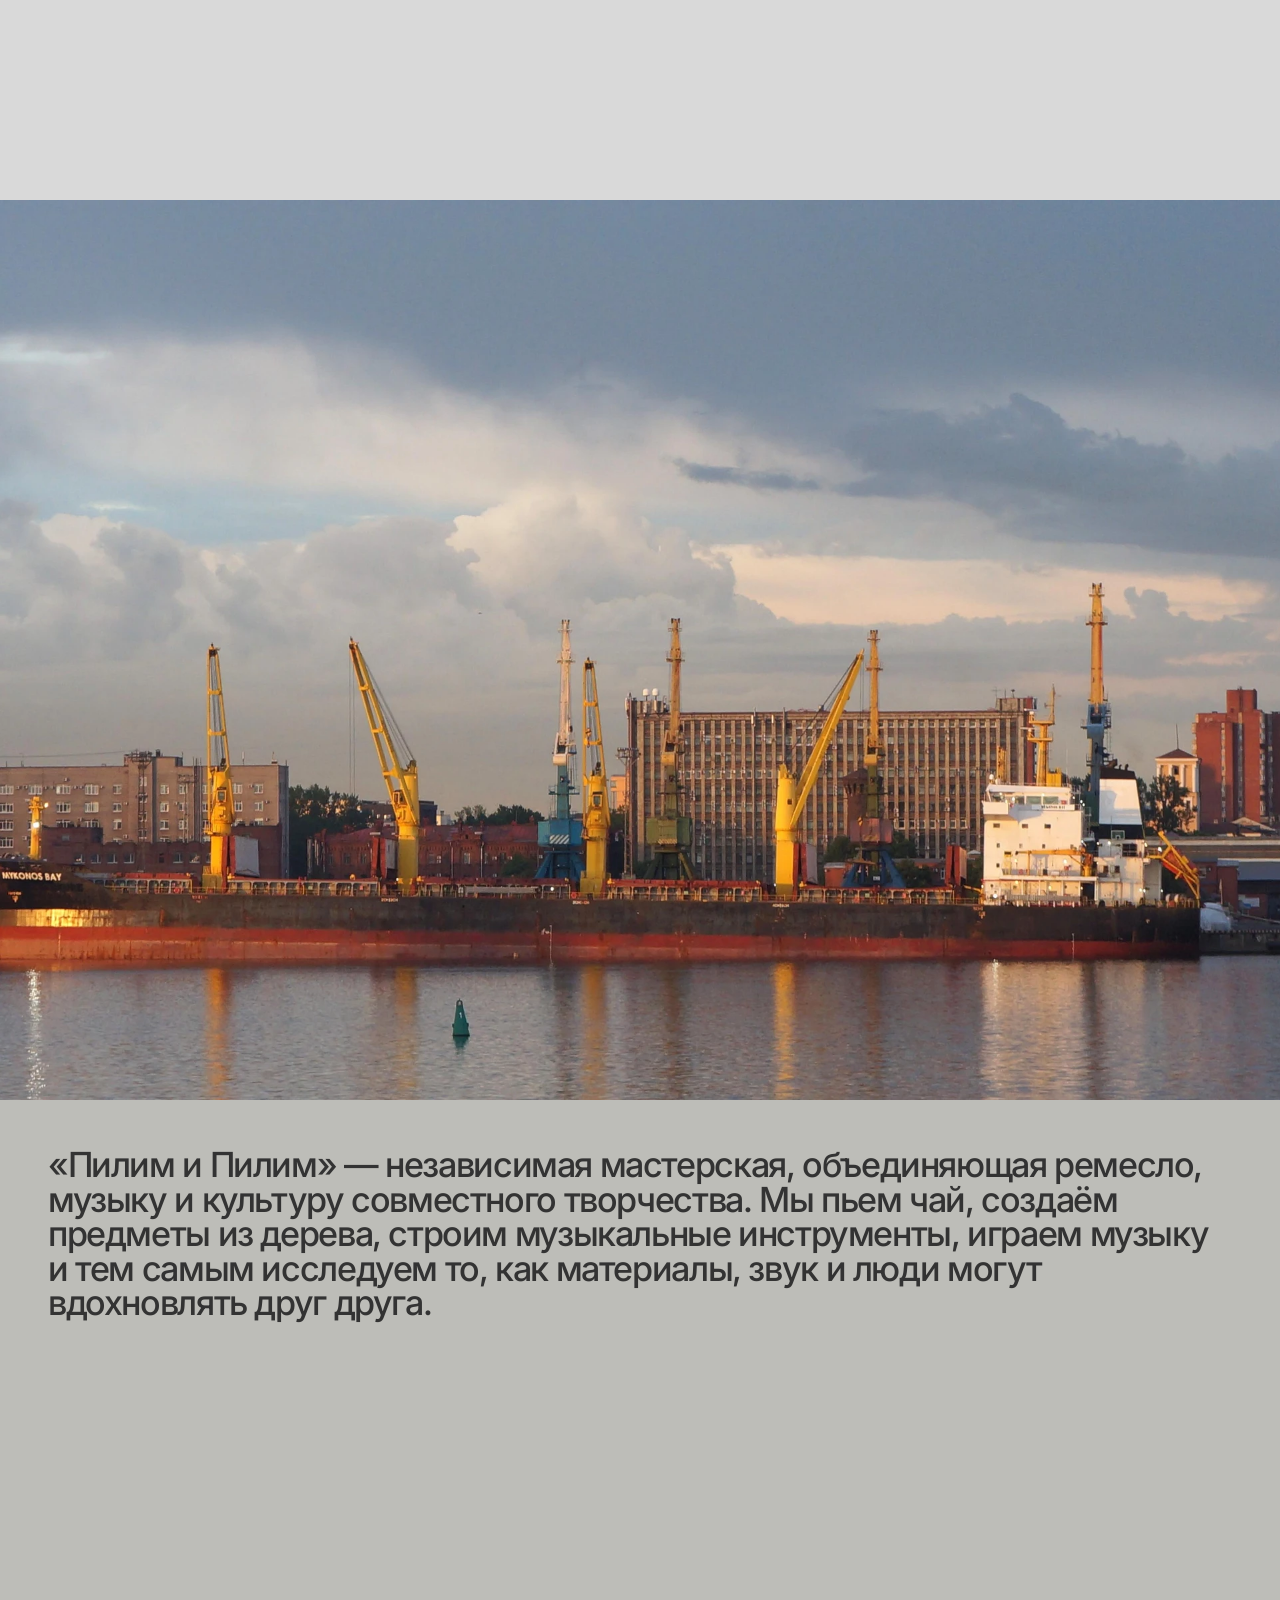
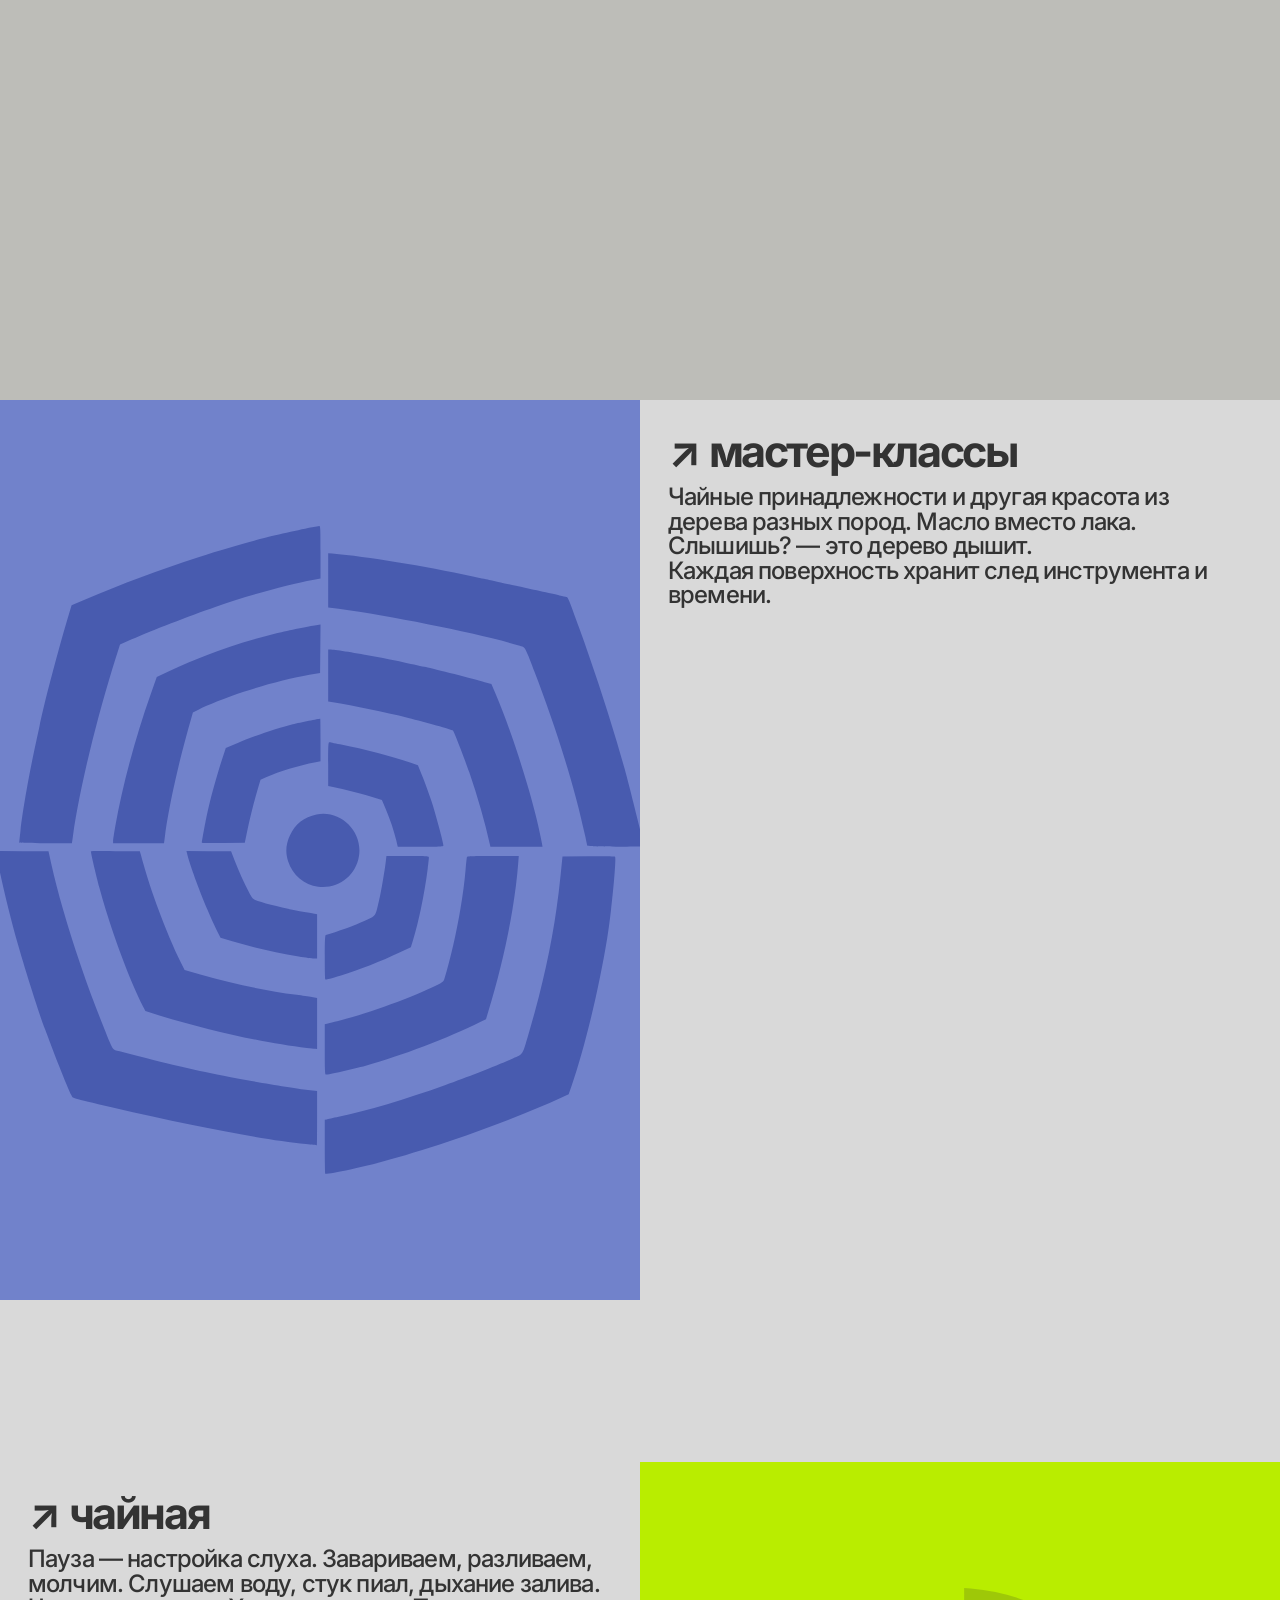
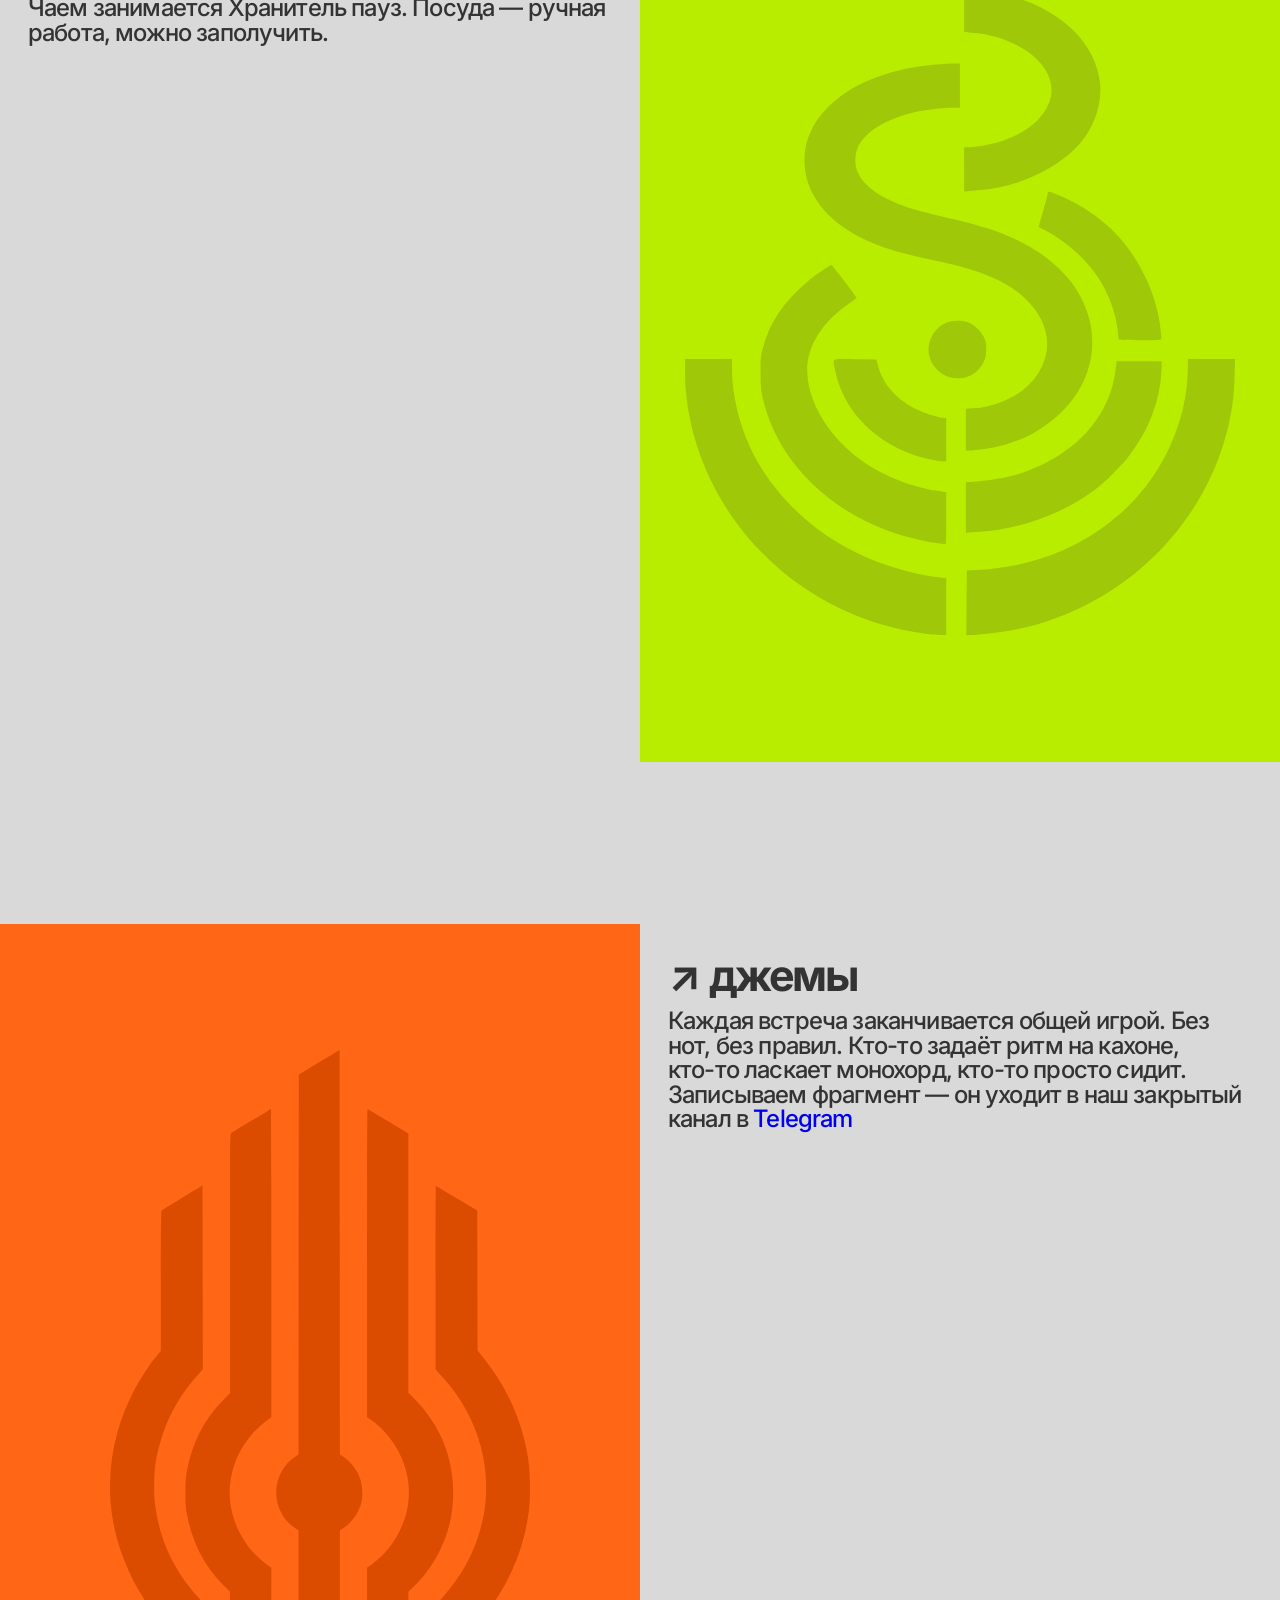
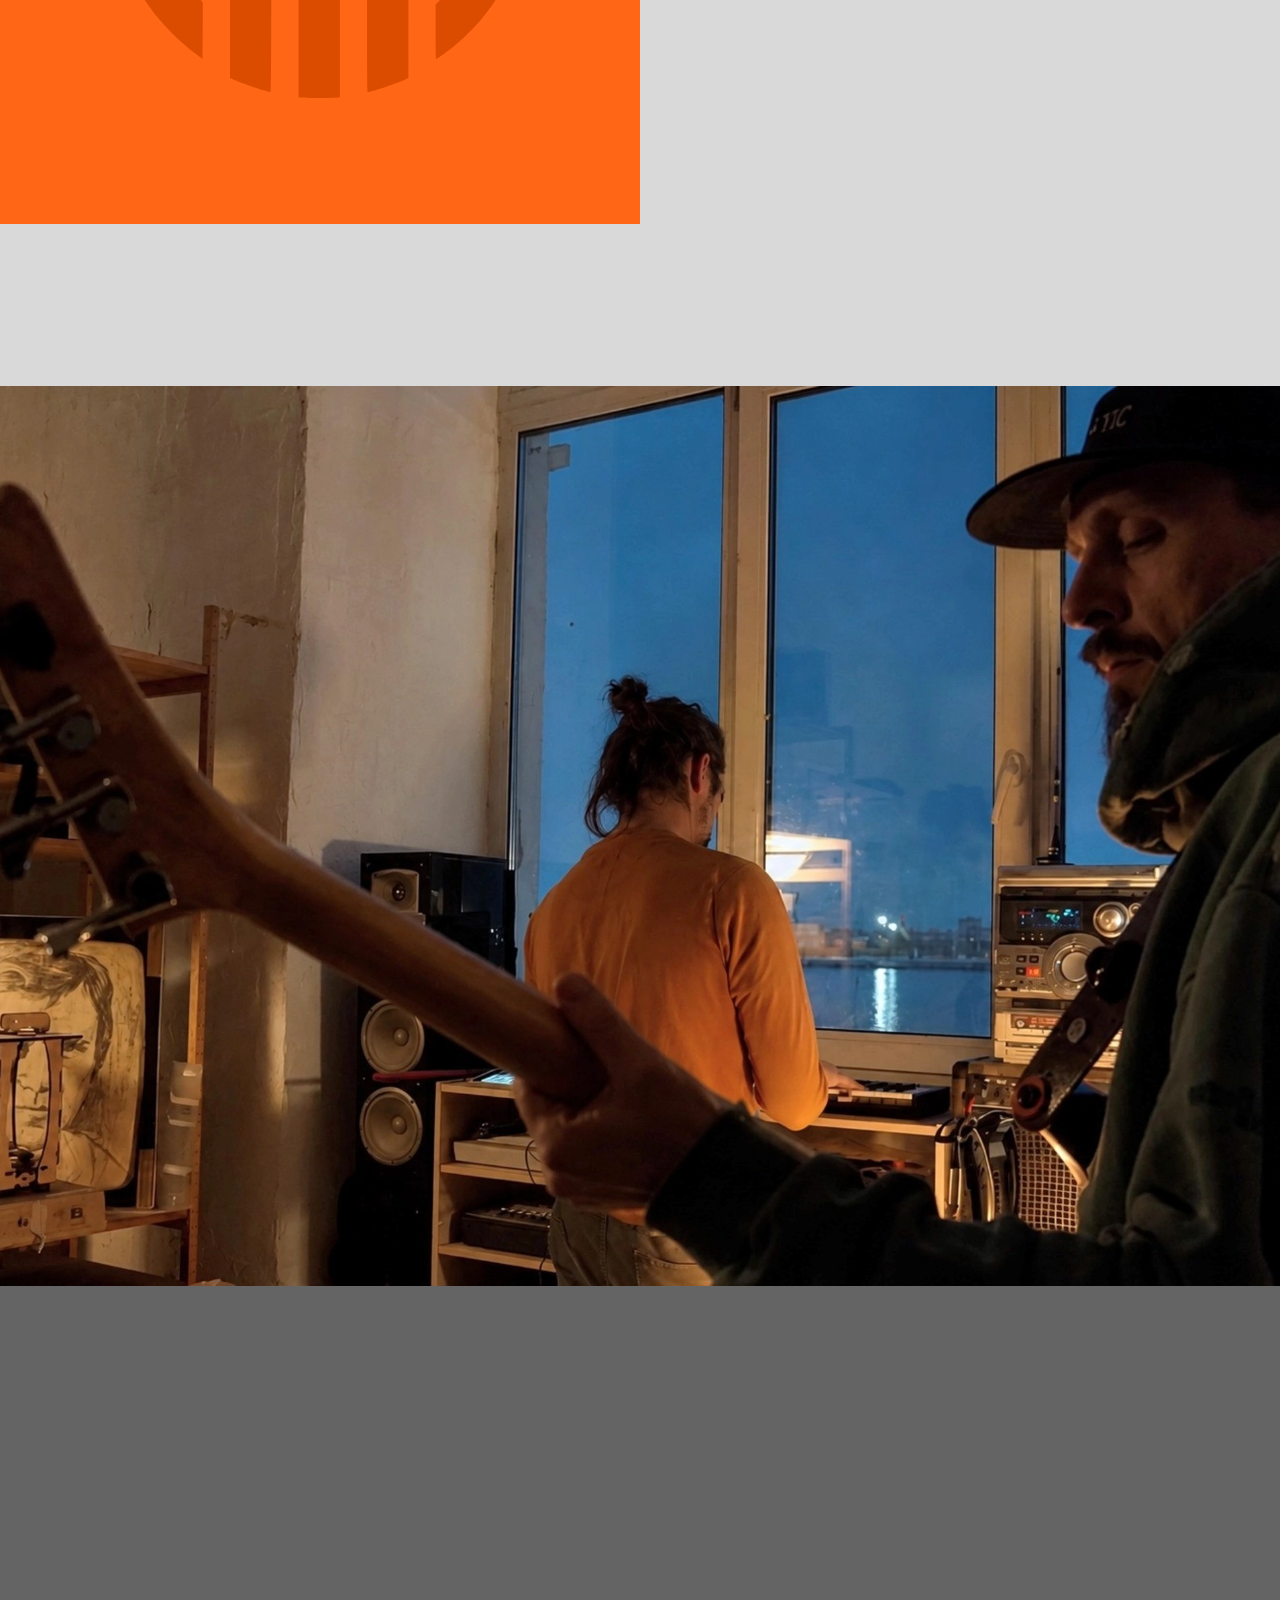
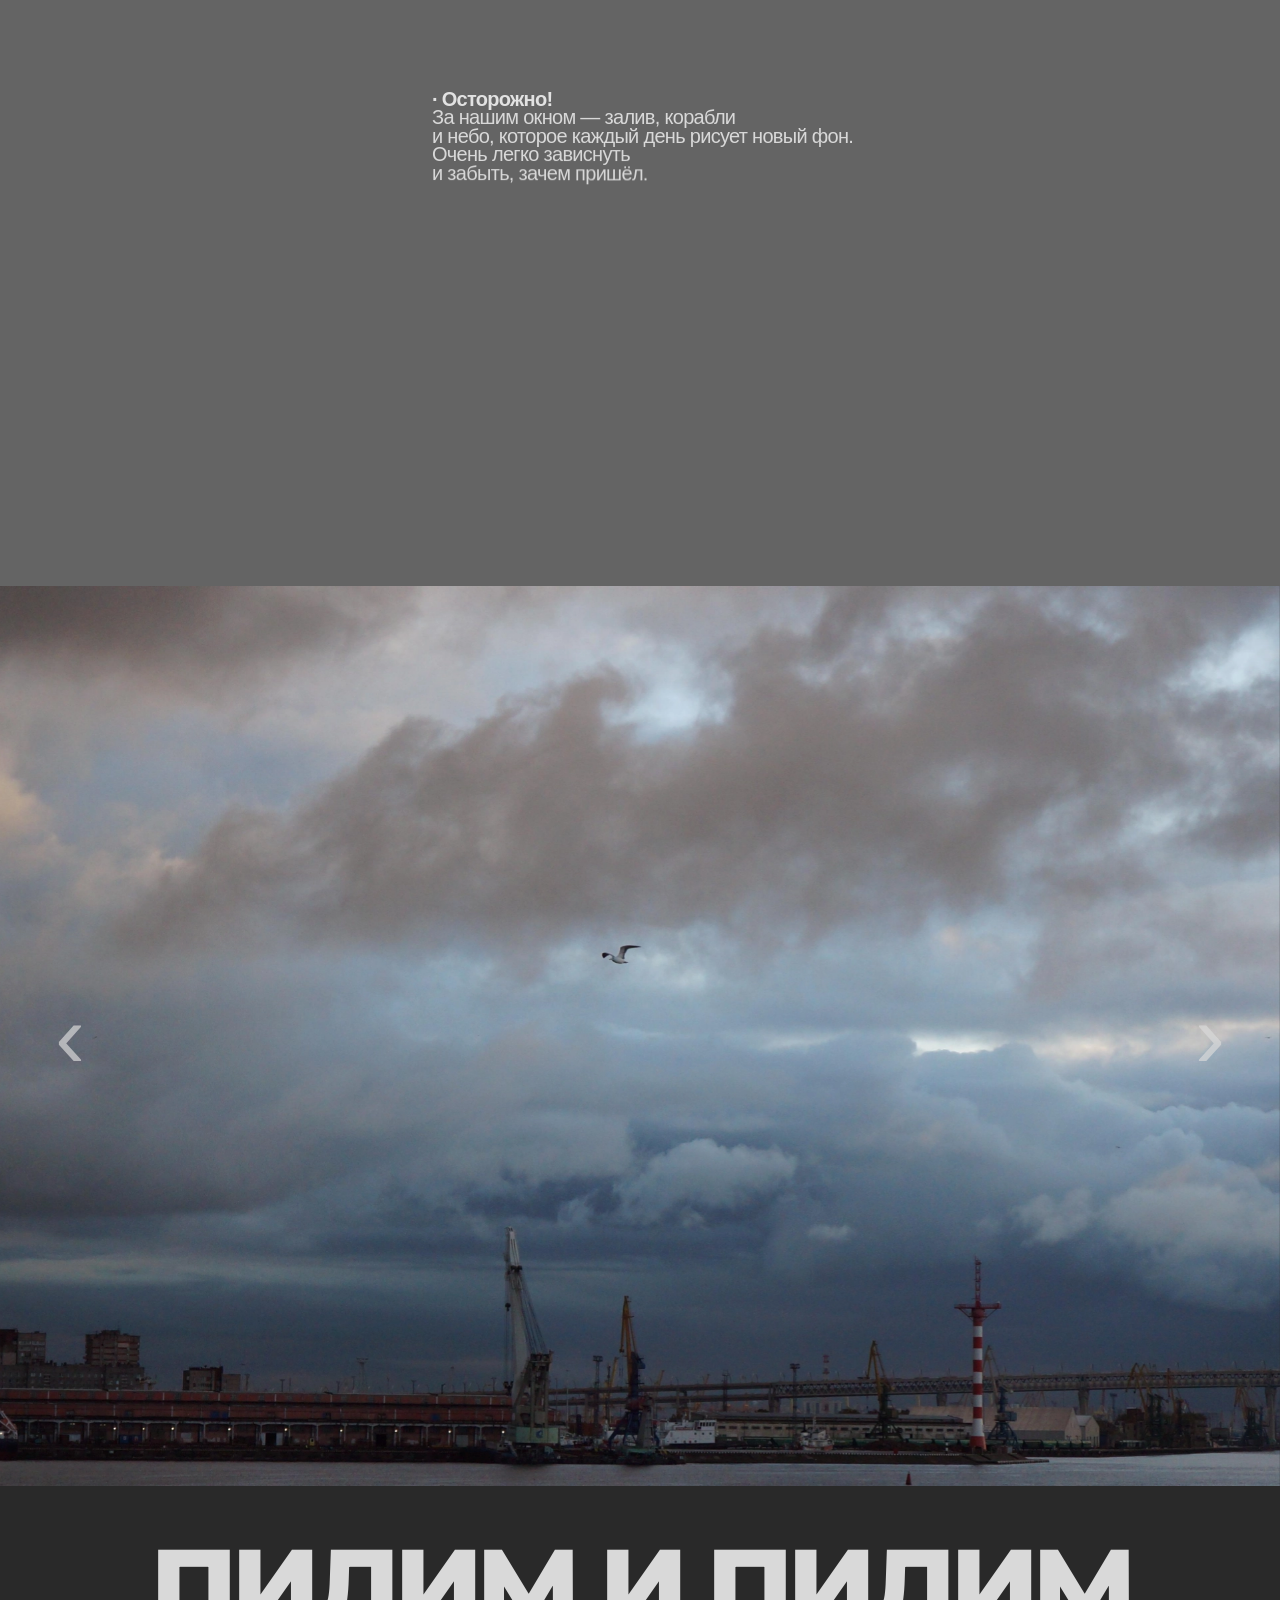
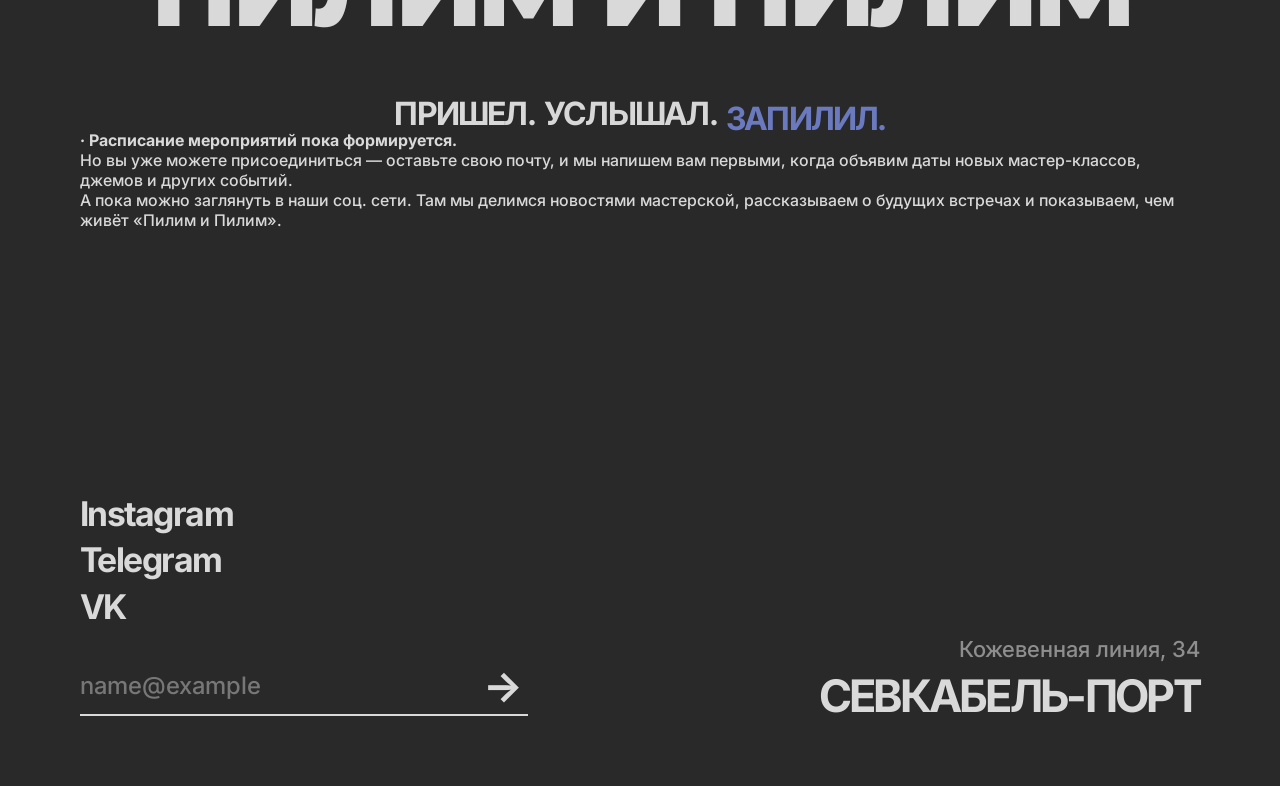
==== commit 606a25c8: "Update index.html" ====
--- a/index.html
+++ b/index.html
@@ -318,25 +318,6 @@
 
 </section>
 
-<!-- =========================================================
-MEETINGS
-========================================================= -->
-
-<section class="stack-card meetings-block reveal-block">
-
-    <p>
-        · Расписание мероприятий пока формируется.<br>
-        Но вы уже можете присоединиться — оставьте свою почту,
-        и мы напишем вам первыми, когда объявим даты новых
-        мастер-классов, джемов и других событий.
-
-        А пока можно заглянуть на наши страницы в соц. сетях.
-        Там мы делимся новостями мастерской,
-        рассказываем о будущих встречах
-        и показываем, чем живёт «Пилим и Пилим».
-    </p>
-
-</section>
 
 
 <!-- =========================================================
@@ -364,6 +345,28 @@
         </span>
 
     </div>
+
+
+    <!-- =====================================================
+    CONTACT SCHEDULE TEXT
+    ===================================================== -->
+
+    <div class="contact-schedule">
+
+        <p>
+            <strong>· Расписание мероприятий пока формируется.</strong><br>
+
+            Но вы уже можете присоединиться — оставьте свою почту,
+            и мы напишем вам первыми, когда объявим даты новых
+            мастер-классов, джемов и других событий.<br>
+            А пока можно заглянуть в наши соц. сети.
+            Там мы делимся новостями мастерской, рассказываем
+            о будущих встречах и показываем, чем живёт
+            «Пилим и Пилим».
+        </p>
+
+    </div>
+
 
     <div class="contact-bottom">
 
@@ -430,7 +433,7 @@
 
 </section>
 
-</div>
+
 
 <!-- =========================================================
 LOCAL SCRIPTS
@@ -441,4 +444,4 @@
 <script defer src="script.js"></script>
 
 </body>
-</html>+</html>
